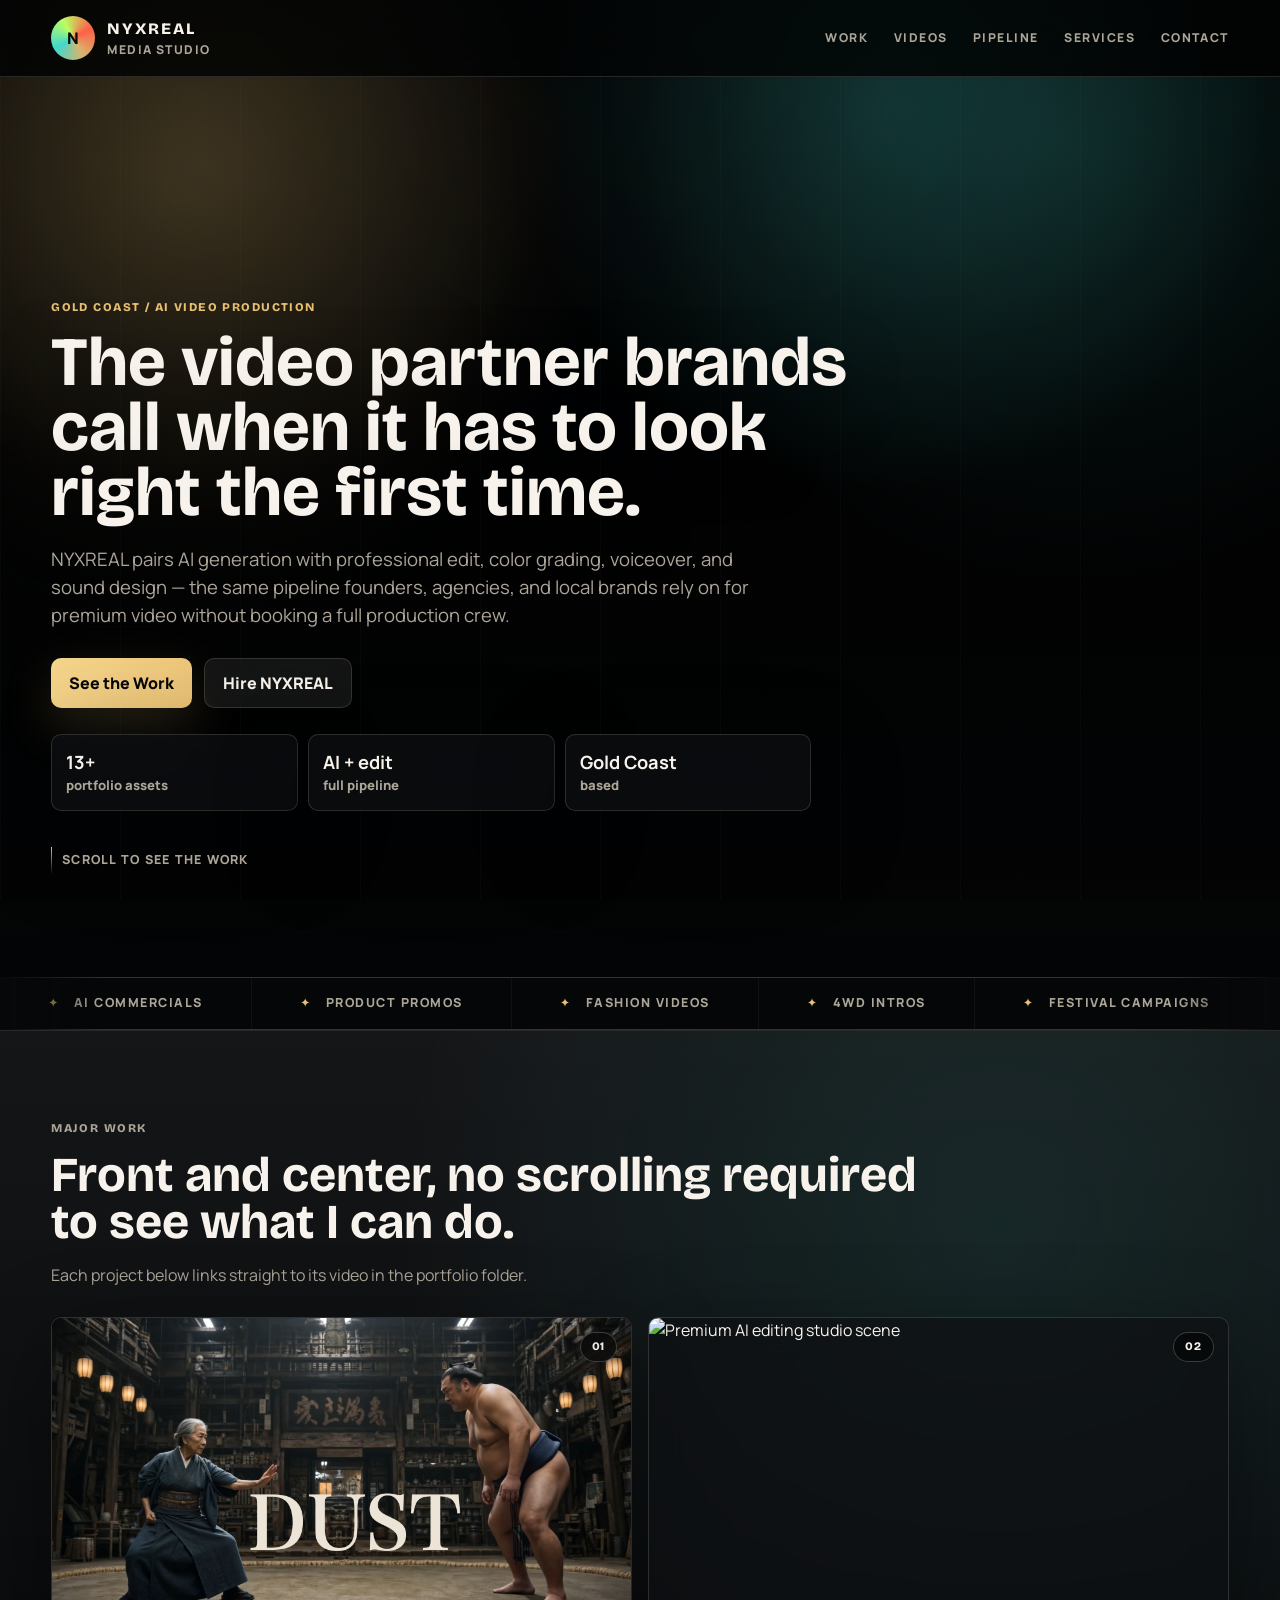
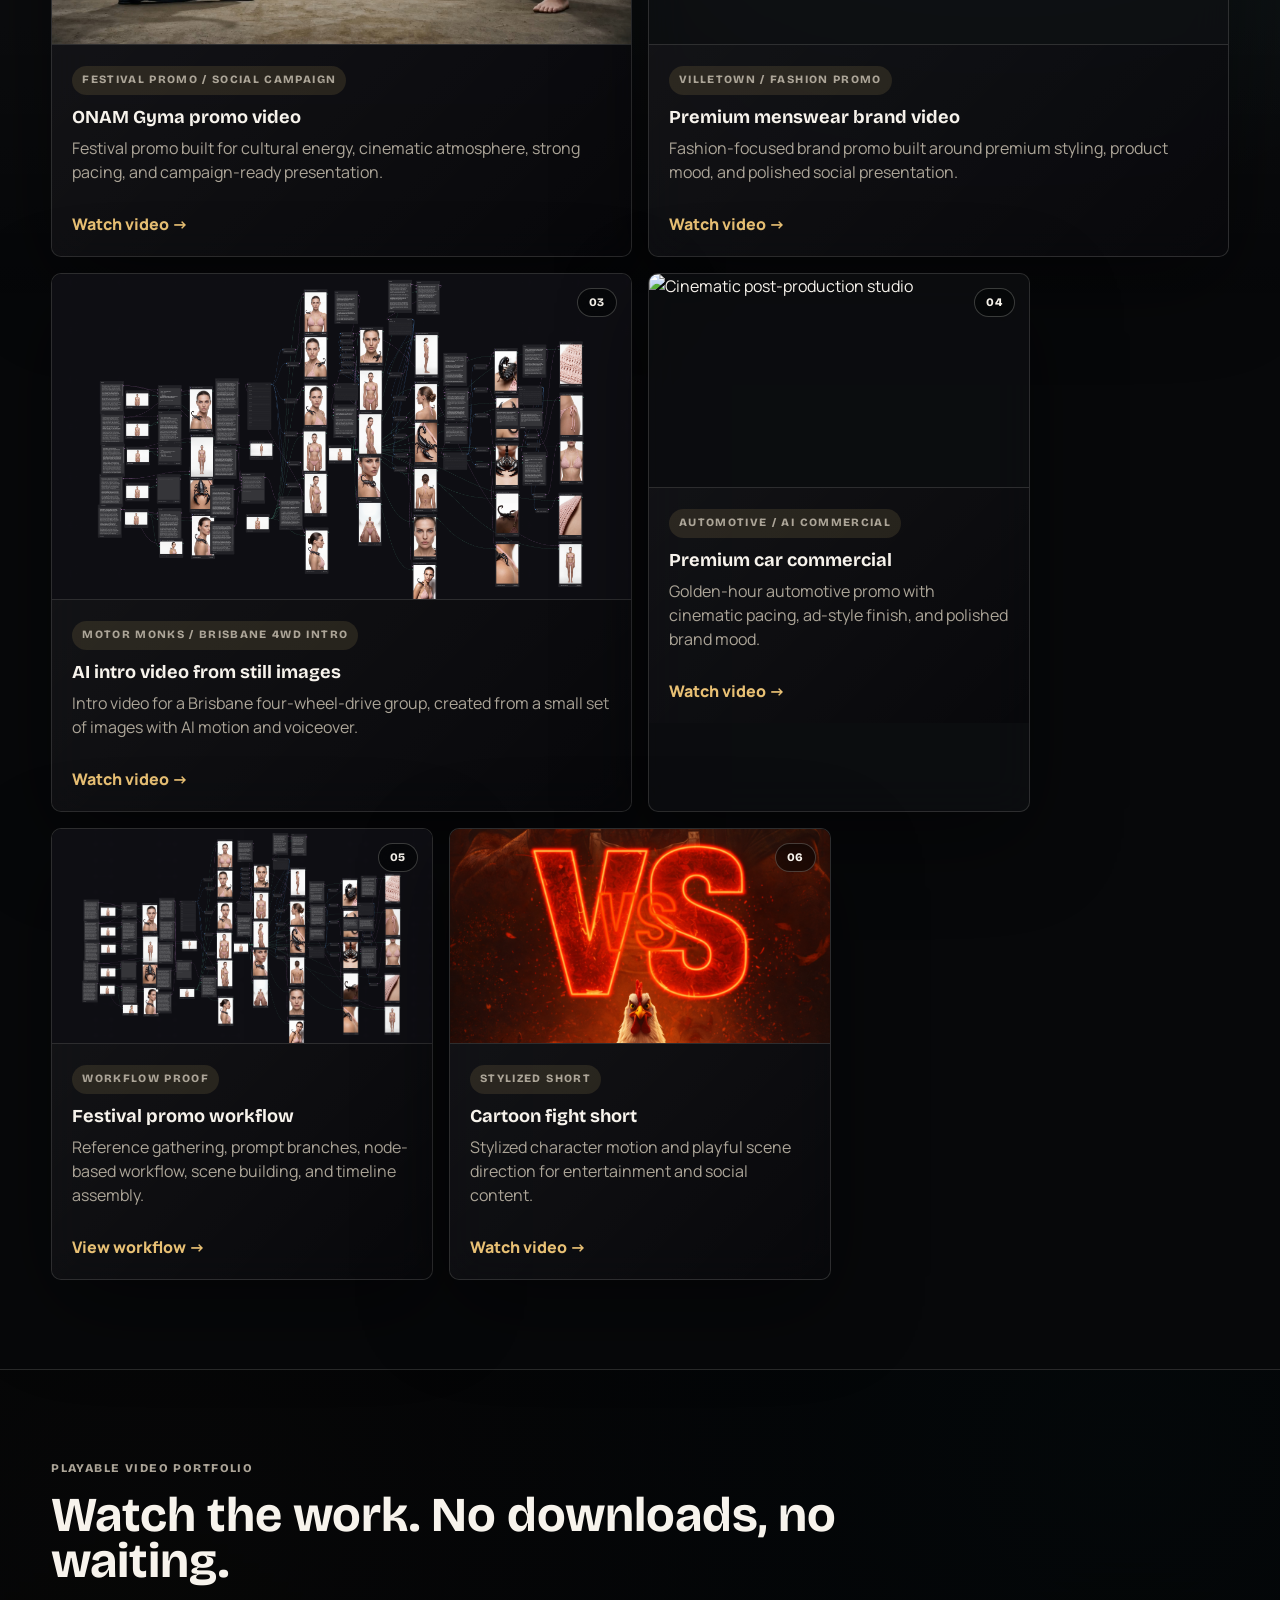
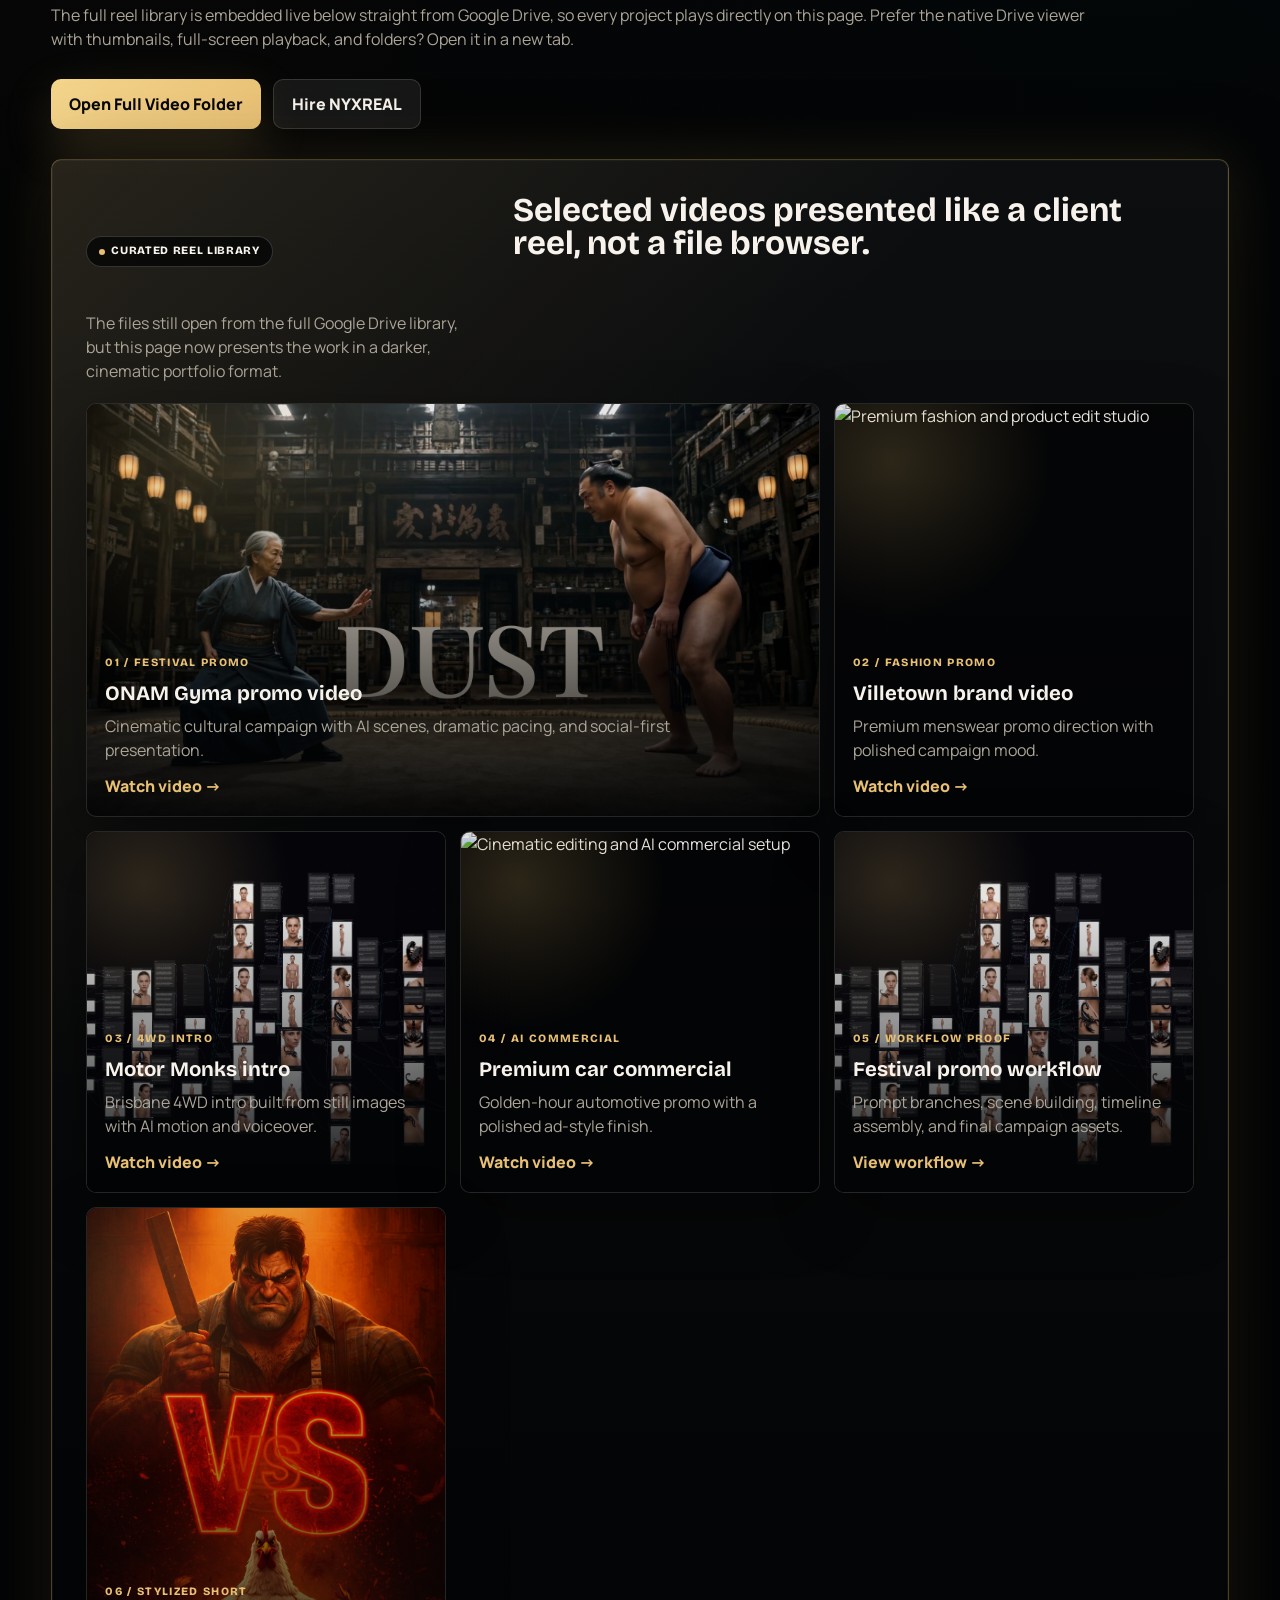
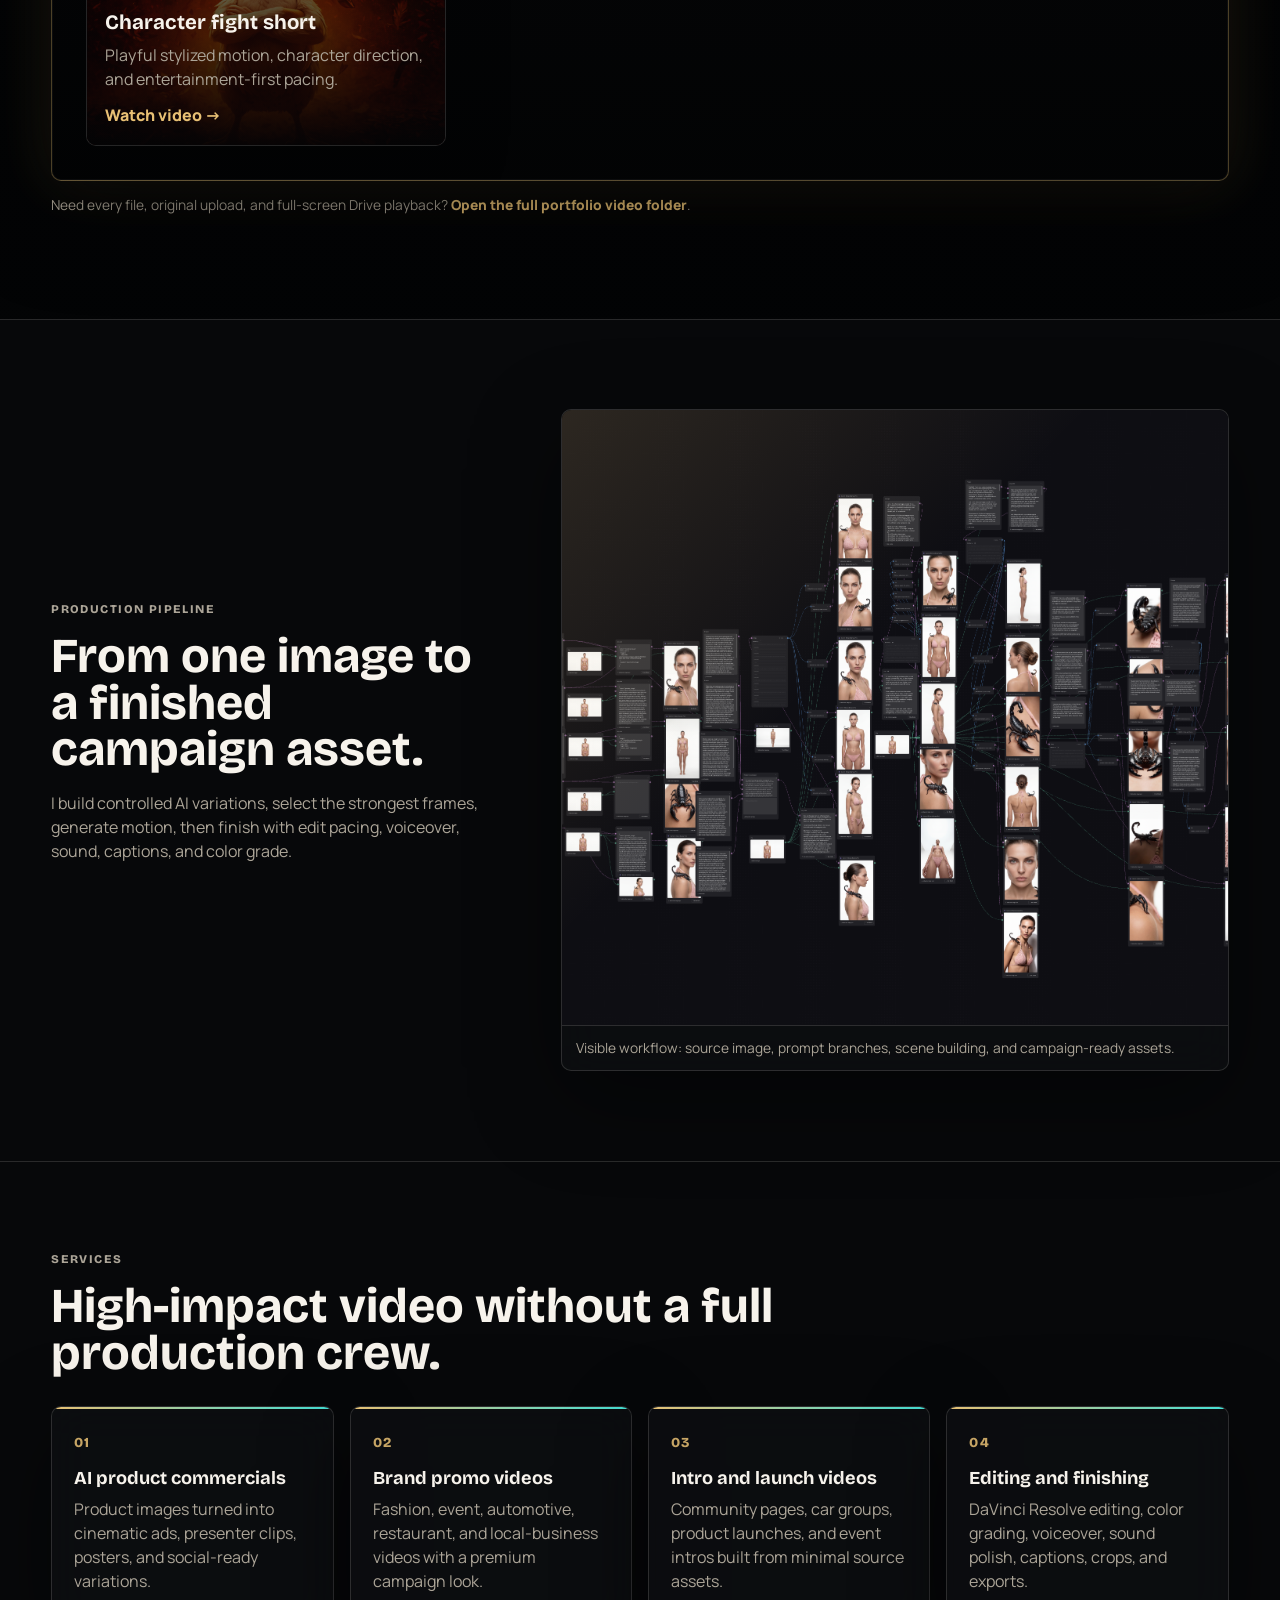
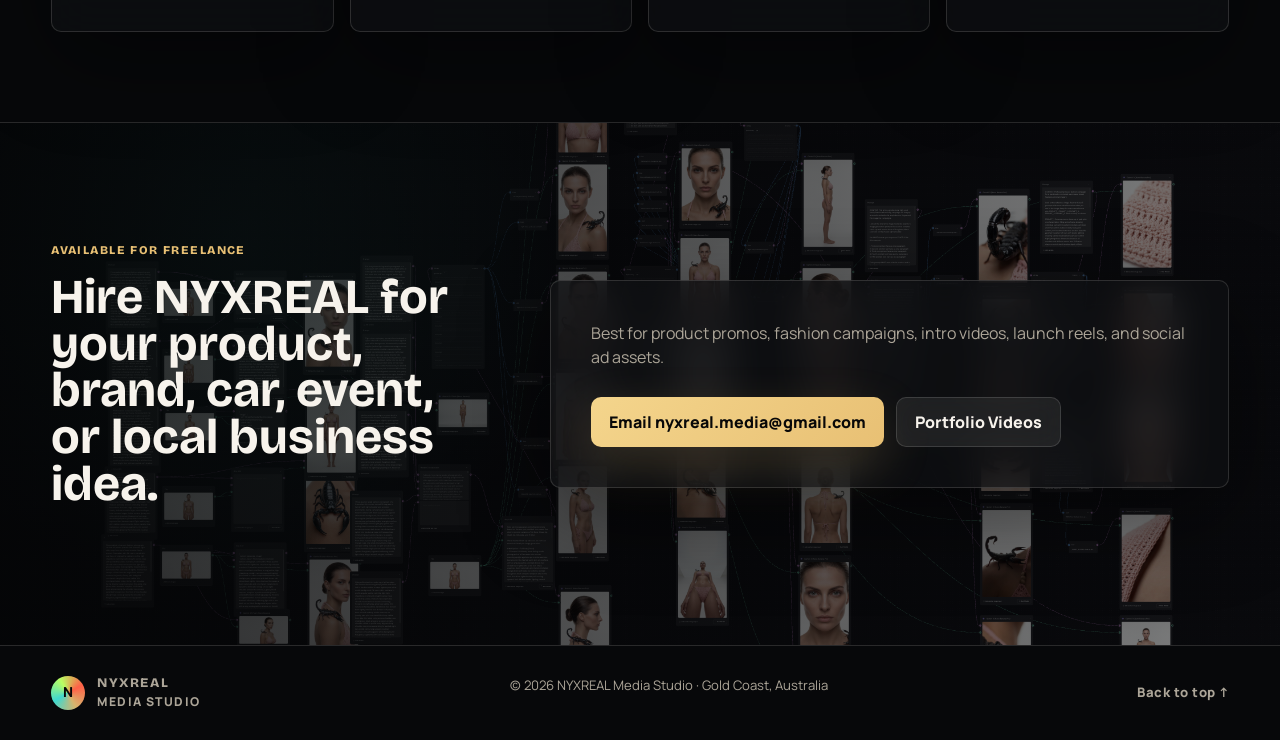
==== nyxreal-github-vercel-portfolio/index.html @ f7c5c1eb "Replace Drive embed with video showcase" ====
<!doctype html>
<html lang="en">
  <head>
    <meta charset="utf-8" />
    <meta name="viewport" content="width=device-width, initial-scale=1" />
    <title>NYXREAL Media Studio | AI Video Portfolio</title>
    <meta
      name="description"
      content="NYXREAL Media Studio creates cinematic AI videos, product promos, brand films, intro videos, DaVinci Resolve edits, color grades, voiceovers, and social campaigns."
    />
    <link rel="preconnect" href="https://fonts.googleapis.com" />
    <link rel="preconnect" href="https://fonts.gstatic.com" crossorigin />
    <link
      href="https://fonts.googleapis.com/css2?family=Bricolage+Grotesque:wght@500;700;800&family=Manrope:wght@400;500;600;700;800&display=swap"
      rel="stylesheet"
    />
    <link rel="stylesheet" href="styles.css" />
  </head>
  <body>
    <header class="site-header">
      <a class="brand" href="#home" aria-label="NYXREAL Media Studio">
        <span class="brand-mark">N</span>
        <span>
          <strong>NYXREAL</strong>
          <small>Media Studio</small>
        </span>
      </a>
      <nav class="nav" aria-label="Primary navigation">
        <a href="#work">Work</a>
        <a href="#videos">Videos</a>
        <a href="#pipeline">Pipeline</a>
        <a href="#services">Services</a>
        <a href="#contact">Contact</a>
      </nav>
    </header>

    <main id="home">
      <section class="hero hero-cinematic">
        <video class="hero-bg-video" autoplay muted loop playsinline poster="assets/nyxreal-higgsfield-hero.png">
          <source
            src="https://cdn.openart.ai/openart-ai/production/2026-06/create-video/T88USujcOOt7A8rdBloU/02178229128828800000000000000000000ffffc0a89a61dbfb2c_1782291569724_b29680eb.mp4"
            type="video/mp4"
          />
        </video>
        <div class="hero-scrim"></div>

        <div class="hero-copy">
          <p class="eyebrow">Gold Coast / AI Video Production</p>
          <h1>The video partner brands call when it has to look right the first time.</h1>
          <p class="lead">
            NYXREAL pairs AI generation with professional edit, color grading, voiceover, and sound
            design — the same pipeline founders, agencies, and local brands rely on for premium
            video without booking a full production crew.
          </p>
          <div class="hero-actions">
            <a class="button primary" href="#work">See the Work</a>
            <a class="button secondary" href="mailto:nyxreal.media@gmail.com">Hire NYXREAL</a>
          </div>
          <div class="proof-strip" aria-label="Portfolio proof points">
            <span><strong>13+</strong> portfolio assets</span>
            <span><strong>AI + edit</strong> full pipeline</span>
            <span><strong>Gold Coast</strong> based</span>
          </div>
        </div>

        <a class="scroll-cue" href="#work" aria-label="Scroll to portfolio">
          <span></span>
          Scroll to see the work
        </a>
      </section>

      <section class="ticker" aria-label="Capabilities">
        <div class="ticker-track">
          <span>AI commercials</span>
          <span>Product promos</span>
          <span>Fashion videos</span>
          <span>4WD intros</span>
          <span>Festival campaigns</span>
          <span>Voiceover</span>
          <span>DaVinci Resolve</span>
          <span>Color grading</span>
          <span aria-hidden="true">AI commercials</span>
          <span aria-hidden="true">Product promos</span>
          <span aria-hidden="true">Fashion videos</span>
          <span aria-hidden="true">4WD intros</span>
          <span aria-hidden="true">Festival campaigns</span>
          <span aria-hidden="true">Voiceover</span>
          <span aria-hidden="true">DaVinci Resolve</span>
          <span aria-hidden="true">Color grading</span>
        </div>
      </section>

      <section class="section work" id="work">
        <div class="section-heading">
          <p class="eyebrow">Major work</p>
          <h2>Front and center, no scrolling required to see what I can do.</h2>
          <p>Each project below links straight to its video in the portfolio folder.</p>
        </div>

        <div class="work-grid">
          <article class="project-card feature">
            <span class="card-index">01</span>
            <div class="card-media">
              <img src="assets/still-sumo.jpg" alt="Festival promo cinematic still" />
            </div>
            <div class="project-body">
              <p class="tag">Festival promo / social campaign</p>
              <h3>ONAM Gyma promo video</h3>
              <p>Festival promo built for cultural energy, cinematic atmosphere, strong pacing, and campaign-ready presentation.</p>
              <a href="https://drive.google.com/drive/folders/1z0q8BEkVdPZJqW-lro8Zuuxe_xa-SiEV" target="_blank" rel="noreferrer">Watch video →</a>
            </div>
          </article>

          <article class="project-card feature">
            <span class="card-index">02</span>
            <div class="card-media">
              <img src="assets/nyxreal-higgsfield-hero.png" alt="Premium AI editing studio scene" />
            </div>
            <div class="project-body">
              <p class="tag">Villetown / fashion promo</p>
              <h3>Premium menswear brand video</h3>
              <p>Fashion-focused brand promo built around premium styling, product mood, and polished social presentation.</p>
              <a href="https://drive.google.com/drive/folders/1z0q8BEkVdPZJqW-lro8Zuuxe_xa-SiEV" target="_blank" rel="noreferrer">Watch video →</a>
            </div>
          </article>

          <article class="project-card feature">
            <span class="card-index">03</span>
            <div class="card-media">
              <img src="assets/pipeline-figmaweavy.png" alt="AI production workflow board" />
            </div>
            <div class="project-body">
              <p class="tag">Motor Monks / Brisbane 4WD intro</p>
              <h3>AI intro video from still images</h3>
              <p>Intro video for a Brisbane four-wheel-drive group, created from a small set of images with AI motion and voiceover.</p>
              <a href="https://drive.google.com/drive/folders/1z0q8BEkVdPZJqW-lro8Zuuxe_xa-SiEV" target="_blank" rel="noreferrer">Watch video →</a>
            </div>
          </article>

          <article class="project-card">
            <span class="card-index">04</span>
            <div class="card-media">
              <img src="assets/nyxreal-higgsfield-hero.png" alt="Cinematic post-production studio" />
            </div>
            <div class="project-body">
              <p class="tag">Automotive / AI commercial</p>
              <h3>Premium car commercial</h3>
              <p>Golden-hour automotive promo with cinematic pacing, ad-style finish, and polished brand mood.</p>
              <a href="https://drive.google.com/drive/folders/1z0q8BEkVdPZJqW-lro8Zuuxe_xa-SiEV" target="_blank" rel="noreferrer">Watch video →</a>
            </div>
          </article>

          <article class="project-card">
            <span class="card-index">05</span>
            <div class="card-media">
              <img src="assets/pipeline-figmaweavy.png" alt="AI workflow board showing scene generation" />
            </div>
            <div class="project-body">
              <p class="tag">Workflow proof</p>
              <h3>Festival promo workflow</h3>
              <p>Reference gathering, prompt branches, node-based workflow, scene building, and timeline assembly.</p>
              <a href="https://drive.google.com/drive/folders/1z0q8BEkVdPZJqW-lro8Zuuxe_xa-SiEV" target="_blank" rel="noreferrer">View workflow →</a>
            </div>
          </article>

          <article class="project-card">
            <span class="card-index">06</span>
            <div class="card-media">
              <img src="assets/chicken-cover.png" alt="Stylized AI short cover" />
            </div>
            <div class="project-body">
              <p class="tag">Stylized short</p>
              <h3>Cartoon fight short</h3>
              <p>Stylized character motion and playful scene direction for entertainment and social content.</p>
              <a href="https://drive.google.com/drive/folders/1z0q8BEkVdPZJqW-lro8Zuuxe_xa-SiEV" target="_blank" rel="noreferrer">Watch video →</a>
            </div>
          </article>
        </div>
      </section>

      <section class="section video-portfolio" id="videos">
        <video class="section-bg-video" autoplay muted loop playsinline poster="assets/nyxreal-higgsfield-hero.png">
          <source
            src="https://cdn.openart.ai/openart-ai/production/2026-06/create-video/T88USujcOOt7A8rdBloU/02178229128828800000000000000000000ffffc0a89a61dbfb2c_1782291569724_b29680eb.mp4"
            type="video/mp4"
          />
        </video>
        <div class="section-bg-scrim"></div>

        <div class="section-heading">
          <p class="eyebrow">Playable video portfolio</p>
          <h2>Watch the work. No downloads, no waiting.</h2>
          <p>
            The full reel library is embedded live below straight from Google Drive, so every
            project plays directly on this page. Prefer the native Drive viewer with thumbnails,
            full-screen playback, and folders? Open it in a new tab.
          </p>
          <div class="hero-actions">
            <a
              class="button primary"
              href="https://drive.google.com/drive/folders/1z0q8BEkVdPZJqW-lro8Zuuxe_xa-SiEV"
              target="_blank"
              rel="noreferrer"
            >Open Full Video Folder</a>
            <a class="button secondary" href="mailto:nyxreal.media@gmail.com">Hire NYXREAL</a>
          </div>
        </div>

        <div class="video-showcase">
          <div class="showcase-intro">
            <span class="frame-label">Curated reel library</span>
            <h3>Selected videos presented like a client reel, not a file browser.</h3>
            <p>
              The files still open from the full Google Drive library, but this page now presents the
              work in a darker, cinematic portfolio format.
            </p>
          </div>

          <div class="video-showcase-grid">
            <article class="video-tile video-tile-large">
              <img src="assets/still-sumo.jpg" alt="ONAM Gyma festival promo still" />
              <div class="video-tile-copy">
                <span>01 / Festival Promo</span>
                <h3>ONAM Gyma promo video</h3>
                <p>Cinematic cultural campaign with AI scenes, dramatic pacing, and social-first presentation.</p>
                <a href="https://drive.google.com/drive/folders/1z0q8BEkVdPZJqW-lro8Zuuxe_xa-SiEV" target="_blank" rel="noreferrer">Watch video →</a>
              </div>
            </article>

            <article class="video-tile">
              <img src="assets/nyxreal-higgsfield-hero.png" alt="Premium fashion and product edit studio" />
              <div class="video-tile-copy">
                <span>02 / Fashion Promo</span>
                <h3>Villetown brand video</h3>
                <p>Premium menswear promo direction with polished campaign mood.</p>
                <a href="https://drive.google.com/drive/folders/1z0q8BEkVdPZJqW-lro8Zuuxe_xa-SiEV" target="_blank" rel="noreferrer">Watch video →</a>
              </div>
            </article>

            <article class="video-tile">
              <img src="assets/pipeline-figmaweavy.png" alt="AI workflow and production board" />
              <div class="video-tile-copy">
                <span>03 / 4WD Intro</span>
                <h3>Motor Monks intro</h3>
                <p>Brisbane 4WD intro built from still images with AI motion and voiceover.</p>
                <a href="https://drive.google.com/drive/folders/1z0q8BEkVdPZJqW-lro8Zuuxe_xa-SiEV" target="_blank" rel="noreferrer">Watch video →</a>
              </div>
            </article>

            <article class="video-tile">
              <img src="assets/nyxreal-higgsfield-hero.png" alt="Cinematic editing and AI commercial setup" />
              <div class="video-tile-copy">
                <span>04 / AI Commercial</span>
                <h3>Premium car commercial</h3>
                <p>Golden-hour automotive promo with a polished ad-style finish.</p>
                <a href="https://drive.google.com/drive/folders/1z0q8BEkVdPZJqW-lro8Zuuxe_xa-SiEV" target="_blank" rel="noreferrer">Watch video →</a>
              </div>
            </article>

            <article class="video-tile">
              <img src="assets/pipeline-figmaweavy.png" alt="Festival promo workflow board" />
              <div class="video-tile-copy">
                <span>05 / Workflow Proof</span>
                <h3>Festival promo workflow</h3>
                <p>Prompt branches, scene building, timeline assembly, and final campaign assets.</p>
                <a href="https://drive.google.com/drive/folders/1z0q8BEkVdPZJqW-lro8Zuuxe_xa-SiEV" target="_blank" rel="noreferrer">View workflow →</a>
              </div>
            </article>

            <article class="video-tile">
              <img src="assets/chicken-cover.png" alt="Stylized AI cartoon short cover" />
              <div class="video-tile-copy">
                <span>06 / Stylized Short</span>
                <h3>Character fight short</h3>
                <p>Playful stylized motion, character direction, and entertainment-first pacing.</p>
                <a href="https://drive.google.com/drive/folders/1z0q8BEkVdPZJqW-lro8Zuuxe_xa-SiEV" target="_blank" rel="noreferrer">Watch video →</a>
              </div>
            </article>
          </div>
        </div>
        <p class="embed-note">
          Need every file, original upload, and full-screen Drive playback?
          <a href="https://drive.google.com/drive/folders/1z0q8BEkVdPZJqW-lro8Zuuxe_xa-SiEV" target="_blank" rel="noreferrer">Open the full portfolio video folder</a>.
        </p>
      </section>

      <section class="section pipeline" id="pipeline">
        <div>
          <p class="eyebrow">Production pipeline</p>
          <h2>From one image to a finished campaign asset.</h2>
          <p>
            I build controlled AI variations, select the strongest frames, generate motion,
            then finish with edit pacing, voiceover, sound, captions, and color grade.
          </p>
        </div>
        <figure class="pipeline-board">
          <img src="assets/pipeline-figmaweavy.png" alt="NYXREAL AI production pipeline board" />
          <figcaption>Visible workflow: source image, prompt branches, scene building, and campaign-ready assets.</figcaption>
        </figure>
      </section>

      <section class="section services" id="services">
        <div class="section-heading">
          <p class="eyebrow">Services</p>
          <h2>High-impact video without a full production crew.</h2>
        </div>
        <div class="service-grid">
          <article>
            <span class="service-index">01</span>
            <h3>AI product commercials</h3>
            <p>Product images turned into cinematic ads, presenter clips, posters, and social-ready variations.</p>
          </article>
          <article>
            <span class="service-index">02</span>
            <h3>Brand promo videos</h3>
            <p>Fashion, event, automotive, restaurant, and local-business videos with a premium campaign look.</p>
          </article>
          <article>
            <span class="service-index">03</span>
            <h3>Intro and launch videos</h3>
            <p>Community pages, car groups, product launches, and event intros built from minimal source assets.</p>
          </article>
          <article>
            <span class="service-index">04</span>
            <h3>Editing and finishing</h3>
            <p>DaVinci Resolve editing, color grading, voiceover, sound polish, captions, crops, and exports.</p>
          </article>
        </div>
      </section>

      <section class="contact" id="contact">
        <div>
          <p class="eyebrow">Available for freelance</p>
          <h2>Hire NYXREAL for your product, brand, car, event, or local business idea.</h2>
        </div>
        <div class="contact-panel">
          <p>Best for product promos, fashion campaigns, intro videos, launch reels, and social ad assets.</p>
          <div class="hero-actions">
            <a class="button primary" href="mailto:nyxreal.media@gmail.com">Email nyxreal.media@gmail.com</a>
            <a class="button secondary" href="https://drive.google.com/drive/folders/1z0q8BEkVdPZJqW-lro8Zuuxe_xa-SiEV" target="_blank" rel="noreferrer">Portfolio Videos</a>
          </div>
        </div>
      </section>

      <footer class="site-footer">
        <a class="brand" href="#home" aria-label="NYXREAL Media Studio">
          <span class="brand-mark">N</span>
          <span>
            <strong>NYXREAL</strong>
            <small>Media Studio</small>
          </span>
        </a>
        <p>© 2026 NYXREAL Media Studio · Gold Coast, Australia</p>
        <a class="back-to-top" href="#home">Back to top ↑</a>
      </footer>
    </main>
  </body>
</html>
---- nyxreal-github-vercel-portfolio/styles.css ----
:root {
  color-scheme: dark;
  --bg: #07080a;
  --panel: rgba(14, 16, 18, 0.72);
  --ink: #f7f3ec;
  --muted: #aca598;
  --line: rgba(247, 243, 236, 0.14);
  --gold: #e8c074;
  --teal: #43e0d6;
  --radius: 10px;
  --font-display: "Bricolage Grotesque", "Inter", ui-sans-serif, system-ui, sans-serif;
  --font-body: "Manrope", "Inter", ui-sans-serif, system-ui, sans-serif;
}

* {
  box-sizing: border-box;
}

html {
  scroll-behavior: smooth;
}

body {
  position: relative;
  margin: 0;
  overflow-x: hidden;
  background: var(--bg);
  color: var(--ink);
  font-family: var(--font-body);
  line-height: 1.5;
}

h1,
h2,
h3,
.brand strong,
.eyebrow,
.tag {
  font-family: var(--font-display);
}

body::before,
body::after {
  position: fixed;
  inset: 0;
  z-index: -2;
  pointer-events: none;
  content: "";
}

body::before {
  background:
    linear-gradient(90deg, rgba(3, 4, 5, 0.86) 0%, rgba(3, 4, 5, 0.38) 52%, rgba(3, 4, 5, 0.92) 100%),
    linear-gradient(180deg, rgba(3, 4, 5, 0.16), #030405 86%),
    url("assets/nyxreal-higgsfield-hero.png") center top / cover no-repeat;
  filter: saturate(1.04) contrast(1.08);
}

body::after {
  z-index: -1;
  background:
    radial-gradient(circle at 16% 18%, rgba(228, 189, 109, 0.18), transparent 27%),
    radial-gradient(circle at 70% 12%, rgba(69, 222, 213, 0.19), transparent 32%),
    repeating-linear-gradient(90deg, rgba(255, 255, 255, 0.02) 0 1px, transparent 1px 120px);
  mix-blend-mode: screen;
  opacity: 0.9;
}

a {
  color: inherit;
  text-decoration: none;
}

img {
  display: block;
  width: 100%;
}

.site-header {
  position: sticky;
  top: 0;
  z-index: 20;
  display: flex;
  align-items: center;
  justify-content: space-between;
  gap: 24px;
  border-bottom: 1px solid var(--line);
  padding: 16px clamp(18px, 4vw, 56px);
  background: rgba(3, 4, 5, 0.76);
  backdrop-filter: blur(22px) saturate(1.25);
}

.brand {
  display: inline-flex;
  align-items: center;
  gap: 12px;
}

.brand-mark {
  display: grid;
  width: 44px;
  height: 44px;
  place-items: center;
  border-radius: 50%;
  background: conic-gradient(from 150deg, #d8b56d, #40d8ce, #b8ff63, #ff6047, #d8b56d);
  color: #080808;
  font-weight: 950;
}

.brand strong,
.brand small {
  display: block;
}

.brand strong,
.brand small,
.nav,
.eyebrow,
.tag,
.ticker {
  font-weight: 900;
  letter-spacing: 0.12em;
  text-transform: uppercase;
}

.brand small,
.nav {
  color: var(--muted);
  font-size: 0.76rem;
}

.nav {
  display: flex;
  gap: clamp(12px, 2vw, 28px);
}

.nav a:hover {
  color: var(--gold);
}

.hero-cinematic {
  position: relative;
  display: flex;
  flex-direction: column;
  justify-content: flex-end;
  min-height: 100vh;
  overflow: hidden;
  padding: clamp(48px, 6vw, 92px) clamp(18px, 4vw, 56px) clamp(64px, 8vw, 120px);
}

.hero-bg-video {
  position: absolute;
  inset: 0;
  z-index: -2;
  width: 100%;
  height: 100%;
  object-fit: cover;
  filter: saturate(1.1) contrast(1.05);
}

.hero-scrim {
  position: absolute;
  inset: 0;
  z-index: -1;
  background:
    linear-gradient(180deg, rgba(3, 4, 5, 0.2) 0%, rgba(3, 4, 5, 0.55) 58%, rgba(3, 4, 5, 0.92) 100%),
    radial-gradient(circle at 14% 12%, rgba(232, 192, 116, 0.16), transparent 32%),
    radial-gradient(circle at 84% 8%, rgba(67, 224, 214, 0.16), transparent 32%);
}

.hero-copy {
  position: relative;
  z-index: 1;
  max-width: 880px;
}

.scroll-cue {
  position: relative;
  z-index: 1;
  display: inline-flex;
  align-items: center;
  gap: 10px;
  margin-top: 36px;
  color: var(--muted);
  font-size: 0.78rem;
  font-weight: 800;
  letter-spacing: 0.1em;
  text-transform: uppercase;
}

.scroll-cue span {
  display: block;
  width: 1px;
  height: 28px;
  background: linear-gradient(180deg, var(--gold), transparent);
  animation: scroll-cue-pulse 1.8s ease-in-out infinite;
}

@keyframes scroll-cue-pulse {
  0%,
  100% {
    opacity: 0.3;
    transform: scaleY(0.7);
  }
  50% {
    opacity: 1;
    transform: scaleY(1);
  }
}

.eyebrow {
  margin: 0 0 14px;
  color: var(--gold);
  font-size: 0.74rem;
}

h1,
h2,
h3,
p {
  margin-top: 0;
}

h1 {
  max-width: 820px;
  margin-bottom: 20px;
  font-size: clamp(3.1rem, 5.4vw, 6.7rem);
  line-height: 0.94;
  text-wrap: balance;
  text-shadow: 0 16px 52px rgba(0, 0, 0, 0.5);
}

h2 {
  max-width: 920px;
  margin-bottom: 18px;
  font-size: clamp(2rem, 3.8vw, 4.6rem);
  line-height: 0.96;
}

h3 {
  margin-bottom: 8px;
  font-size: 1.14rem;
  line-height: 1.15;
}

.lead,
.hero-panel p,
.section-heading p,
.project-body p,
.pipeline p,
.service-grid p,
.contact-panel p,
.pipeline-board figcaption {
  color: var(--muted);
}

.lead {
  max-width: 720px;
  font-size: clamp(1.02rem, 1.45vw, 1.28rem);
}

.hero-actions {
  display: flex;
  flex-wrap: wrap;
  gap: 12px;
  margin-top: 28px;
}

.button {
  display: inline-flex;
  min-height: 48px;
  align-items: center;
  justify-content: center;
  border-radius: var(--radius);
  padding: 12px 18px;
  font-weight: 950;
}

.button.primary {
  background: linear-gradient(135deg, #f4d58c, var(--gold));
  color: #080808;
  box-shadow: 0 18px 50px rgba(228, 189, 109, 0.18);
}

.button.secondary {
  border: 1px solid var(--line);
  background: rgba(255, 255, 255, 0.075);
  backdrop-filter: blur(14px);
}

.proof-strip {
  display: grid;
  grid-template-columns: repeat(3, minmax(0, 1fr));
  gap: 10px;
  margin-top: 26px;
  max-width: 760px;
}

.proof-strip span,
.hero-panel,
.project-card,
.service-grid article,
.pipeline-board,
.contact-panel {
  border: 1px solid var(--line);
  border-radius: var(--radius);
  background: var(--panel);
  backdrop-filter: blur(20px) saturate(1.1);
  box-shadow: 0 28px 90px rgba(0, 0, 0, 0.44);
}

.proof-strip span {
  padding: 14px;
  color: var(--muted);
  font-size: 0.82rem;
  font-weight: 800;
}

.proof-strip strong {
  display: block;
  color: var(--ink);
  font-size: 1.14rem;
}

.hero-panel {
  overflow: hidden;
}

.hero-panel img {
  aspect-ratio: 16 / 9;
  object-fit: cover;
}

.hero-panel div {
  padding: 20px;
  background:
    linear-gradient(135deg, rgba(228, 189, 109, 0.16), rgba(69, 222, 213, 0.07)),
    rgba(5, 6, 7, 0.78);
}

.tag {
  display: inline-flex;
  margin-bottom: 12px;
  border-radius: 999px;
  padding: 6px 10px;
  background: rgba(216, 181, 109, 0.13);
  color: var(--gold);
  font-size: 0.7rem;
}

.ticker {
  position: relative;
  display: flex;
  overflow: hidden;
  border-top: 1px solid var(--line);
  border-bottom: 1px solid var(--line);
  background: rgba(255, 255, 255, 0.04);
  color: var(--muted);
  font-size: 0.78rem;
  mask-image: linear-gradient(90deg, transparent, #000 8%, #000 92%, transparent);
  -webkit-mask-image: linear-gradient(90deg, transparent, #000 8%, #000 92%, transparent);
}

.ticker-track {
  display: flex;
  flex-shrink: 0;
  gap: 1px;
  animation: ticker-scroll 28s linear infinite;
}

.ticker span {
  min-width: max-content;
  padding: 16px clamp(18px, 4vw, 48px);
  background: rgba(3, 4, 5, 0.82);
}

.ticker span::before {
  margin-right: 14px;
  color: var(--gold);
  content: "✦";
}

@keyframes ticker-scroll {
  0% {
    transform: translateX(0);
  }
  100% {
    transform: translateX(-50%);
  }
}

@media (prefers-reduced-motion: reduce) {
  .ticker-track {
    animation: none;
  }
}

.section {
  width: min(100%, 1680px);
  margin: 0 auto;
  padding: clamp(58px, 7vw, 104px) clamp(18px, 4vw, 56px);
}

.section-heading {
  max-width: 1060px;
  margin-bottom: 30px;
}

/* Playable Video Portfolio */
.video-portfolio {
  position: relative;
  overflow: hidden;
  border-top: 1px solid var(--line);
  border-bottom: 1px solid var(--line);
}

.section-bg-video {
  position: absolute;
  inset: 0;
  z-index: -2;
  width: 100%;
  height: 100%;
  object-fit: cover;
  filter: saturate(1.05) contrast(1.05) brightness(0.85);
}

.section-bg-scrim {
  position: absolute;
  inset: 0;
  z-index: -1;
  background:
    linear-gradient(180deg, rgba(3, 4, 5, 0.88) 0%, rgba(3, 4, 5, 0.92) 38%, rgba(3, 4, 5, 0.97) 100%),
    radial-gradient(circle at 12% 8%, rgba(228, 189, 109, 0.16), transparent 30%),
    radial-gradient(circle at 88% 4%, rgba(69, 222, 213, 0.16), transparent 30%);
}

.video-showcase {
  position: relative;
  width: 100%;
  overflow: hidden;
  border: 1px solid rgba(228, 189, 109, 0.32);
  border-radius: var(--radius);
  padding: clamp(18px, 3vw, 34px);
  background:
    linear-gradient(135deg, rgba(228, 189, 109, 0.12), transparent 34%),
    linear-gradient(180deg, rgba(14, 16, 18, 0.86), rgba(3, 4, 5, 0.82));
  backdrop-filter: blur(20px) saturate(1.1);
  box-shadow:
    0 28px 90px rgba(0, 0, 0, 0.55),
    0 0 0 1px rgba(255, 255, 255, 0.04) inset,
    0 0 60px rgba(228, 189, 109, 0.14);
}

.showcase-intro {
  display: grid;
  grid-template-columns: minmax(0, 0.72fr) minmax(0, 1.28fr);
  gap: clamp(18px, 4vw, 44px);
  align-items: end;
  margin-bottom: 20px;
}

.showcase-intro .frame-label {
  position: static;
  width: max-content;
}

.showcase-intro h3 {
  max-width: 680px;
  margin-bottom: 8px;
  font-size: clamp(1.6rem, 2.6vw, 3rem);
  line-height: 0.98;
}

.showcase-intro p {
  max-width: 760px;
  margin-bottom: 0;
  color: var(--muted);
}

.video-showcase-grid {
  display: grid;
  grid-template-columns: repeat(12, minmax(0, 1fr));
  gap: 14px;
}

.video-tile {
  position: relative;
  grid-column: span 4;
  min-height: 360px;
  overflow: hidden;
  border: 1px solid var(--line);
  border-radius: var(--radius);
  background: rgba(3, 4, 5, 0.72);
  box-shadow: 0 22px 62px rgba(0, 0, 0, 0.32);
  transition: transform 220ms ease, border-color 220ms ease, box-shadow 220ms ease;
}

.video-tile-large {
  grid-column: span 8;
}

.video-tile::after {
  position: absolute;
  inset: 0;
  background:
    linear-gradient(180deg, transparent 18%, rgba(3, 4, 5, 0.3) 48%, rgba(3, 4, 5, 0.94) 100%),
    radial-gradient(circle at 16% 14%, rgba(228, 189, 109, 0.18), transparent 34%);
  content: "";
  pointer-events: none;
}

.video-tile img {
  width: 100%;
  height: 100%;
  min-height: 360px;
  object-fit: cover;
  opacity: 0.9;
  filter: saturate(1.08) contrast(1.08);
  transition: transform 700ms ease, opacity 220ms ease;
}

.video-tile:hover {
  border-color: rgba(228, 189, 109, 0.52);
  box-shadow: 0 34px 100px rgba(0, 0, 0, 0.56);
  transform: translateY(-5px);
}

.video-tile:hover img {
  opacity: 1;
  transform: scale(1.055);
}

.video-tile-copy {
  position: absolute;
  right: 18px;
  bottom: 18px;
  left: 18px;
  z-index: 1;
}

.video-tile-copy span {
  display: inline-flex;
  margin-bottom: 10px;
  color: var(--gold);
  font-family: var(--font-display);
  font-size: 0.7rem;
  font-weight: 900;
  letter-spacing: 0.12em;
  text-transform: uppercase;
}

.video-tile-copy h3 {
  max-width: 540px;
  margin-bottom: 8px;
  font-size: clamp(1.22rem, 1.6vw, 1.9rem);
}

.video-tile-copy p {
  max-width: 620px;
  margin-bottom: 12px;
  color: var(--muted);
}

.video-tile-copy a {
  display: inline-flex;
  color: var(--gold);
  font-weight: 950;
}

.frame-label {
  position: relative;
  z-index: 3;
  display: inline-flex;
  align-items: center;
  gap: 6px;
  border: 1px solid rgba(247, 243, 236, 0.18);
  border-radius: 999px;
  background: rgba(3, 4, 5, 0.78);
  backdrop-filter: blur(10px);
  padding: 6px 12px;
  color: var(--ink);
  font-family: var(--font-display);
  font-size: 0.7rem;
  font-weight: 800;
  letter-spacing: 0.06em;
  text-transform: uppercase;
}

.frame-label::before {
  display: inline-block;
  width: 6px;
  height: 6px;
  border-radius: 50%;
  background: var(--gold);
  content: "";
}

.embed-note {
  margin-top: 14px;
  color: var(--muted);
  font-size: 0.86rem;
}

.embed-note a {
  color: var(--gold);
  font-weight: 800;
}


.work {
  border-top: 1px solid var(--line);
  background:
    radial-gradient(circle at 78% 10%, rgba(69, 222, 213, 0.1), transparent 30%),
    linear-gradient(180deg, rgba(255, 255, 255, 0.06), transparent 46%);
}

.work-grid,
.service-grid {
  display: grid;
  gap: 16px;
}

.work-grid {
  grid-template-columns: repeat(12, minmax(0, 1fr));
}

.project-card {
  position: relative;
  grid-column: span 4;
  overflow: hidden;
  transition: transform 220ms ease, border-color 220ms ease, box-shadow 220ms ease;
}

.project-card.feature {
  grid-column: span 6;
}

.project-card:hover {
  border-color: rgba(228, 189, 109, 0.45);
  box-shadow: 0 34px 100px rgba(0, 0, 0, 0.55);
  transform: translateY(-6px);
}

.card-index {
  position: absolute;
  top: 14px;
  right: 14px;
  z-index: 2;
  border: 1px solid rgba(247, 243, 236, 0.22);
  border-radius: 999px;
  background: rgba(3, 4, 5, 0.55);
  backdrop-filter: blur(10px);
  padding: 5px 11px;
  color: var(--ink);
  font-family: var(--font-display);
  font-size: 0.72rem;
  font-weight: 800;
  letter-spacing: 0.06em;
}

.card-media {
  overflow: hidden;
  border-bottom: 1px solid var(--line);
}

.project-card img {
  aspect-ratio: 16 / 9;
  object-fit: cover;
  transition: transform 600ms ease;
}

.project-card:hover img {
  transform: scale(1.06);
}

.project-body {
  padding: 20px;
  background:
    linear-gradient(135deg, rgba(255, 255, 255, 0.045), transparent),
    rgba(3, 4, 5, 0.42);
}

.project-body a {
  display: inline-flex;
  margin-top: 12px;
  color: var(--gold);
  font-weight: 950;
}

.pipeline {
  display: grid;
  grid-template-columns: minmax(0, 0.8fr) minmax(0, 1.2fr);
  gap: clamp(24px, 5vw, 72px);
  align-items: center;
}

.pipeline-board {
  position: relative;
  overflow: hidden;
  margin: 0;
}

.pipeline-board::before {
  position: absolute;
  inset: 0;
  z-index: 1;
  background: linear-gradient(135deg, rgba(232, 192, 116, 0.14), transparent 40%);
  content: "";
  pointer-events: none;
}

.pipeline-board img {
  height: min(48vw, 620px);
  object-fit: cover;
}

.pipeline-board figcaption {
  position: relative;
  z-index: 2;
  border-top: 1px solid var(--line);
  padding: 12px 14px;
  font-size: 0.86rem;
}

.services {
  position: relative;
  border-top: 1px solid var(--line);
  border-bottom: 1px solid var(--line);
}

.service-grid {
  grid-template-columns: repeat(4, minmax(0, 1fr));
}

.service-grid article {
  position: relative;
  overflow: hidden;
  padding: 26px 22px 22px;
  transition: transform 220ms ease, border-color 220ms ease;
}

.service-grid article::before {
  position: absolute;
  top: 0;
  left: 0;
  width: 100%;
  height: 2px;
  background: linear-gradient(90deg, var(--gold), var(--teal));
  content: "";
}

.service-grid article:hover {
  border-color: rgba(228, 189, 109, 0.4);
  transform: translateY(-4px);
}

.service-index {
  display: block;
  margin-bottom: 14px;
  color: var(--gold);
  font-family: var(--font-display);
  font-size: 0.86rem;
  font-weight: 800;
  letter-spacing: 0.08em;
  opacity: 0.85;
}

.contact {
  display: grid;
  grid-template-columns: minmax(0, 0.78fr) minmax(0, 1.22fr);
  gap: clamp(24px, 5vw, 72px);
  align-items: center;
  width: 100%;
  min-height: 58vh;
  padding: clamp(58px, 7vw, 104px) clamp(18px, 4vw, 56px);
  background:
    linear-gradient(90deg, rgba(3, 4, 5, 0.86), rgba(3, 4, 5, 0.5)),
    radial-gradient(circle at 18% 22%, rgba(69, 222, 213, 0.16), transparent 32%),
    url("assets/pipeline-figmaweavy.png") center / cover no-repeat;
}

.contact-panel {
  padding: clamp(22px, 4vw, 40px);
}

.button.primary {
  transition: transform 180ms ease, box-shadow 180ms ease;
}

.button.primary:hover {
  box-shadow: 0 22px 60px rgba(228, 189, 109, 0.32);
  transform: translateY(-2px);
}

.button.secondary {
  transition: transform 180ms ease, border-color 180ms ease;
}

.button.secondary:hover {
  border-color: rgba(228, 189, 109, 0.5);
  transform: translateY(-2px);
}

.site-footer {
  display: flex;
  flex-wrap: wrap;
  align-items: center;
  justify-content: space-between;
  gap: 16px;
  border-top: 1px solid var(--line);
  padding: 28px clamp(18px, 4vw, 56px);
  color: var(--muted);
  font-size: 0.82rem;
}

.site-footer .brand-mark {
  width: 34px;
  height: 34px;
  font-size: 0.86rem;
}

.back-to-top {
  font-weight: 800;
  letter-spacing: 0.04em;
  transition: color 180ms ease;
}

.back-to-top:hover {
  color: var(--gold);
}

@media (max-width: 1120px) {
  .pipeline,
  .contact {
    grid-template-columns: 1fr;
  }

  .proof-strip,
  .service-grid {
    grid-template-columns: repeat(2, minmax(0, 1fr));
  }

  .project-card,
  .project-card.feature {
    grid-column: span 6;
  }

  .showcase-intro {
    grid-template-columns: 1fr;
  }

  .video-tile,
  .video-tile-large {
    grid-column: span 6;
  }
}

@media (max-width: 720px) {
  .site-header {
    align-items: flex-start;
    flex-direction: column;
  }

  .nav {
    width: 100%;
    overflow-x: auto;
  }

  h1 {
    font-size: 3.2rem;
  }

  h2 {
    font-size: 2.4rem;
  }

  .proof-strip,
  .service-grid {
    grid-template-columns: 1fr;
  }

  .project-card,
  .project-card.feature {
    grid-column: span 12;
  }

  .video-tile,
  .video-tile-large {
    grid-column: span 12;
    min-height: 330px;
  }

  .video-tile img {
    min-height: 330px;
  }

  .site-footer {
    flex-direction: column;
    align-items: flex-start;
    text-align: left;
  }
}
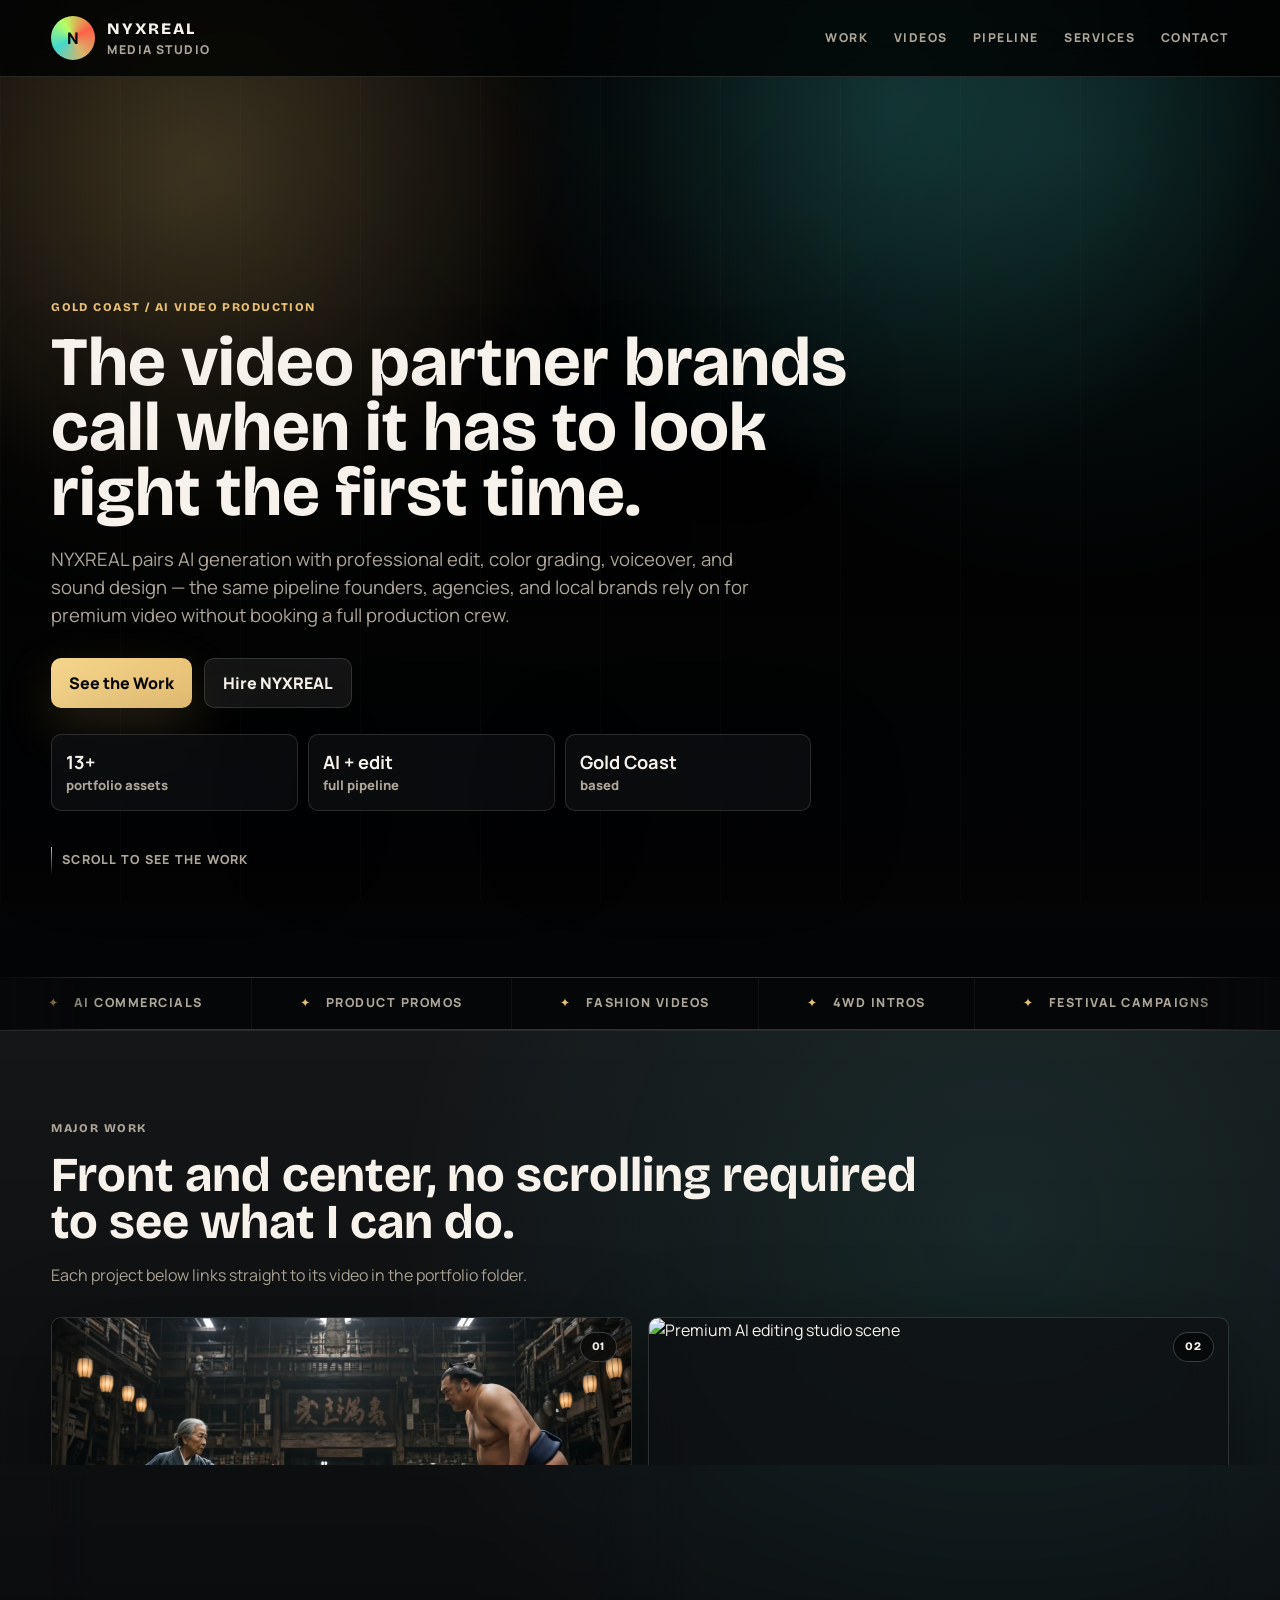
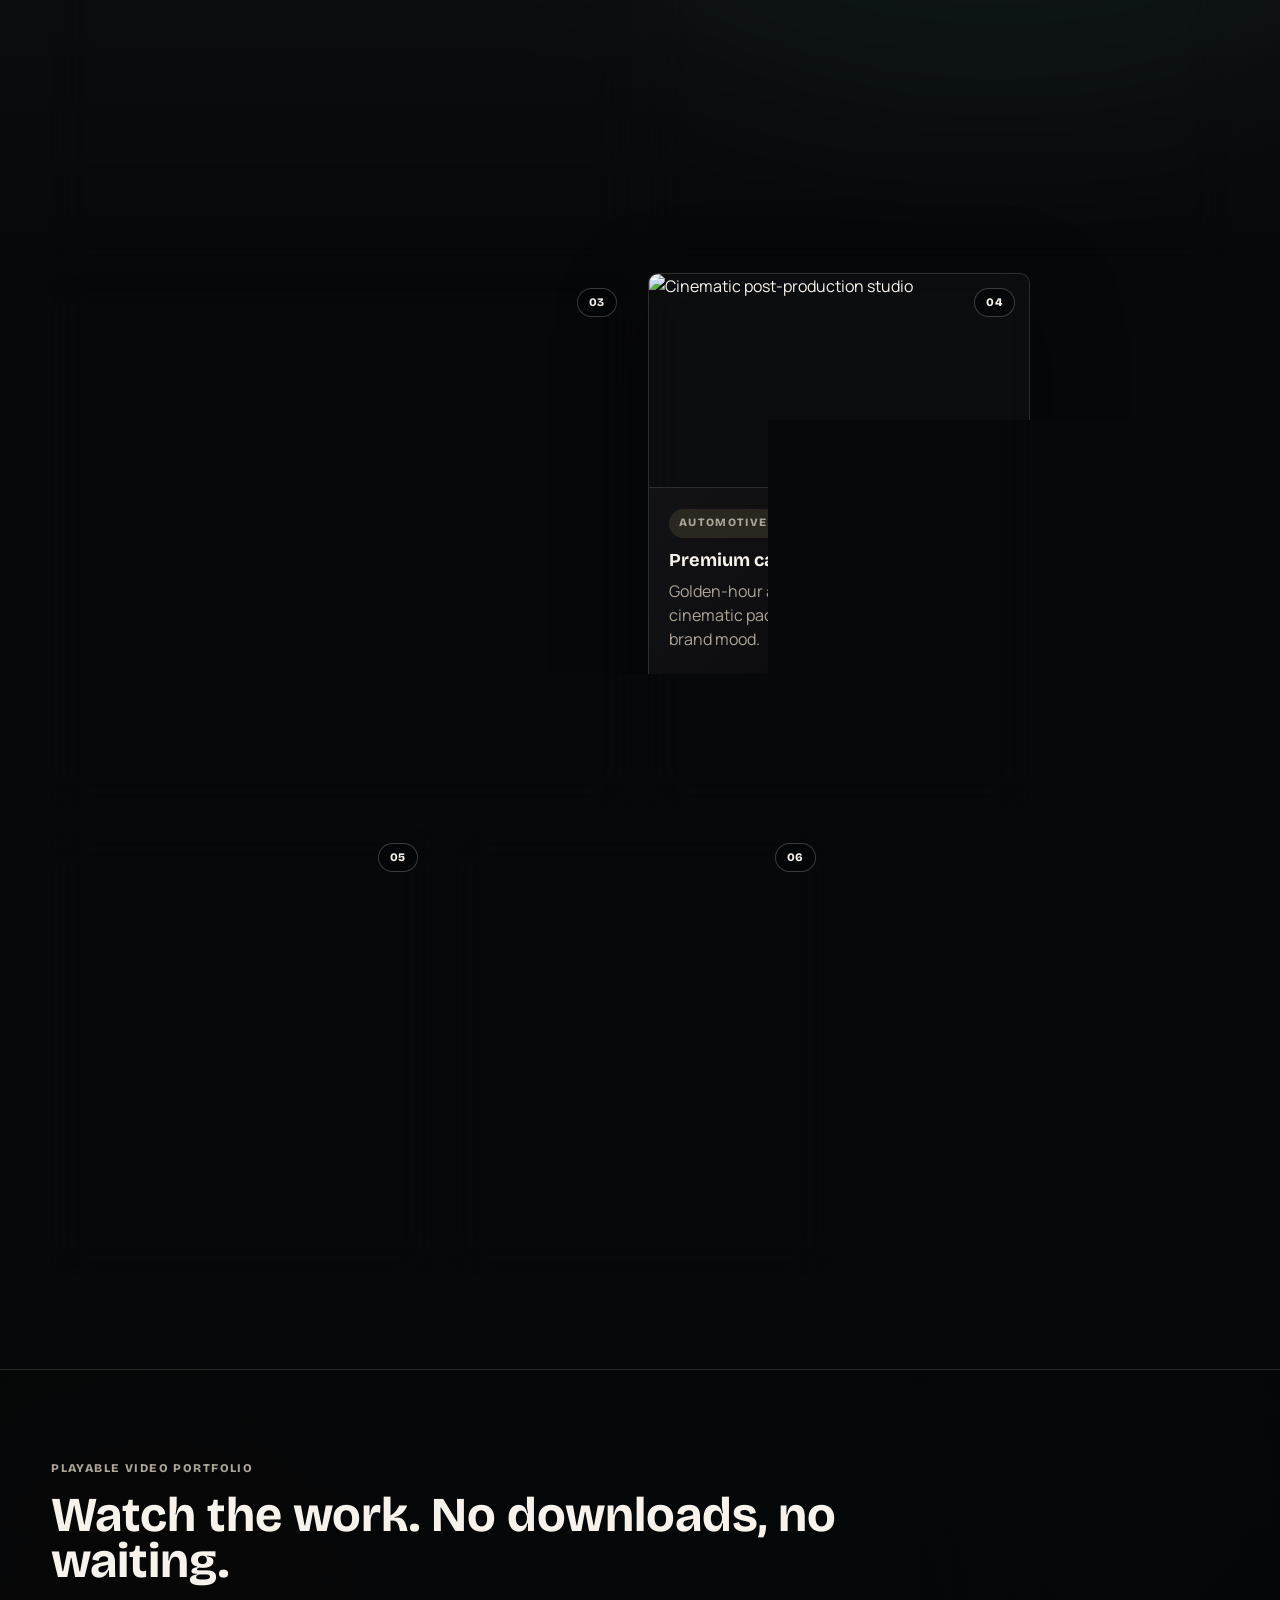
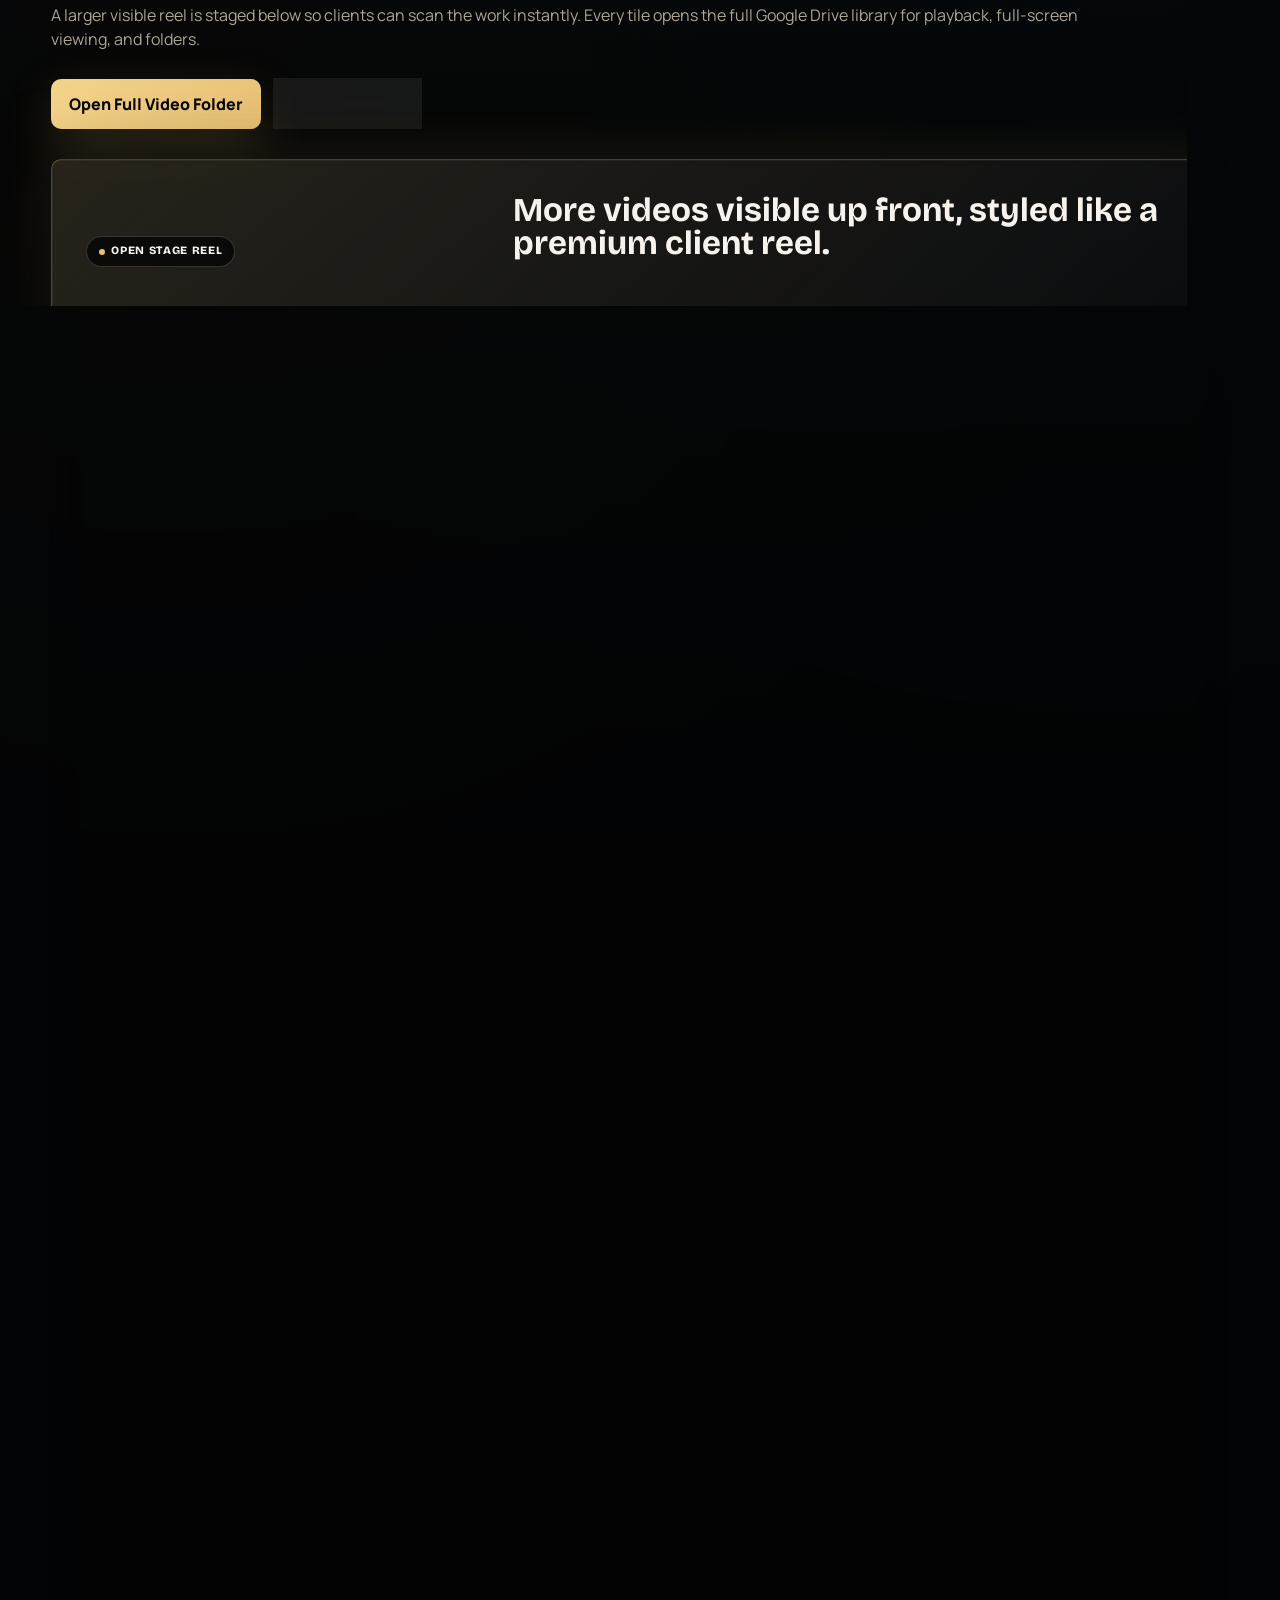
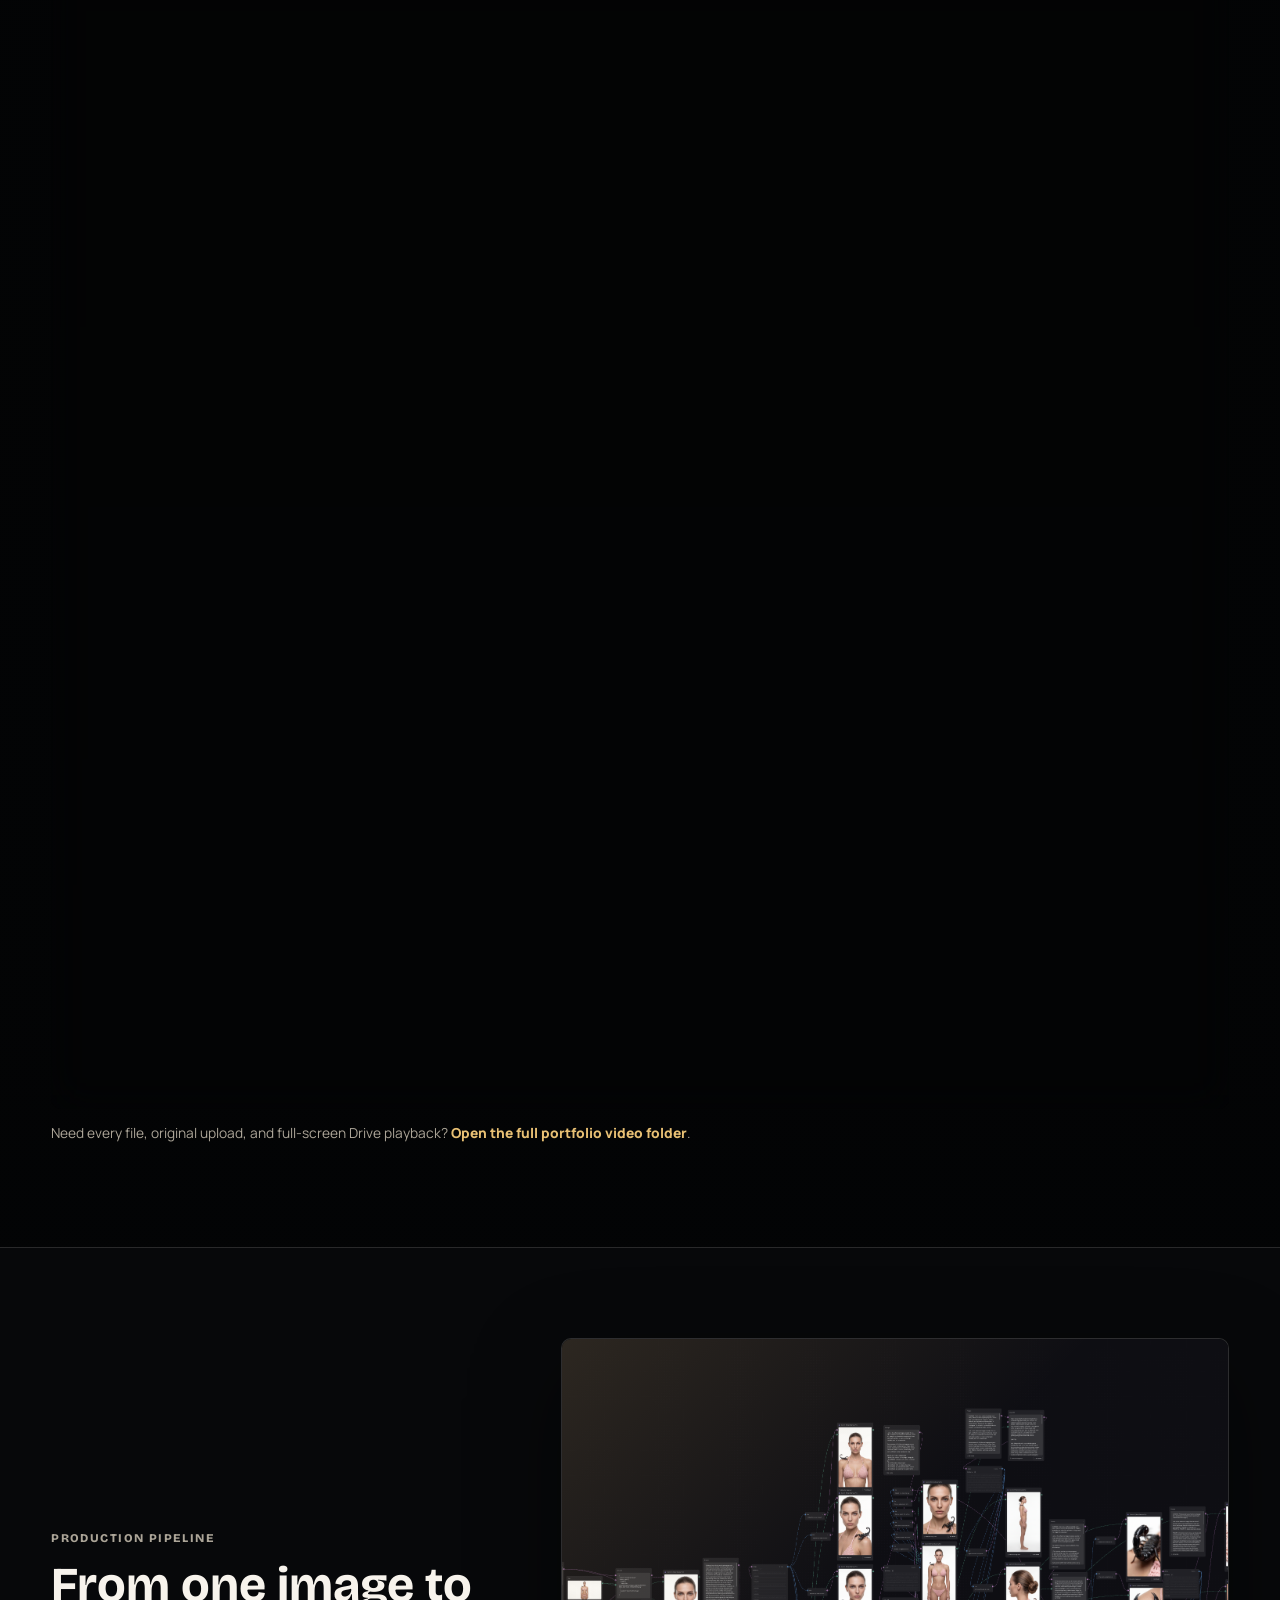
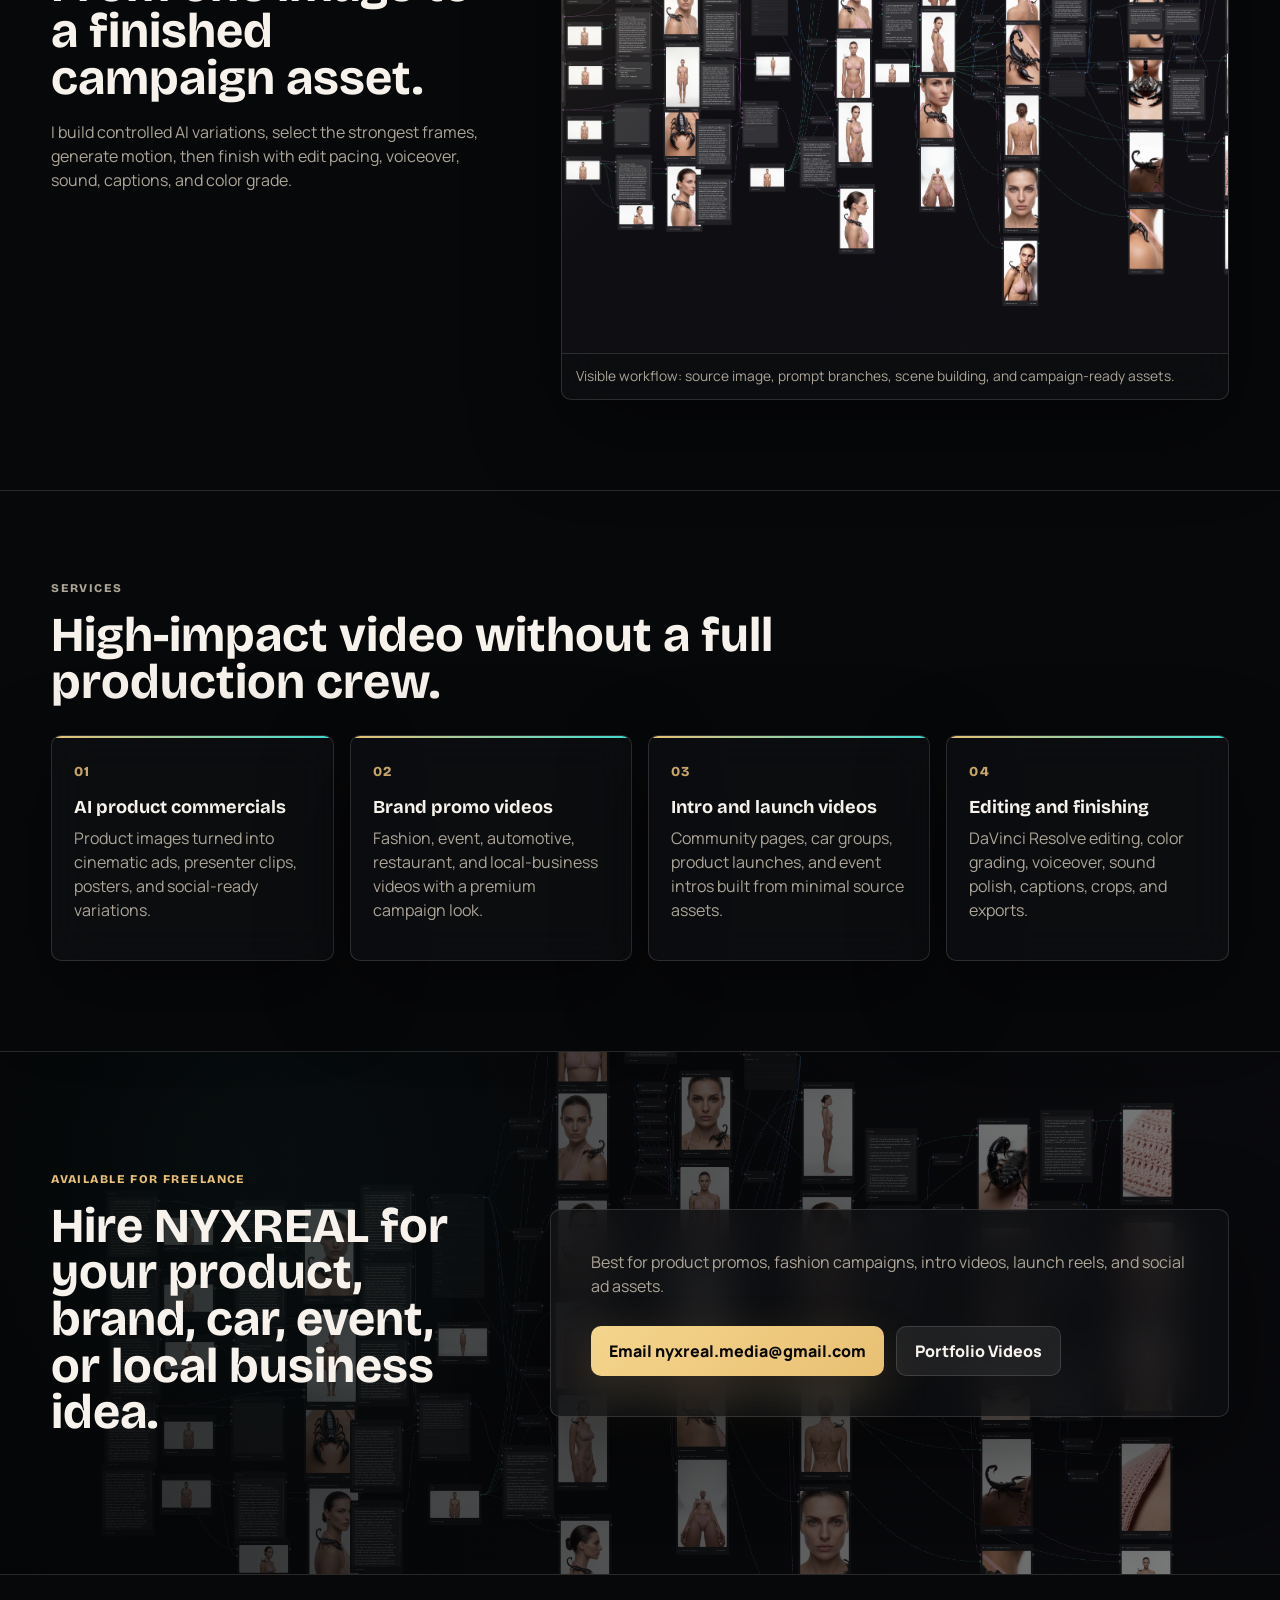
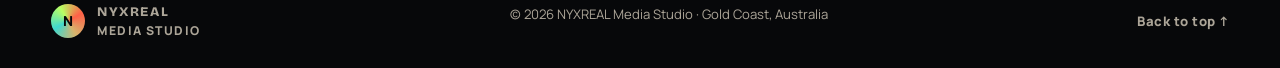
==== commit 891eff03: "Show more visible portfolio videos" ====
--- a/nyxreal-github-vercel-portfolio/index.html
+++ b/nyxreal-github-vercel-portfolio/index.html
@@ -191,9 +191,8 @@
           <p class="eyebrow">Playable video portfolio</p>
           <h2>Watch the work. No downloads, no waiting.</h2>
           <p>
-            The full reel library is embedded live below straight from Google Drive, so every
-            project plays directly on this page. Prefer the native Drive viewer with thumbnails,
-            full-screen playback, and folders? Open it in a new tab.
+            A larger visible reel is staged below so clients can scan the work instantly. Every
+            tile opens the full Google Drive library for playback, full-screen viewing, and folders.
           </p>
           <div class="hero-actions">
             <a
@@ -208,11 +207,11 @@
 
         <div class="video-showcase">
           <div class="showcase-intro">
-            <span class="frame-label">Curated reel library</span>
-            <h3>Selected videos presented like a client reel, not a file browser.</h3>
+            <span class="frame-label">Open stage reel</span>
+            <h3>More videos visible up front, styled like a premium client reel.</h3>
             <p>
-              The files still open from the full Google Drive library, but this page now presents the
-              work in a darker, cinematic portfolio format.
+              This keeps the page dark and cinematic while still sending viewers to the full Drive
+              library when they want to play the original files.
             </p>
           </div>
 
@@ -273,6 +272,66 @@
                 <span>06 / Stylized Short</span>
                 <h3>Character fight short</h3>
                 <p>Playful stylized motion, character direction, and entertainment-first pacing.</p>
+                <a href="https://drive.google.com/drive/folders/1z0q8BEkVdPZJqW-lro8Zuuxe_xa-SiEV" target="_blank" rel="noreferrer">Watch video →</a>
+              </div>
+            </article>
+
+            <article class="video-tile video-tile-compact">
+              <img src="assets/nyxreal-higgsfield-hero.png" alt="Beauty product campaign edit" />
+              <div class="video-tile-copy">
+                <span>07 / Product Ad</span>
+                <h3>Beadamour product ad</h3>
+                <p>Product-focused AI commercial styling for a beauty and fashion campaign.</p>
+                <a href="https://drive.google.com/drive/folders/1z0q8BEkVdPZJqW-lro8Zuuxe_xa-SiEV" target="_blank" rel="noreferrer">Watch video →</a>
+              </div>
+            </article>
+
+            <article class="video-tile video-tile-compact">
+              <img src="assets/pipeline-figmaweavy.png" alt="AI avatar production workflow board" />
+              <div class="video-tile-copy">
+                <span>08 / AI Avatar</span>
+                <h3>Beadamour avatar 01</h3>
+                <p>Avatar-led visual direction with AI scene planning and social pacing.</p>
+                <a href="https://drive.google.com/drive/folders/1z0q8BEkVdPZJqW-lro8Zuuxe_xa-SiEV" target="_blank" rel="noreferrer">Watch video →</a>
+              </div>
+            </article>
+
+            <article class="video-tile video-tile-compact">
+              <img src="assets/nyxreal-higgsfield-hero.png" alt="AI avatar fashion campaign frame" />
+              <div class="video-tile-copy">
+                <span>09 / Fashion Avatar</span>
+                <h3>Beadamour avatar 02</h3>
+                <p>Fashion avatar content with campaign mood, beauty framing, and polished delivery.</p>
+                <a href="https://drive.google.com/drive/folders/1z0q8BEkVdPZJqW-lro8Zuuxe_xa-SiEV" target="_blank" rel="noreferrer">Watch video →</a>
+              </div>
+            </article>
+
+            <article class="video-tile video-tile-compact">
+              <img src="assets/still-sumo.jpg" alt="Cinematic sumo short still" />
+              <div class="video-tile-copy">
+                <span>10 / Cinematic Short</span>
+                <h3>Cinematic sumo reel</h3>
+                <p>Dramatic scene composition, title treatment, and cinematic short-form pacing.</p>
+                <a href="https://drive.google.com/drive/folders/1z0q8BEkVdPZJqW-lro8Zuuxe_xa-SiEV" target="_blank" rel="noreferrer">Watch video →</a>
+              </div>
+            </article>
+
+            <article class="video-tile video-tile-compact">
+              <img src="assets/nyxreal-higgsfield-hero.png" alt="Automotive AI commercial edit suite" />
+              <div class="video-tile-copy">
+                <span>11 / Auto Reel</span>
+                <h3>AI car video</h3>
+                <p>Automotive concept reel with product-style atmosphere and premium edit rhythm.</p>
+                <a href="https://drive.google.com/drive/folders/1z0q8BEkVdPZJqW-lro8Zuuxe_xa-SiEV" target="_blank" rel="noreferrer">Watch video →</a>
+              </div>
+            </article>
+
+            <article class="video-tile video-tile-compact">
+              <img src="assets/chicken-cover.png" alt="Stylized action video cover" />
+              <div class="video-tile-copy">
+                <span>12 / Action Clip</span>
+                <h3>Chicken fight clip</h3>
+                <p>High-energy stylized scene built for attention, contrast, and fast social viewing.</p>
                 <a href="https://drive.google.com/drive/folders/1z0q8BEkVdPZJqW-lro8Zuuxe_xa-SiEV" target="_blank" rel="noreferrer">Watch video →</a>
               </div>
             </article>
--- a/nyxreal-github-vercel-portfolio/styles.css
+++ b/nyxreal-github-vercel-portfolio/styles.css
@@ -497,6 +497,14 @@
 
 .video-tile-large {
   grid-column: span 8;
+}
+
+.video-tile-compact {
+  min-height: 310px;
+}
+
+.video-tile-compact img {
+  min-height: 310px;
 }
 
 .video-tile::after {
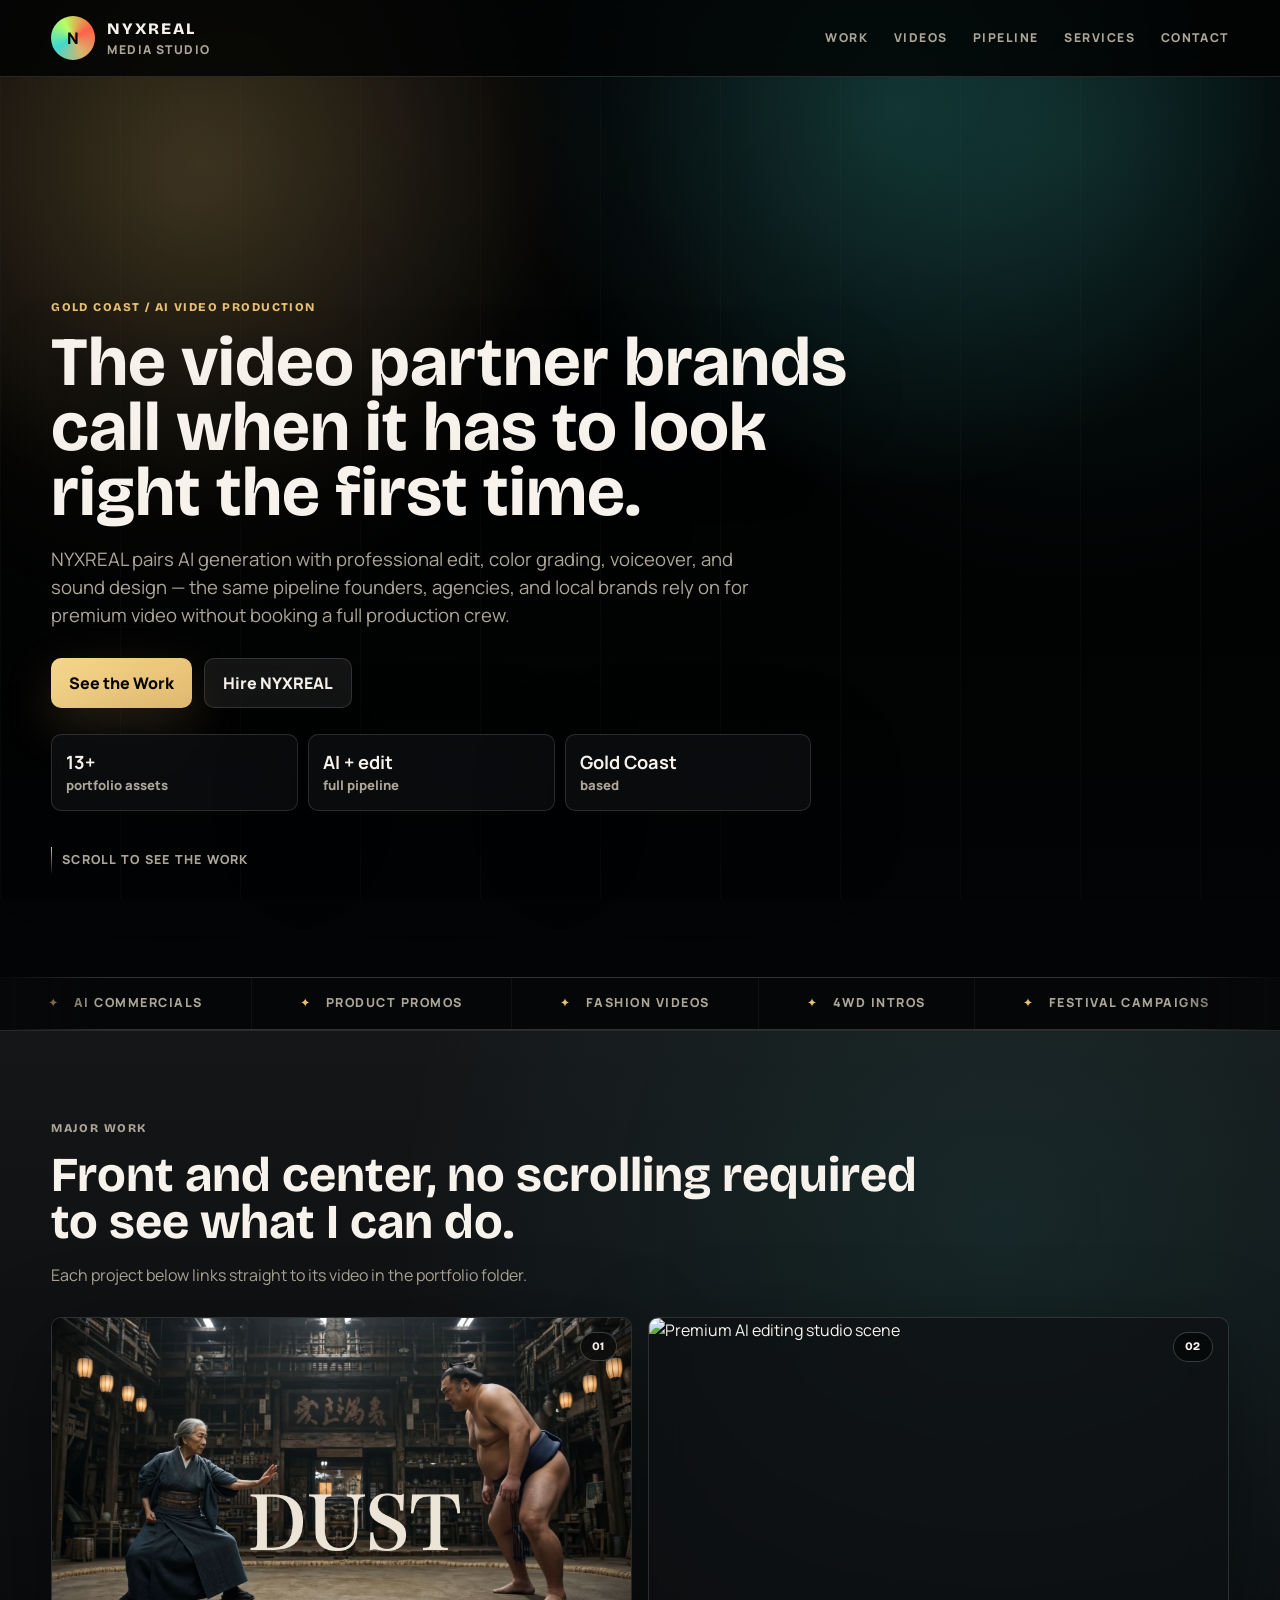
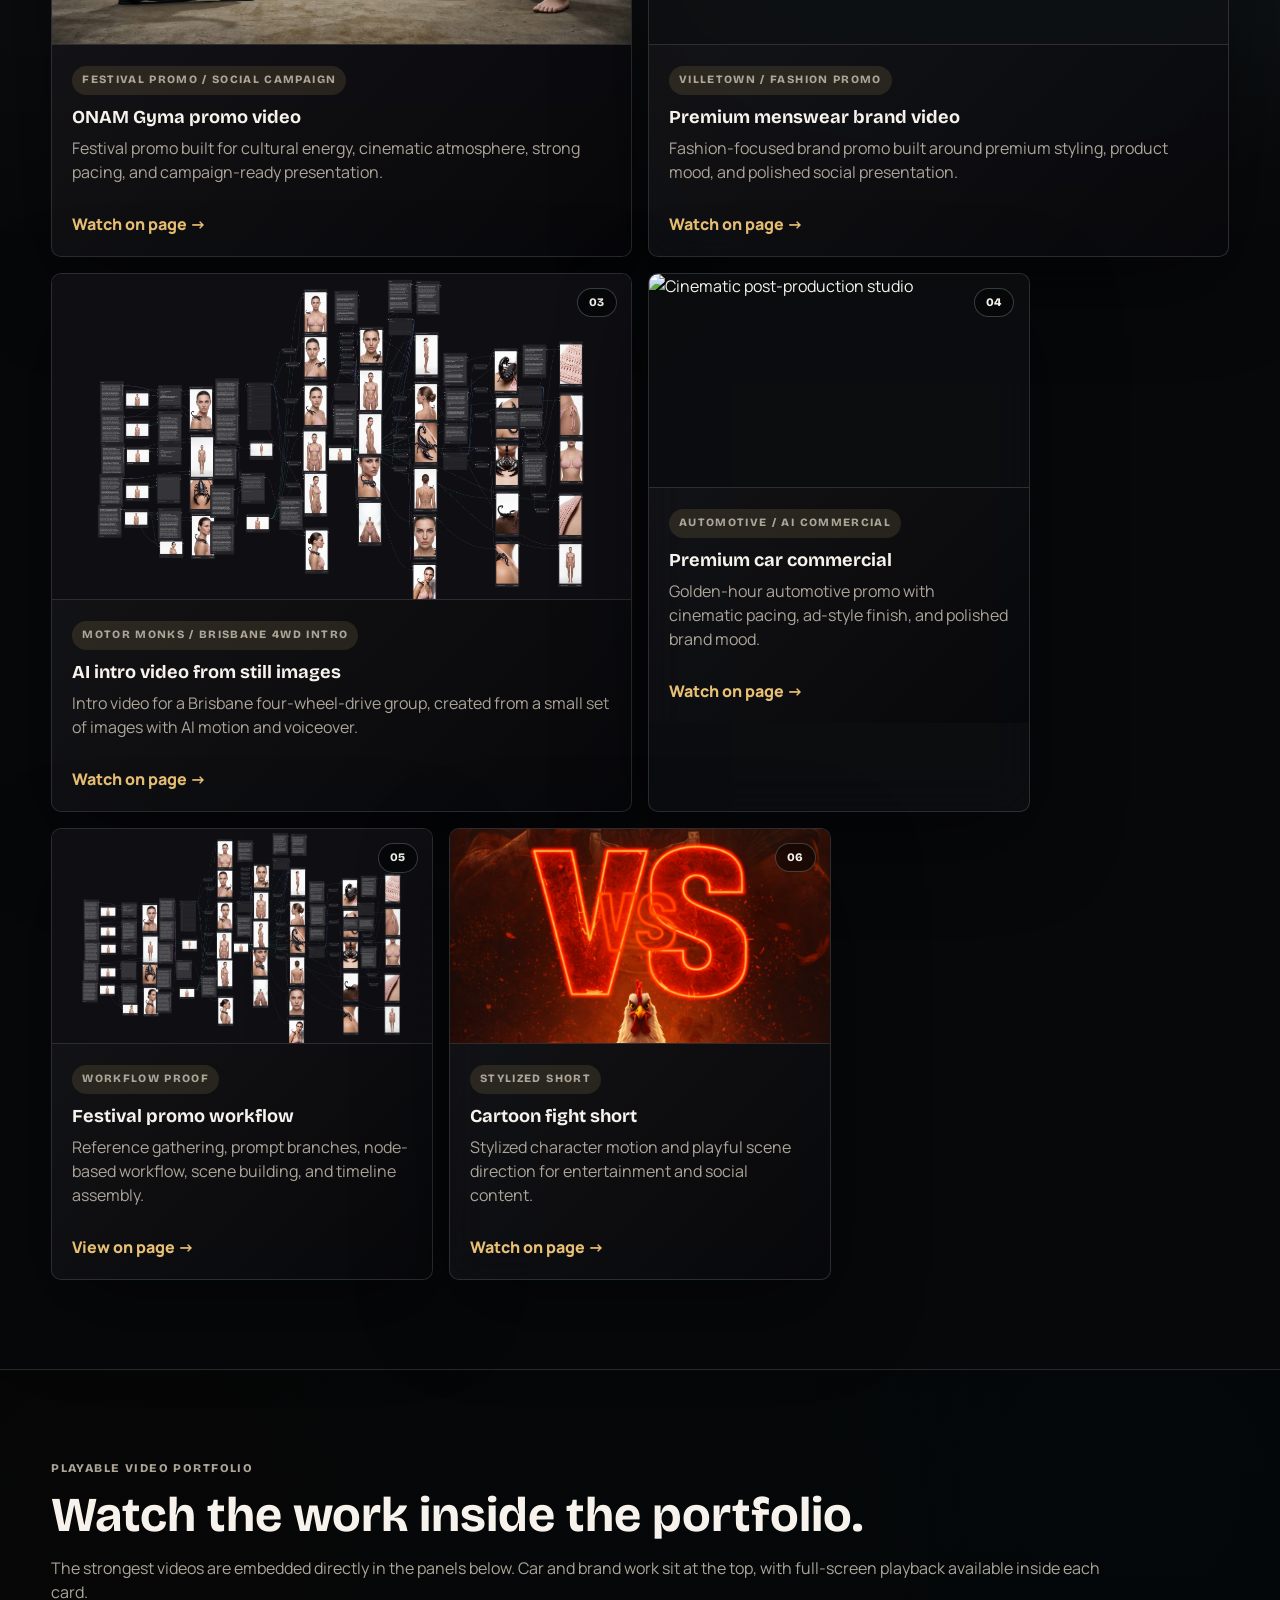
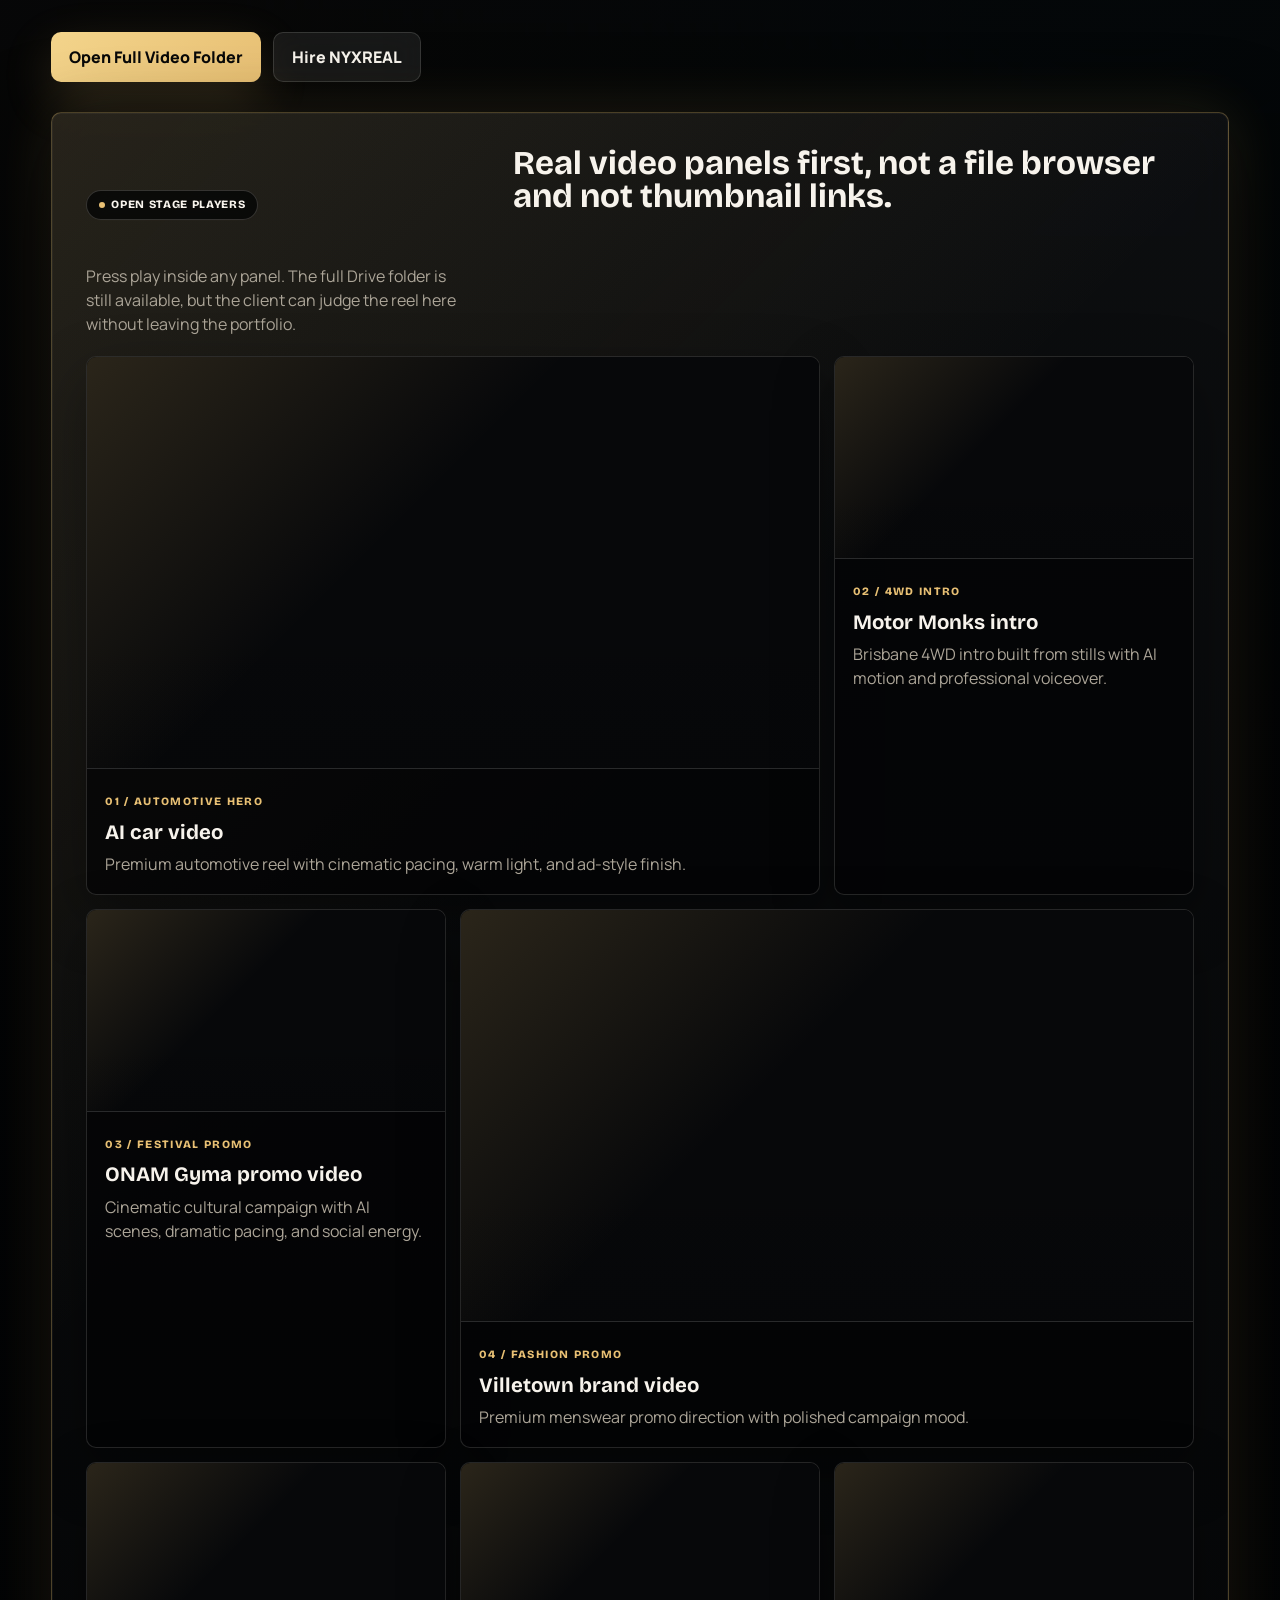
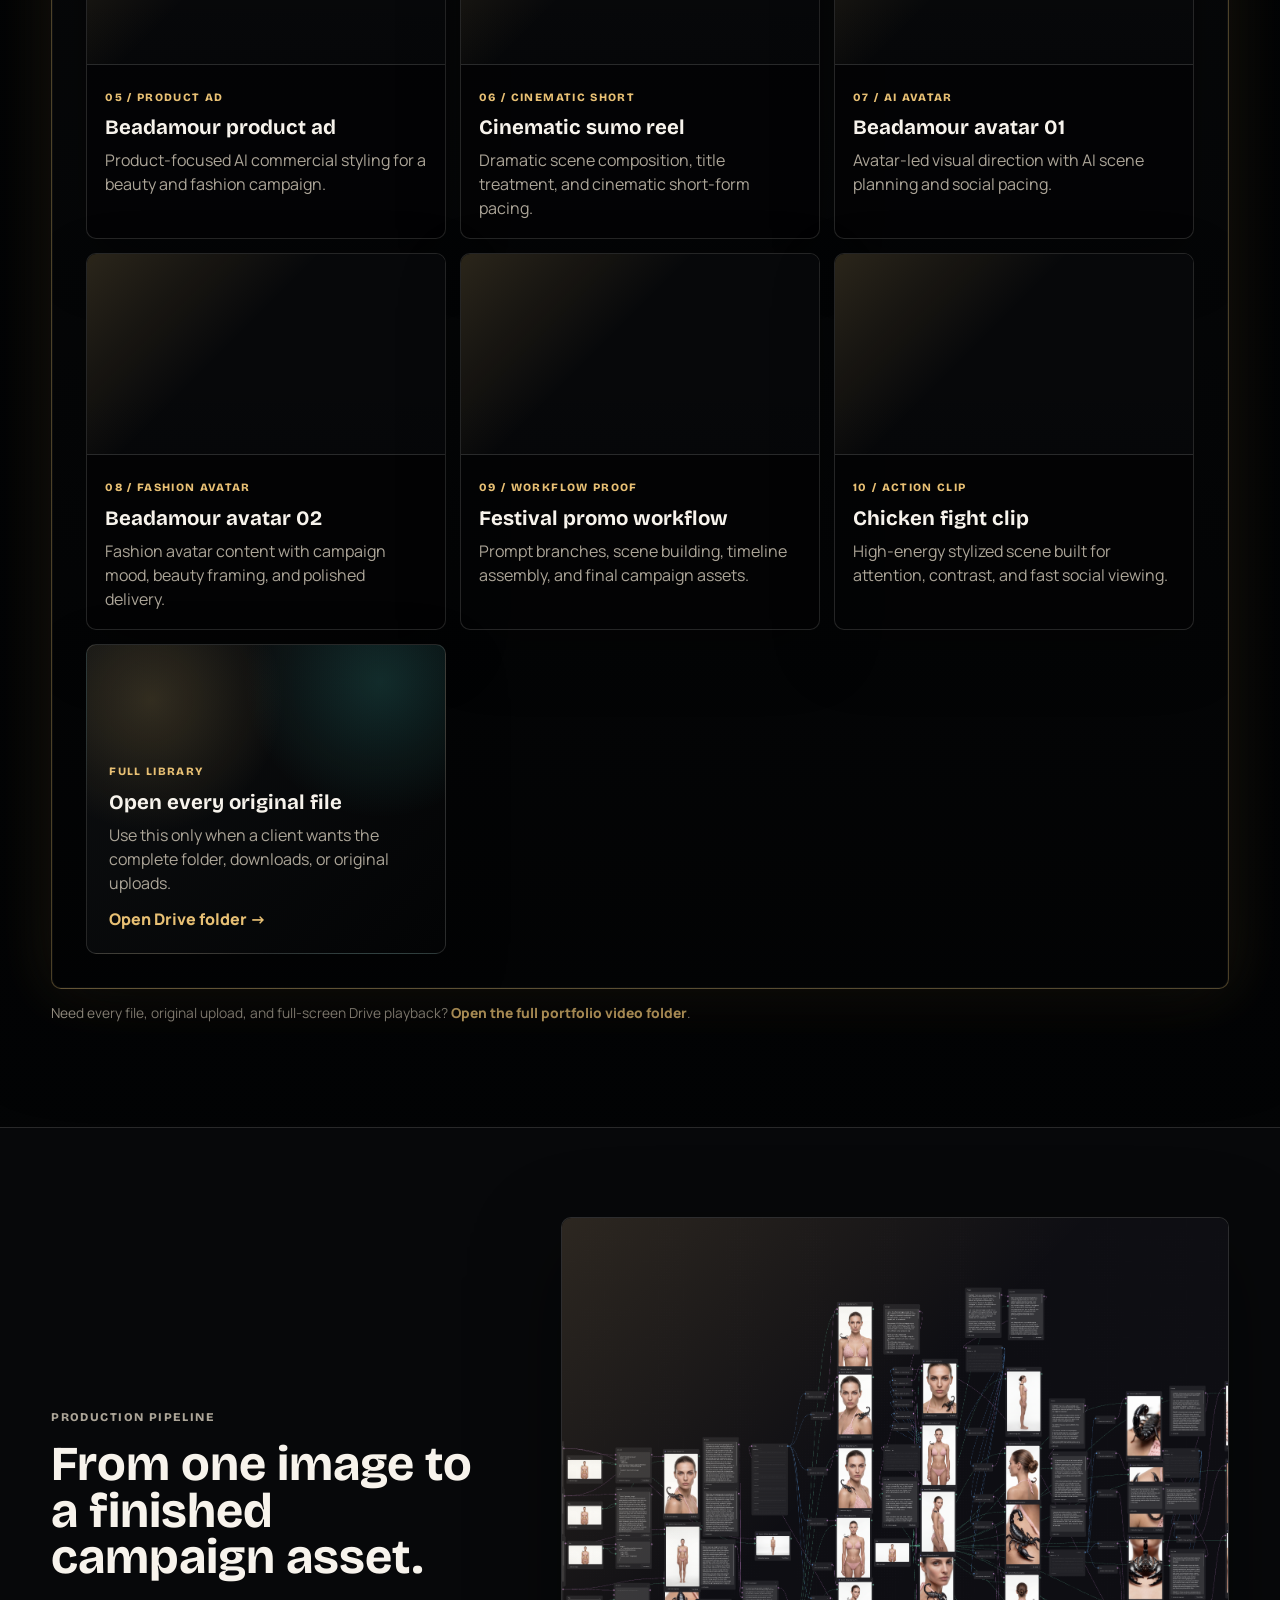
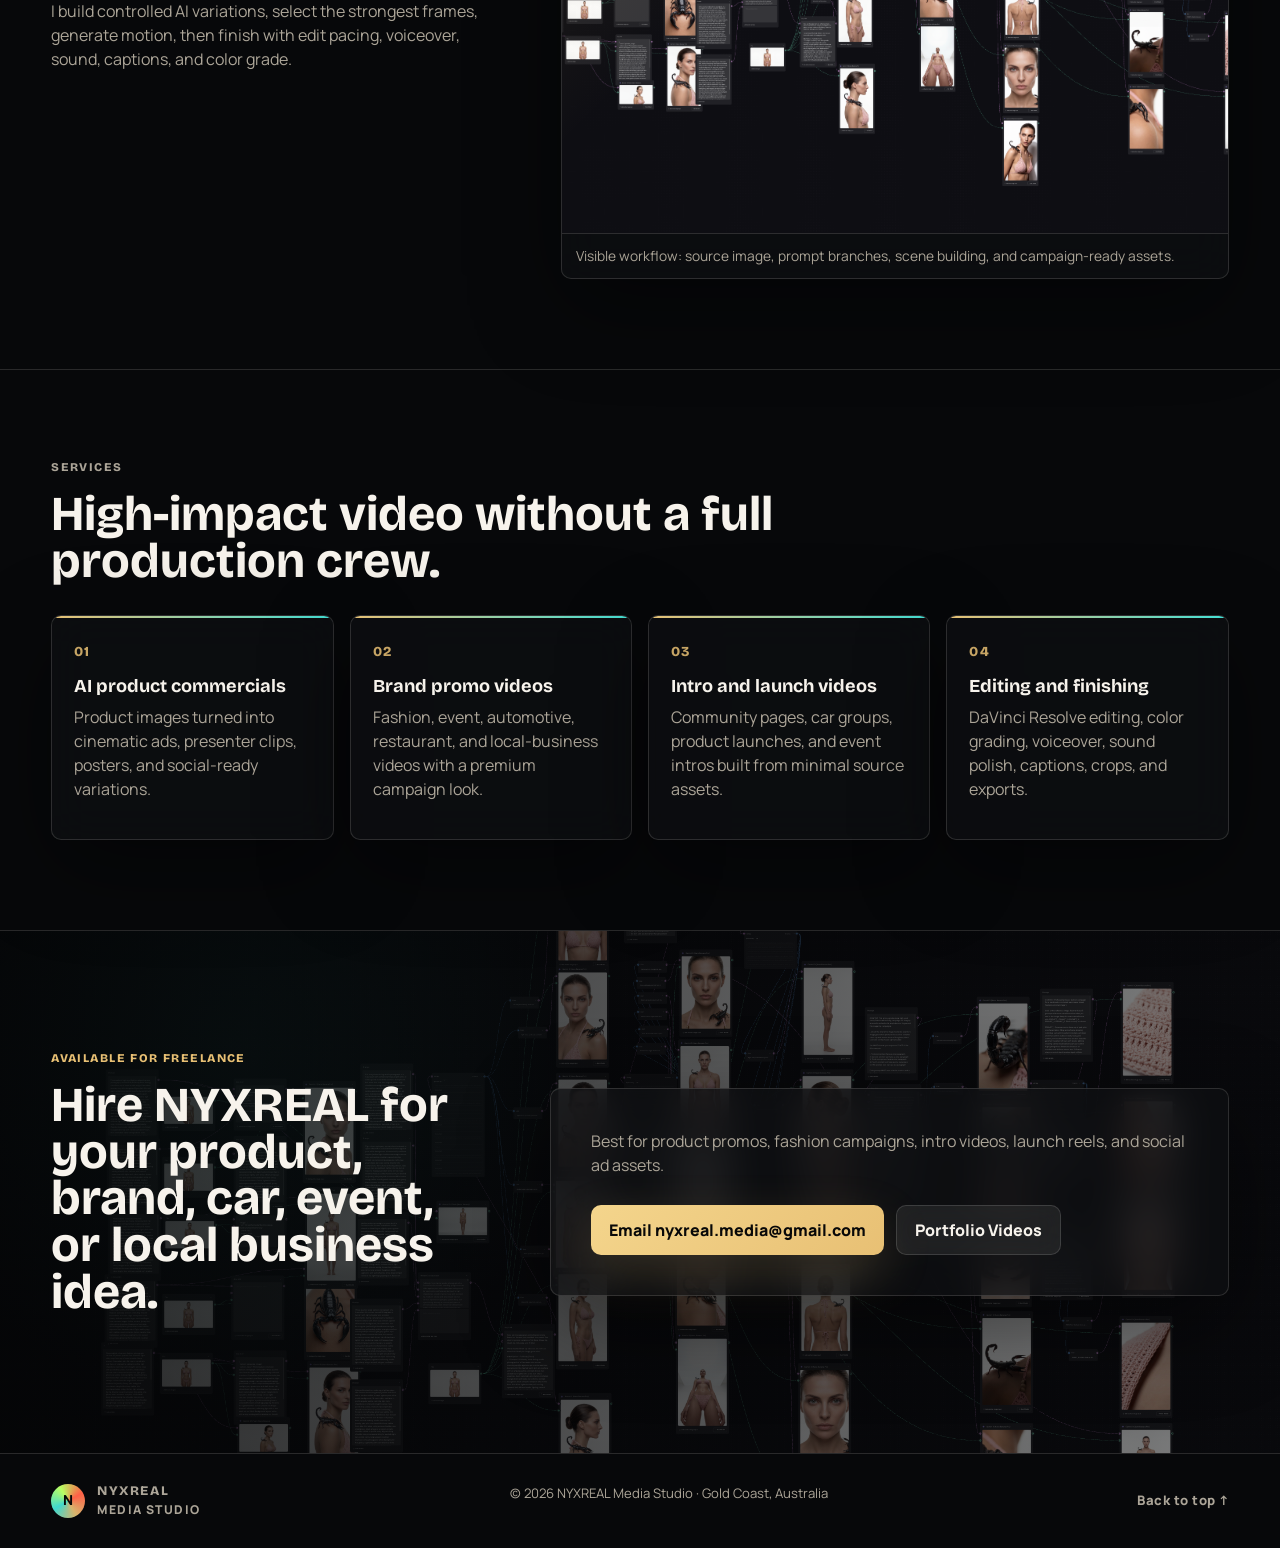
==== commit 6396a42c: "Embed portfolio videos on page" ====
--- a/nyxreal-github-vercel-portfolio/index.html
+++ b/nyxreal-github-vercel-portfolio/index.html
@@ -107,7 +107,7 @@
               <p class="tag">Festival promo / social campaign</p>
               <h3>ONAM Gyma promo video</h3>
               <p>Festival promo built for cultural energy, cinematic atmosphere, strong pacing, and campaign-ready presentation.</p>
-              <a href="https://drive.google.com/drive/folders/1z0q8BEkVdPZJqW-lro8Zuuxe_xa-SiEV" target="_blank" rel="noreferrer">Watch video →</a>
+              <a href="#videos">Watch on page →</a>
             </div>
           </article>
 
@@ -120,7 +120,7 @@
               <p class="tag">Villetown / fashion promo</p>
               <h3>Premium menswear brand video</h3>
               <p>Fashion-focused brand promo built around premium styling, product mood, and polished social presentation.</p>
-              <a href="https://drive.google.com/drive/folders/1z0q8BEkVdPZJqW-lro8Zuuxe_xa-SiEV" target="_blank" rel="noreferrer">Watch video →</a>
+              <a href="#videos">Watch on page →</a>
             </div>
           </article>
 
@@ -133,7 +133,7 @@
               <p class="tag">Motor Monks / Brisbane 4WD intro</p>
               <h3>AI intro video from still images</h3>
               <p>Intro video for a Brisbane four-wheel-drive group, created from a small set of images with AI motion and voiceover.</p>
-              <a href="https://drive.google.com/drive/folders/1z0q8BEkVdPZJqW-lro8Zuuxe_xa-SiEV" target="_blank" rel="noreferrer">Watch video →</a>
+              <a href="#videos">Watch on page →</a>
             </div>
           </article>
 
@@ -146,7 +146,7 @@
               <p class="tag">Automotive / AI commercial</p>
               <h3>Premium car commercial</h3>
               <p>Golden-hour automotive promo with cinematic pacing, ad-style finish, and polished brand mood.</p>
-              <a href="https://drive.google.com/drive/folders/1z0q8BEkVdPZJqW-lro8Zuuxe_xa-SiEV" target="_blank" rel="noreferrer">Watch video →</a>
+              <a href="#videos">Watch on page →</a>
             </div>
           </article>
 
@@ -159,7 +159,7 @@
               <p class="tag">Workflow proof</p>
               <h3>Festival promo workflow</h3>
               <p>Reference gathering, prompt branches, node-based workflow, scene building, and timeline assembly.</p>
-              <a href="https://drive.google.com/drive/folders/1z0q8BEkVdPZJqW-lro8Zuuxe_xa-SiEV" target="_blank" rel="noreferrer">View workflow →</a>
+              <a href="#videos">View on page →</a>
             </div>
           </article>
 
@@ -172,7 +172,7 @@
               <p class="tag">Stylized short</p>
               <h3>Cartoon fight short</h3>
               <p>Stylized character motion and playful scene direction for entertainment and social content.</p>
-              <a href="https://drive.google.com/drive/folders/1z0q8BEkVdPZJqW-lro8Zuuxe_xa-SiEV" target="_blank" rel="noreferrer">Watch video →</a>
+              <a href="#videos">Watch on page →</a>
             </div>
           </article>
         </div>
@@ -189,10 +189,10 @@
 
         <div class="section-heading">
           <p class="eyebrow">Playable video portfolio</p>
-          <h2>Watch the work. No downloads, no waiting.</h2>
+          <h2>Watch the work inside the portfolio.</h2>
           <p>
-            A larger visible reel is staged below so clients can scan the work instantly. Every
-            tile opens the full Google Drive library for playback, full-screen viewing, and folders.
+            The strongest videos are embedded directly in the panels below. Car and brand work sit
+            at the top, with full-screen playback available inside each card.
           </p>
           <div class="hero-actions">
             <a
@@ -207,132 +207,131 @@
 
         <div class="video-showcase">
           <div class="showcase-intro">
-            <span class="frame-label">Open stage reel</span>
-            <h3>More videos visible up front, styled like a premium client reel.</h3>
+            <span class="frame-label">Open stage players</span>
+            <h3>Real video panels first, not a file browser and not thumbnail links.</h3>
             <p>
-              This keeps the page dark and cinematic while still sending viewers to the full Drive
-              library when they want to play the original files.
+              Press play inside any panel. The full Drive folder is still available, but the client
+              can judge the reel here without leaving the portfolio.
             </p>
           </div>
 
           <div class="video-showcase-grid">
-            <article class="video-tile video-tile-large">
-              <img src="assets/still-sumo.jpg" alt="ONAM Gyma festival promo still" />
-              <div class="video-tile-copy">
-                <span>01 / Festival Promo</span>
+            <article class="video-tile video-player-tile video-tile-large">
+              <div class="video-frame">
+                <iframe src="https://drive.google.com/file/d/1sJ1bKme2TxR39V3Y7qucraU0JMmk2rg6/preview" title="AI car video" allow="autoplay; fullscreen" allowfullscreen loading="lazy"></iframe>
+              </div>
+              <div class="video-tile-copy">
+                <span>01 / Automotive Hero</span>
+                <h3>AI car video</h3>
+                <p>Premium automotive reel with cinematic pacing, warm light, and ad-style finish.</p>
+              </div>
+            </article>
+
+            <article class="video-tile video-player-tile">
+              <div class="video-frame">
+                <iframe src="https://drive.google.com/file/d/17ZudBjRrMmQSAugVKb00de-SfJ-prIdp/preview" title="Motor Monks intro" allow="autoplay; fullscreen" allowfullscreen loading="lazy"></iframe>
+              </div>
+              <div class="video-tile-copy">
+                <span>02 / 4WD Intro</span>
+                <h3>Motor Monks intro</h3>
+                <p>Brisbane 4WD intro built from stills with AI motion and professional voiceover.</p>
+              </div>
+            </article>
+
+            <article class="video-tile video-player-tile">
+              <div class="video-frame">
+                <iframe src="https://drive.google.com/file/d/16QTobD_cT1fNqeA3X7X1pSF8464mgDGk/preview" title="ONAM Gyma promo video" allow="autoplay; fullscreen" allowfullscreen loading="lazy"></iframe>
+              </div>
+              <div class="video-tile-copy">
+                <span>03 / Festival Promo</span>
                 <h3>ONAM Gyma promo video</h3>
-                <p>Cinematic cultural campaign with AI scenes, dramatic pacing, and social-first presentation.</p>
-                <a href="https://drive.google.com/drive/folders/1z0q8BEkVdPZJqW-lro8Zuuxe_xa-SiEV" target="_blank" rel="noreferrer">Watch video →</a>
-              </div>
-            </article>
-
-            <article class="video-tile">
-              <img src="assets/nyxreal-higgsfield-hero.png" alt="Premium fashion and product edit studio" />
-              <div class="video-tile-copy">
-                <span>02 / Fashion Promo</span>
+                <p>Cinematic cultural campaign with AI scenes, dramatic pacing, and social energy.</p>
+              </div>
+            </article>
+
+            <article class="video-tile video-player-tile video-tile-large">
+              <div class="video-frame">
+                <iframe src="https://drive.google.com/file/d/1OJUF7BR7fnv9WnHaU5pJ7X6SYczCpMES/preview" title="Villetown brand video" allow="autoplay; fullscreen" allowfullscreen loading="lazy"></iframe>
+              </div>
+              <div class="video-tile-copy">
+                <span>04 / Fashion Promo</span>
                 <h3>Villetown brand video</h3>
                 <p>Premium menswear promo direction with polished campaign mood.</p>
-                <a href="https://drive.google.com/drive/folders/1z0q8BEkVdPZJqW-lro8Zuuxe_xa-SiEV" target="_blank" rel="noreferrer">Watch video →</a>
-              </div>
-            </article>
-
-            <article class="video-tile">
-              <img src="assets/pipeline-figmaweavy.png" alt="AI workflow and production board" />
-              <div class="video-tile-copy">
-                <span>03 / 4WD Intro</span>
-                <h3>Motor Monks intro</h3>
-                <p>Brisbane 4WD intro built from still images with AI motion and voiceover.</p>
-                <a href="https://drive.google.com/drive/folders/1z0q8BEkVdPZJqW-lro8Zuuxe_xa-SiEV" target="_blank" rel="noreferrer">Watch video →</a>
-              </div>
-            </article>
-
-            <article class="video-tile">
-              <img src="assets/nyxreal-higgsfield-hero.png" alt="Cinematic editing and AI commercial setup" />
-              <div class="video-tile-copy">
-                <span>04 / AI Commercial</span>
-                <h3>Premium car commercial</h3>
-                <p>Golden-hour automotive promo with a polished ad-style finish.</p>
-                <a href="https://drive.google.com/drive/folders/1z0q8BEkVdPZJqW-lro8Zuuxe_xa-SiEV" target="_blank" rel="noreferrer">Watch video →</a>
-              </div>
-            </article>
-
-            <article class="video-tile">
-              <img src="assets/pipeline-figmaweavy.png" alt="Festival promo workflow board" />
-              <div class="video-tile-copy">
-                <span>05 / Workflow Proof</span>
+              </div>
+            </article>
+
+            <article class="video-tile video-player-tile">
+              <div class="video-frame">
+                <iframe src="https://drive.google.com/file/d/1ZTo_PbvkWmccDhddeLx8Krg1_8JQtUWK/preview" title="Beadamour product ad" allow="autoplay; fullscreen" allowfullscreen loading="lazy"></iframe>
+              </div>
+              <div class="video-tile-copy">
+                <span>05 / Product Ad</span>
+                <h3>Beadamour product ad</h3>
+                <p>Product-focused AI commercial styling for a beauty and fashion campaign.</p>
+              </div>
+            </article>
+
+            <article class="video-tile video-player-tile">
+              <div class="video-frame">
+                <iframe src="https://drive.google.com/file/d/1HVHFVWjmn-nBC-aMMxRlkCWLe4XCqedy/preview" title="Cinematic sumo reel" allow="autoplay; fullscreen" allowfullscreen loading="lazy"></iframe>
+              </div>
+              <div class="video-tile-copy">
+                <span>06 / Cinematic Short</span>
+                <h3>Cinematic sumo reel</h3>
+                <p>Dramatic scene composition, title treatment, and cinematic short-form pacing.</p>
+              </div>
+            </article>
+
+            <article class="video-tile video-player-tile video-tile-compact">
+              <div class="video-frame">
+                <iframe src="https://drive.google.com/file/d/16n0SFgLE36jkIPf-yee-eGsXxD2Y1qhx/preview" title="Beadamour avatar 01" allow="autoplay; fullscreen" allowfullscreen loading="lazy"></iframe>
+              </div>
+              <div class="video-tile-copy">
+                <span>07 / AI Avatar</span>
+                <h3>Beadamour avatar 01</h3>
+                <p>Avatar-led visual direction with AI scene planning and social pacing.</p>
+              </div>
+            </article>
+
+            <article class="video-tile video-player-tile video-tile-compact">
+              <div class="video-frame">
+                <iframe src="https://drive.google.com/file/d/1gMI6unmNVkxCyXgtq37MDBs-kJAHkFEl/preview" title="Beadamour avatar 02" allow="autoplay; fullscreen" allowfullscreen loading="lazy"></iframe>
+              </div>
+              <div class="video-tile-copy">
+                <span>08 / Fashion Avatar</span>
+                <h3>Beadamour avatar 02</h3>
+                <p>Fashion avatar content with campaign mood, beauty framing, and polished delivery.</p>
+              </div>
+            </article>
+
+            <article class="video-tile video-player-tile video-tile-compact">
+              <div class="video-frame">
+                <iframe src="https://drive.google.com/file/d/1iOAjUSjFzbPcPxfJ90KbNE5jYIk7cr_d/preview" title="Festival promo workflow" allow="autoplay; fullscreen" allowfullscreen loading="lazy"></iframe>
+              </div>
+              <div class="video-tile-copy">
+                <span>09 / Workflow Proof</span>
                 <h3>Festival promo workflow</h3>
                 <p>Prompt branches, scene building, timeline assembly, and final campaign assets.</p>
-                <a href="https://drive.google.com/drive/folders/1z0q8BEkVdPZJqW-lro8Zuuxe_xa-SiEV" target="_blank" rel="noreferrer">View workflow →</a>
-              </div>
-            </article>
-
-            <article class="video-tile">
-              <img src="assets/chicken-cover.png" alt="Stylized AI cartoon short cover" />
-              <div class="video-tile-copy">
-                <span>06 / Stylized Short</span>
-                <h3>Character fight short</h3>
-                <p>Playful stylized motion, character direction, and entertainment-first pacing.</p>
-                <a href="https://drive.google.com/drive/folders/1z0q8BEkVdPZJqW-lro8Zuuxe_xa-SiEV" target="_blank" rel="noreferrer">Watch video →</a>
-              </div>
-            </article>
-
-            <article class="video-tile video-tile-compact">
-              <img src="assets/nyxreal-higgsfield-hero.png" alt="Beauty product campaign edit" />
-              <div class="video-tile-copy">
-                <span>07 / Product Ad</span>
-                <h3>Beadamour product ad</h3>
-                <p>Product-focused AI commercial styling for a beauty and fashion campaign.</p>
-                <a href="https://drive.google.com/drive/folders/1z0q8BEkVdPZJqW-lro8Zuuxe_xa-SiEV" target="_blank" rel="noreferrer">Watch video →</a>
-              </div>
-            </article>
-
-            <article class="video-tile video-tile-compact">
-              <img src="assets/pipeline-figmaweavy.png" alt="AI avatar production workflow board" />
-              <div class="video-tile-copy">
-                <span>08 / AI Avatar</span>
-                <h3>Beadamour avatar 01</h3>
-                <p>Avatar-led visual direction with AI scene planning and social pacing.</p>
-                <a href="https://drive.google.com/drive/folders/1z0q8BEkVdPZJqW-lro8Zuuxe_xa-SiEV" target="_blank" rel="noreferrer">Watch video →</a>
-              </div>
-            </article>
-
-            <article class="video-tile video-tile-compact">
-              <img src="assets/nyxreal-higgsfield-hero.png" alt="AI avatar fashion campaign frame" />
-              <div class="video-tile-copy">
-                <span>09 / Fashion Avatar</span>
-                <h3>Beadamour avatar 02</h3>
-                <p>Fashion avatar content with campaign mood, beauty framing, and polished delivery.</p>
-                <a href="https://drive.google.com/drive/folders/1z0q8BEkVdPZJqW-lro8Zuuxe_xa-SiEV" target="_blank" rel="noreferrer">Watch video →</a>
-              </div>
-            </article>
-
-            <article class="video-tile video-tile-compact">
-              <img src="assets/still-sumo.jpg" alt="Cinematic sumo short still" />
-              <div class="video-tile-copy">
-                <span>10 / Cinematic Short</span>
-                <h3>Cinematic sumo reel</h3>
-                <p>Dramatic scene composition, title treatment, and cinematic short-form pacing.</p>
-                <a href="https://drive.google.com/drive/folders/1z0q8BEkVdPZJqW-lro8Zuuxe_xa-SiEV" target="_blank" rel="noreferrer">Watch video →</a>
-              </div>
-            </article>
-
-            <article class="video-tile video-tile-compact">
-              <img src="assets/nyxreal-higgsfield-hero.png" alt="Automotive AI commercial edit suite" />
-              <div class="video-tile-copy">
-                <span>11 / Auto Reel</span>
-                <h3>AI car video</h3>
-                <p>Automotive concept reel with product-style atmosphere and premium edit rhythm.</p>
-                <a href="https://drive.google.com/drive/folders/1z0q8BEkVdPZJqW-lro8Zuuxe_xa-SiEV" target="_blank" rel="noreferrer">Watch video →</a>
-              </div>
-            </article>
-
-            <article class="video-tile video-tile-compact">
-              <img src="assets/chicken-cover.png" alt="Stylized action video cover" />
-              <div class="video-tile-copy">
-                <span>12 / Action Clip</span>
+              </div>
+            </article>
+
+            <article class="video-tile video-player-tile video-tile-compact">
+              <div class="video-frame">
+                <iframe src="https://drive.google.com/file/d/1Dm7P1t0b8vJpDXgSy0PLyOSDRUqR5V_T/preview" title="Chicken fight clip" allow="autoplay; fullscreen" allowfullscreen loading="lazy"></iframe>
+              </div>
+              <div class="video-tile-copy">
+                <span>10 / Action Clip</span>
                 <h3>Chicken fight clip</h3>
                 <p>High-energy stylized scene built for attention, contrast, and fast social viewing.</p>
-                <a href="https://drive.google.com/drive/folders/1z0q8BEkVdPZJqW-lro8Zuuxe_xa-SiEV" target="_blank" rel="noreferrer">Watch video →</a>
+              </div>
+            </article>
+
+            <article class="video-tile video-library-card">
+              <div class="video-tile-copy">
+                <span>Full library</span>
+                <h3>Open every original file</h3>
+                <p>Use this only when a client wants the complete folder, downloads, or original uploads.</p>
+                <a href="https://drive.google.com/drive/folders/1z0q8BEkVdPZJqW-lro8Zuuxe_xa-SiEV" target="_blank" rel="noreferrer">Open Drive folder →</a>
               </div>
             </article>
           </div>
--- a/nyxreal-github-vercel-portfolio/styles.css
+++ b/nyxreal-github-vercel-portfolio/styles.css
@@ -505,6 +505,75 @@
 
 .video-tile-compact img {
   min-height: 310px;
+}
+
+.video-player-tile {
+  display: flex;
+  flex-direction: column;
+  min-height: auto;
+}
+
+.video-player-tile::after {
+  display: none;
+}
+
+.video-frame {
+  position: relative;
+  overflow: hidden;
+  border-bottom: 1px solid var(--line);
+  background: var(--bg);
+  aspect-ratio: 16 / 9;
+}
+
+.video-frame::before {
+  position: absolute;
+  inset: 0;
+  z-index: 1;
+  background:
+    linear-gradient(135deg, rgba(228, 189, 109, 0.16), transparent 42%),
+    linear-gradient(180deg, transparent 62%, rgba(3, 4, 5, 0.22));
+  content: "";
+  pointer-events: none;
+}
+
+.video-frame iframe {
+  position: absolute;
+  inset: 0;
+  width: 100%;
+  height: 100%;
+  border: 0;
+}
+
+.video-player-tile .video-tile-copy {
+  position: static;
+  padding: 18px;
+}
+
+.video-player-tile .video-tile-copy p {
+  margin-bottom: 0;
+}
+
+.video-player-tile:hover .video-frame iframe {
+  filter: brightness(1.05) saturate(1.06);
+}
+
+.video-library-card {
+  display: flex;
+  align-items: flex-end;
+  min-height: 310px;
+  background:
+    radial-gradient(circle at 18% 18%, rgba(228, 189, 109, 0.18), transparent 34%),
+    radial-gradient(circle at 82% 12%, rgba(69, 222, 213, 0.16), transparent 34%),
+    linear-gradient(135deg, rgba(14, 16, 18, 0.92), rgba(3, 4, 5, 0.94));
+}
+
+.video-library-card::after {
+  display: none;
+}
+
+.video-library-card .video-tile-copy {
+  position: static;
+  padding: 22px;
 }
 
 .video-tile::after {
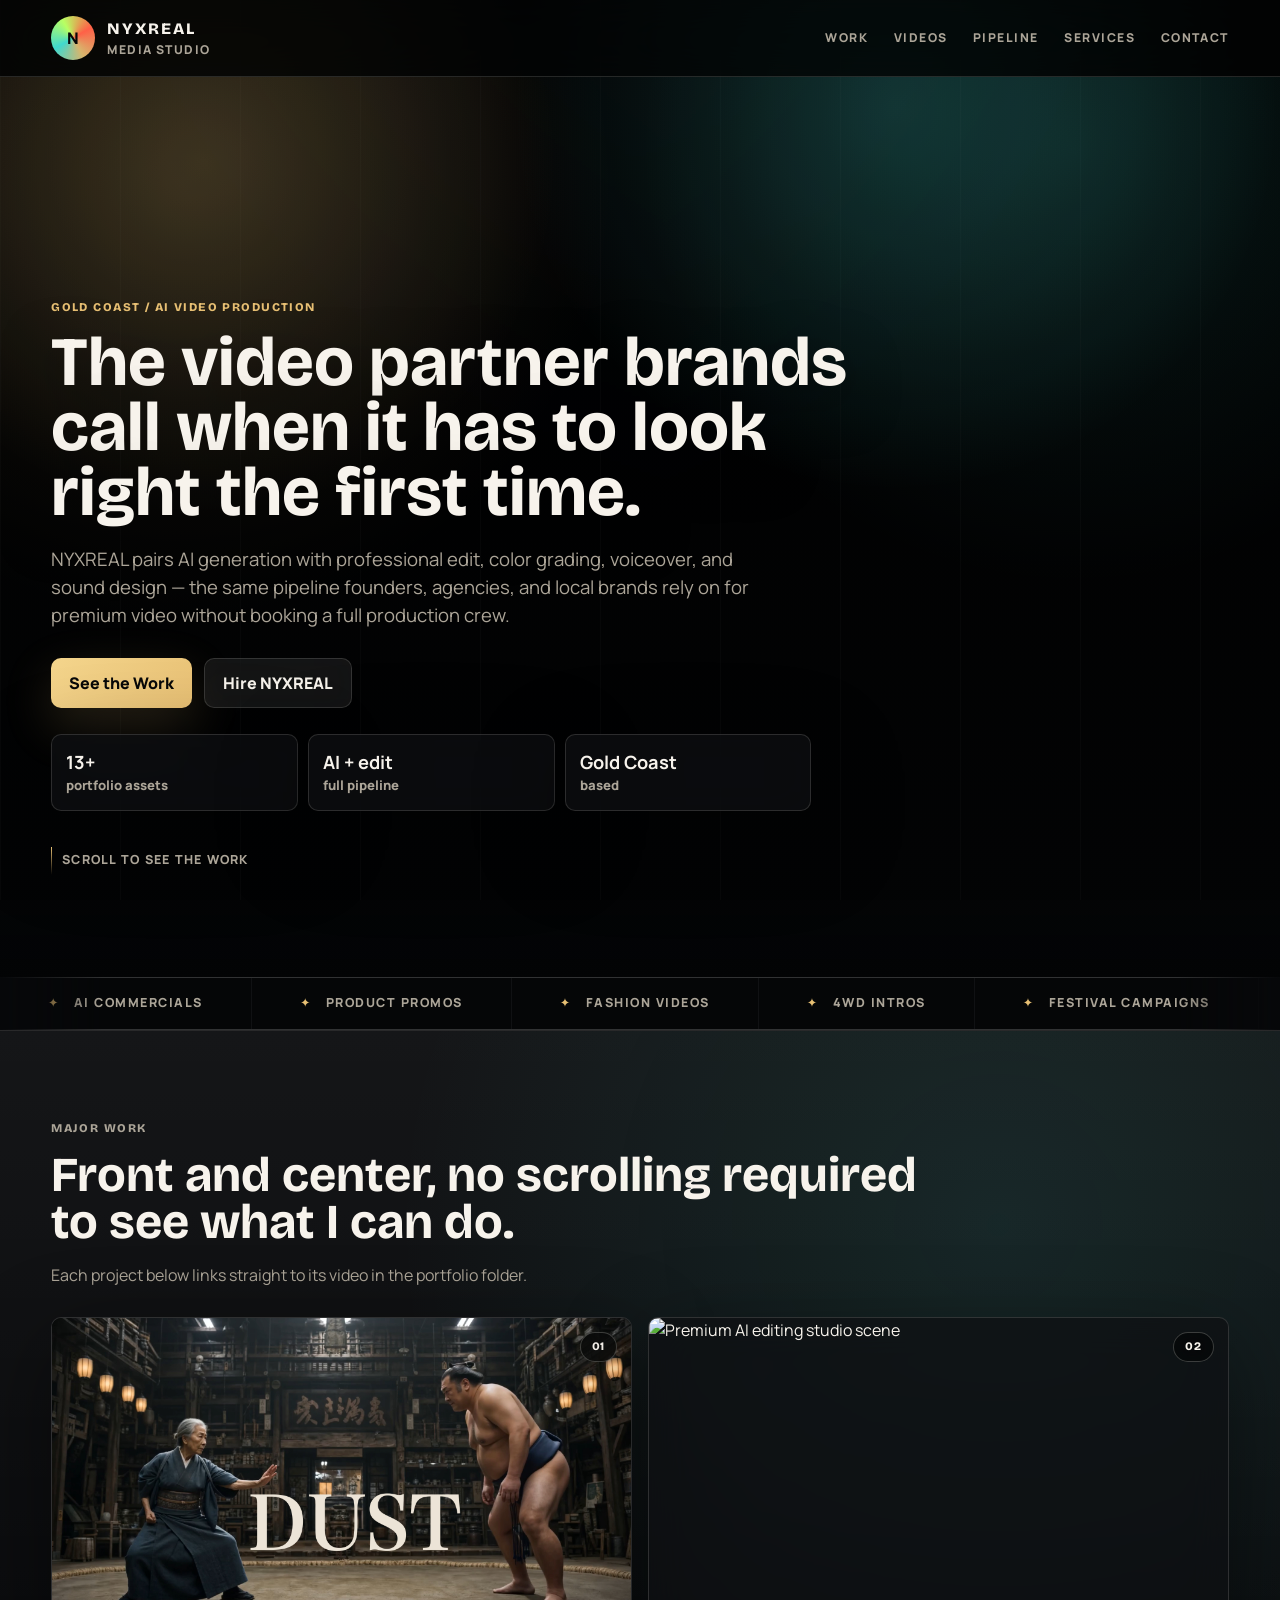
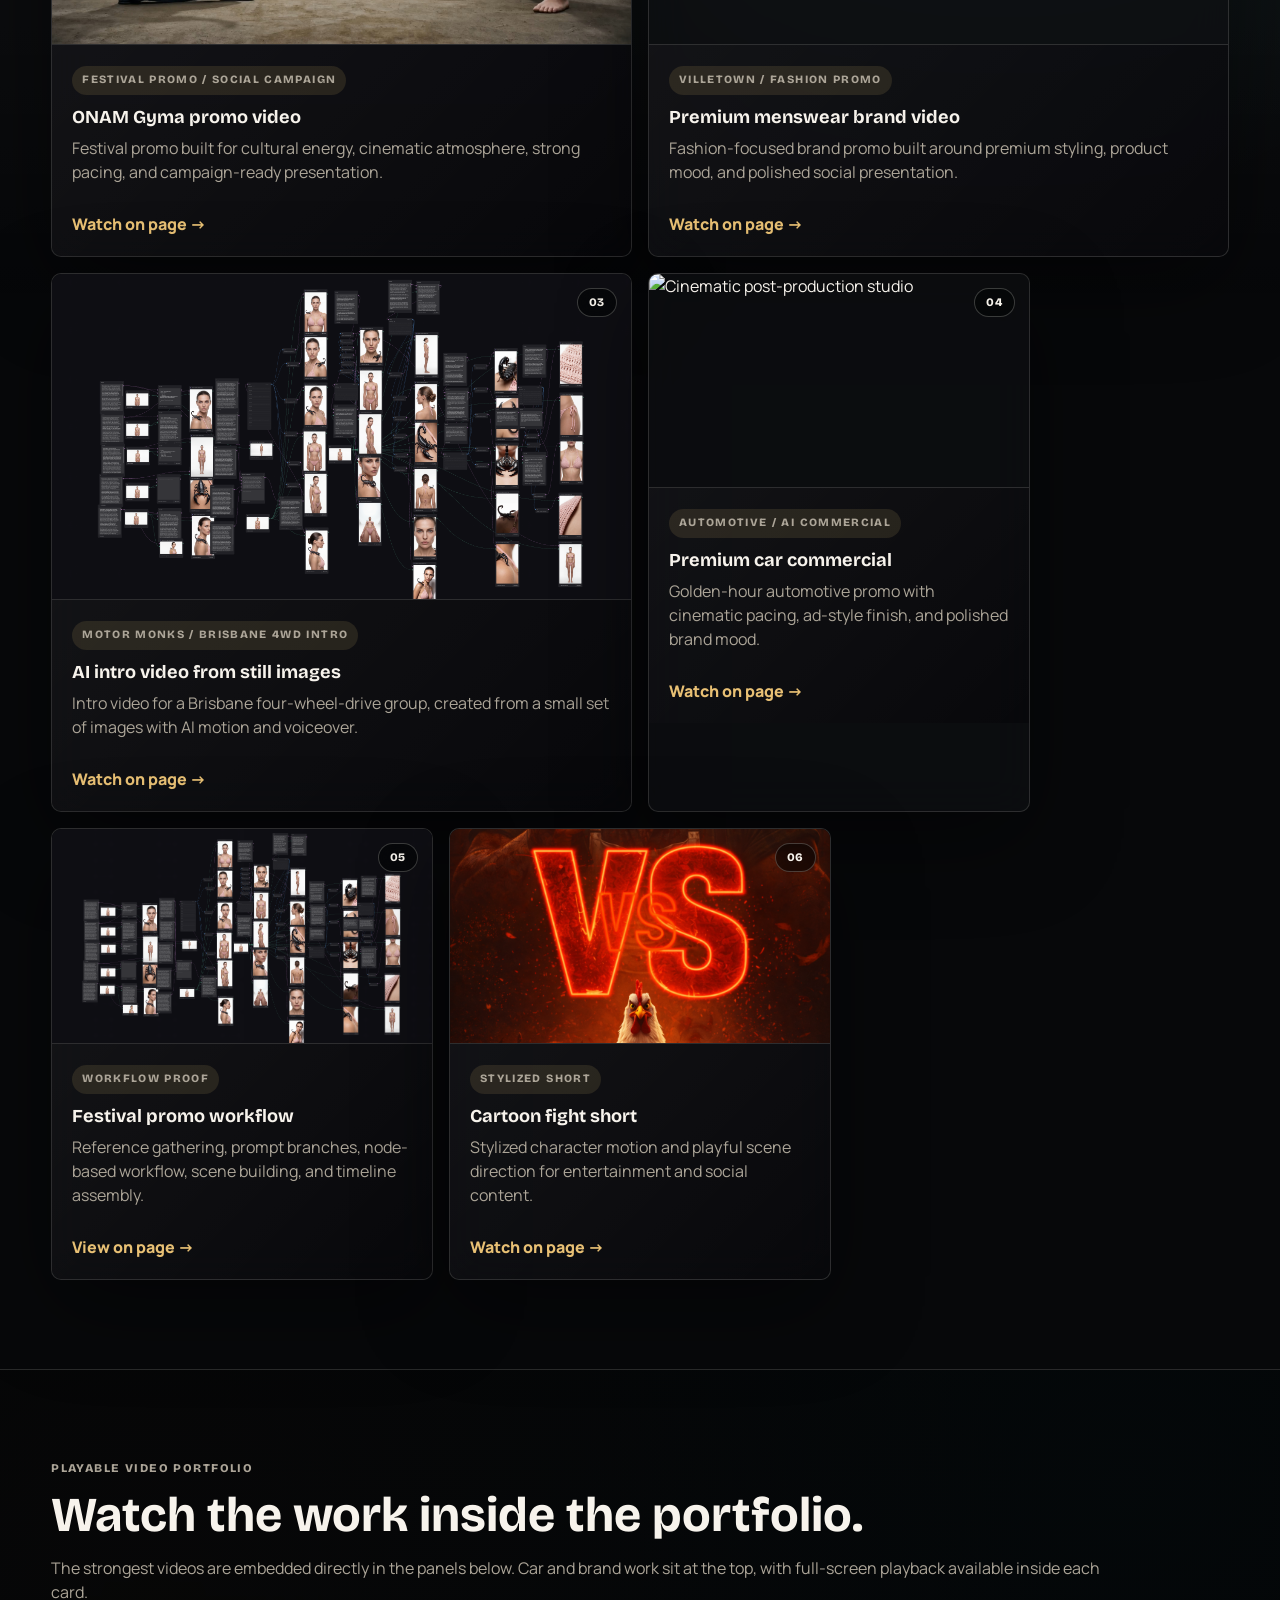
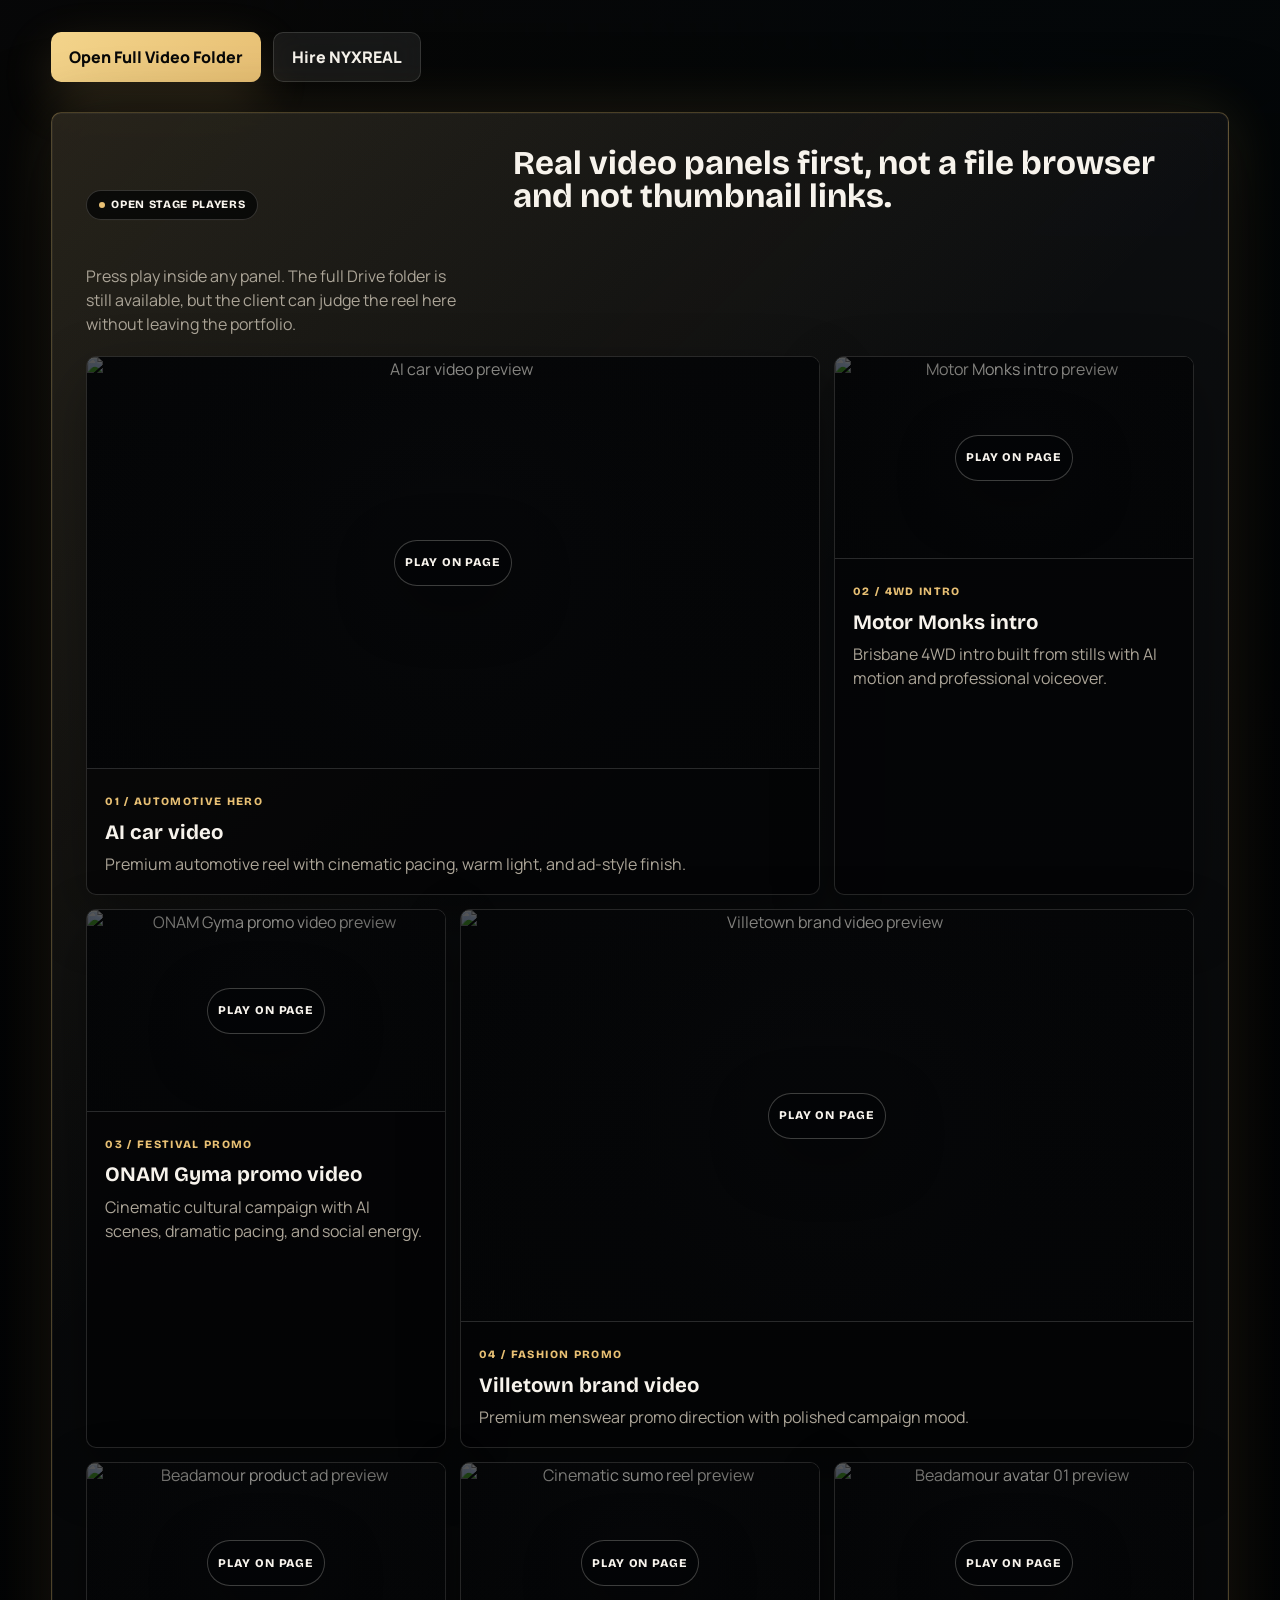
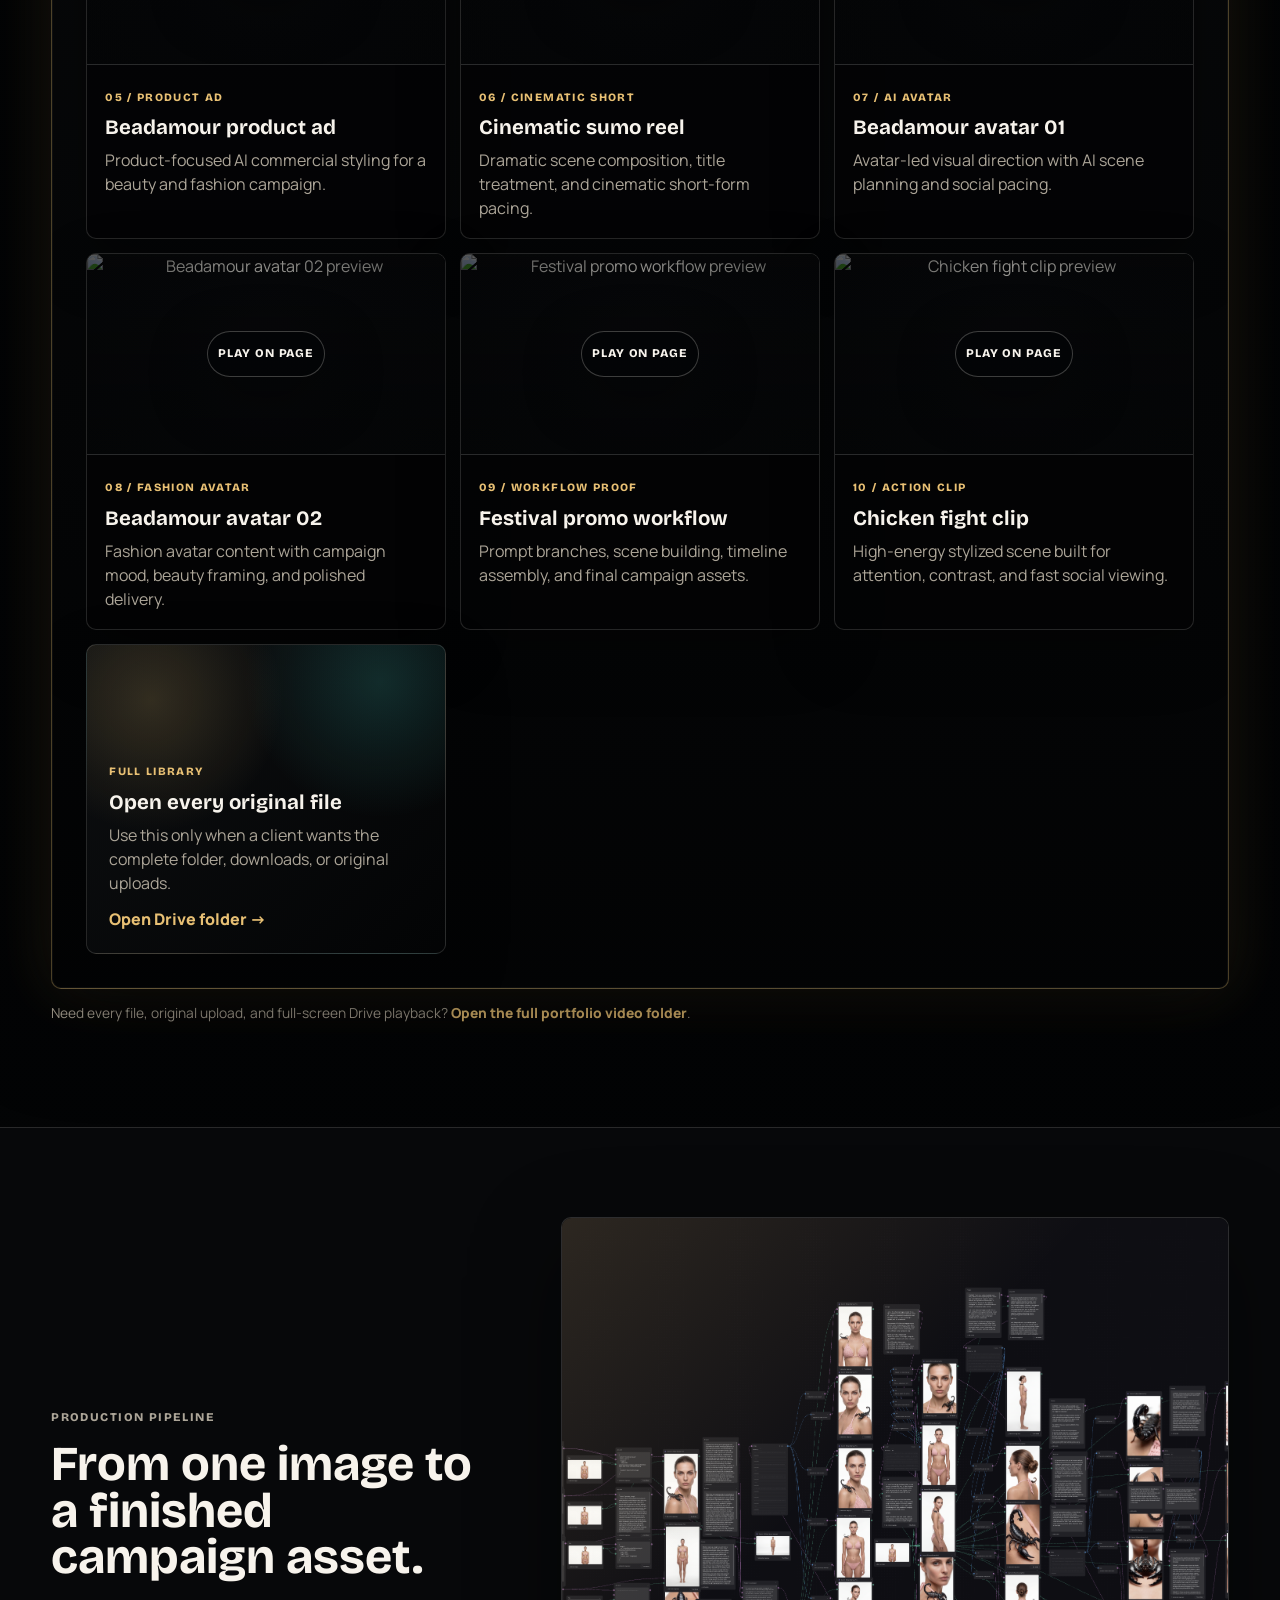
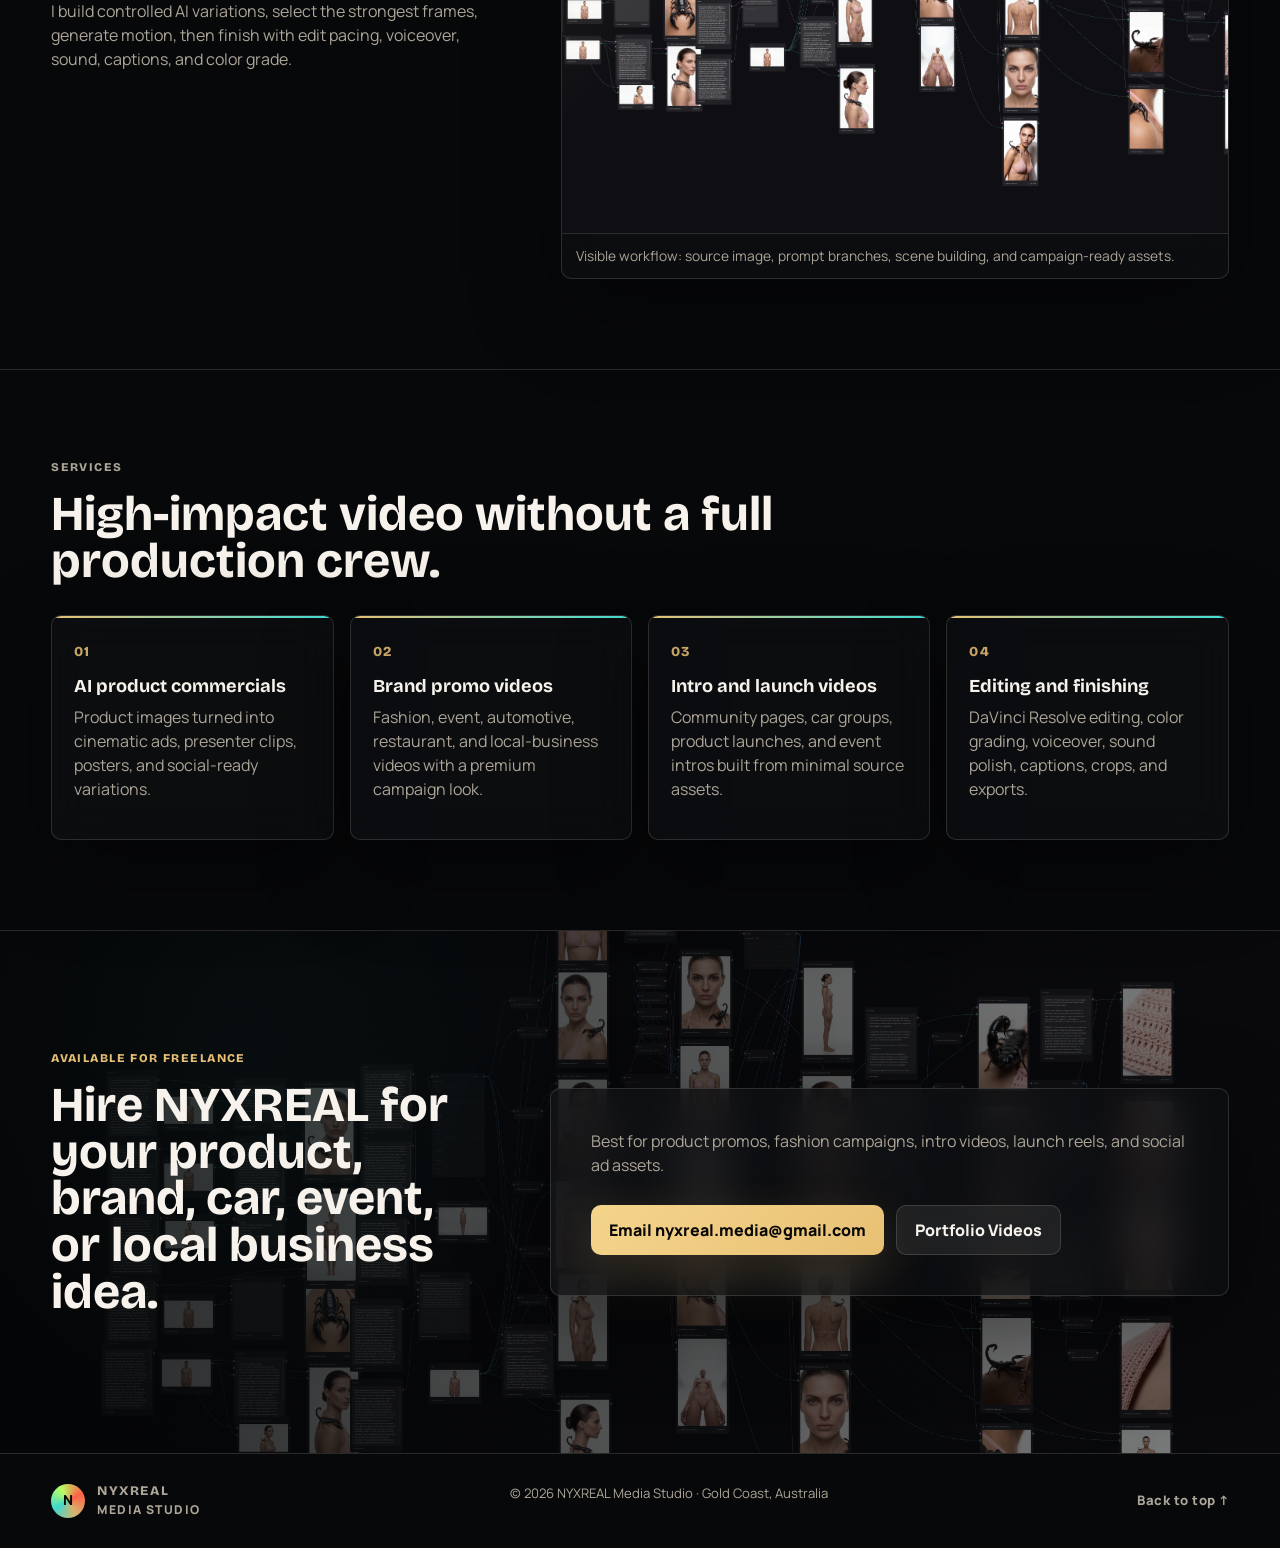
==== commit 34a9e9a8: "Add playable video poster panels" ====
--- a/nyxreal-github-vercel-portfolio/index.html
+++ b/nyxreal-github-vercel-portfolio/index.html
@@ -218,6 +218,10 @@
           <div class="video-showcase-grid">
             <article class="video-tile video-player-tile video-tile-large">
               <div class="video-frame">
+                <button class="video-poster-button" type="button" aria-label="Play AI car video">
+                  <img src="https://drive.google.com/thumbnail?id=1sJ1bKme2TxR39V3Y7qucraU0JMmk2rg6&sz=w1200" alt="AI car video preview" />
+                  <span>Play on page</span>
+                </button>
                 <iframe src="https://drive.google.com/file/d/1sJ1bKme2TxR39V3Y7qucraU0JMmk2rg6/preview" title="AI car video" allow="autoplay; fullscreen" allowfullscreen loading="lazy"></iframe>
               </div>
               <div class="video-tile-copy">
@@ -229,6 +233,10 @@
 
             <article class="video-tile video-player-tile">
               <div class="video-frame">
+                <button class="video-poster-button" type="button" aria-label="Play Motor Monks intro">
+                  <img src="https://drive.google.com/thumbnail?id=17ZudBjRrMmQSAugVKb00de-SfJ-prIdp&sz=w900" alt="Motor Monks intro preview" />
+                  <span>Play on page</span>
+                </button>
                 <iframe src="https://drive.google.com/file/d/17ZudBjRrMmQSAugVKb00de-SfJ-prIdp/preview" title="Motor Monks intro" allow="autoplay; fullscreen" allowfullscreen loading="lazy"></iframe>
               </div>
               <div class="video-tile-copy">
@@ -240,6 +248,10 @@
 
             <article class="video-tile video-player-tile">
               <div class="video-frame">
+                <button class="video-poster-button" type="button" aria-label="Play ONAM Gyma promo video">
+                  <img src="https://drive.google.com/thumbnail?id=16QTobD_cT1fNqeA3X7X1pSF8464mgDGk&sz=w900" alt="ONAM Gyma promo video preview" />
+                  <span>Play on page</span>
+                </button>
                 <iframe src="https://drive.google.com/file/d/16QTobD_cT1fNqeA3X7X1pSF8464mgDGk/preview" title="ONAM Gyma promo video" allow="autoplay; fullscreen" allowfullscreen loading="lazy"></iframe>
               </div>
               <div class="video-tile-copy">
@@ -251,6 +263,10 @@
 
             <article class="video-tile video-player-tile video-tile-large">
               <div class="video-frame">
+                <button class="video-poster-button" type="button" aria-label="Play Villetown brand video">
+                  <img src="https://drive.google.com/thumbnail?id=1OJUF7BR7fnv9WnHaU5pJ7X6SYczCpMES&sz=w1200" alt="Villetown brand video preview" />
+                  <span>Play on page</span>
+                </button>
                 <iframe src="https://drive.google.com/file/d/1OJUF7BR7fnv9WnHaU5pJ7X6SYczCpMES/preview" title="Villetown brand video" allow="autoplay; fullscreen" allowfullscreen loading="lazy"></iframe>
               </div>
               <div class="video-tile-copy">
@@ -262,6 +278,10 @@
 
             <article class="video-tile video-player-tile">
               <div class="video-frame">
+                <button class="video-poster-button" type="button" aria-label="Play Beadamour product ad">
+                  <img src="https://drive.google.com/thumbnail?id=1ZTo_PbvkWmccDhddeLx8Krg1_8JQtUWK&sz=w900" alt="Beadamour product ad preview" />
+                  <span>Play on page</span>
+                </button>
                 <iframe src="https://drive.google.com/file/d/1ZTo_PbvkWmccDhddeLx8Krg1_8JQtUWK/preview" title="Beadamour product ad" allow="autoplay; fullscreen" allowfullscreen loading="lazy"></iframe>
               </div>
               <div class="video-tile-copy">
@@ -273,6 +293,10 @@
 
             <article class="video-tile video-player-tile">
               <div class="video-frame">
+                <button class="video-poster-button" type="button" aria-label="Play Cinematic sumo reel">
+                  <img src="https://drive.google.com/thumbnail?id=1HVHFVWjmn-nBC-aMMxRlkCWLe4XCqedy&sz=w900" alt="Cinematic sumo reel preview" />
+                  <span>Play on page</span>
+                </button>
                 <iframe src="https://drive.google.com/file/d/1HVHFVWjmn-nBC-aMMxRlkCWLe4XCqedy/preview" title="Cinematic sumo reel" allow="autoplay; fullscreen" allowfullscreen loading="lazy"></iframe>
               </div>
               <div class="video-tile-copy">
@@ -284,6 +308,10 @@
 
             <article class="video-tile video-player-tile video-tile-compact">
               <div class="video-frame">
+                <button class="video-poster-button" type="button" aria-label="Play Beadamour avatar 01">
+                  <img src="https://drive.google.com/thumbnail?id=16n0SFgLE36jkIPf-yee-eGsXxD2Y1qhx&sz=w900" alt="Beadamour avatar 01 preview" />
+                  <span>Play on page</span>
+                </button>
                 <iframe src="https://drive.google.com/file/d/16n0SFgLE36jkIPf-yee-eGsXxD2Y1qhx/preview" title="Beadamour avatar 01" allow="autoplay; fullscreen" allowfullscreen loading="lazy"></iframe>
               </div>
               <div class="video-tile-copy">
@@ -295,6 +323,10 @@
 
             <article class="video-tile video-player-tile video-tile-compact">
               <div class="video-frame">
+                <button class="video-poster-button" type="button" aria-label="Play Beadamour avatar 02">
+                  <img src="https://drive.google.com/thumbnail?id=1gMI6unmNVkxCyXgtq37MDBs-kJAHkFEl&sz=w900" alt="Beadamour avatar 02 preview" />
+                  <span>Play on page</span>
+                </button>
                 <iframe src="https://drive.google.com/file/d/1gMI6unmNVkxCyXgtq37MDBs-kJAHkFEl/preview" title="Beadamour avatar 02" allow="autoplay; fullscreen" allowfullscreen loading="lazy"></iframe>
               </div>
               <div class="video-tile-copy">
@@ -306,6 +338,10 @@
 
             <article class="video-tile video-player-tile video-tile-compact">
               <div class="video-frame">
+                <button class="video-poster-button" type="button" aria-label="Play Festival promo workflow">
+                  <img src="https://drive.google.com/thumbnail?id=1iOAjUSjFzbPcPxfJ90KbNE5jYIk7cr_d&sz=w900" alt="Festival promo workflow preview" />
+                  <span>Play on page</span>
+                </button>
                 <iframe src="https://drive.google.com/file/d/1iOAjUSjFzbPcPxfJ90KbNE5jYIk7cr_d/preview" title="Festival promo workflow" allow="autoplay; fullscreen" allowfullscreen loading="lazy"></iframe>
               </div>
               <div class="video-tile-copy">
@@ -317,6 +353,10 @@
 
             <article class="video-tile video-player-tile video-tile-compact">
               <div class="video-frame">
+                <button class="video-poster-button" type="button" aria-label="Play Chicken fight clip">
+                  <img src="https://drive.google.com/thumbnail?id=1Dm7P1t0b8vJpDXgSy0PLyOSDRUqR5V_T&sz=w900" alt="Chicken fight clip preview" />
+                  <span>Play on page</span>
+                </button>
                 <iframe src="https://drive.google.com/file/d/1Dm7P1t0b8vJpDXgSy0PLyOSDRUqR5V_T/preview" title="Chicken fight clip" allow="autoplay; fullscreen" allowfullscreen loading="lazy"></iframe>
               </div>
               <div class="video-tile-copy">
@@ -412,5 +452,14 @@
         <a class="back-to-top" href="#home">Back to top ↑</a>
       </footer>
     </main>
+    <script>
+      document.querySelectorAll(".video-poster-button").forEach((button) => {
+        button.addEventListener("click", () => {
+          button.hidden = true;
+          const frame = button.closest(".video-frame")?.querySelector("iframe");
+          frame?.focus();
+        });
+      });
+    </script>
   </body>
 </html>
--- a/nyxreal-github-vercel-portfolio/styles.css
+++ b/nyxreal-github-vercel-portfolio/styles.css
@@ -542,6 +542,77 @@
   width: 100%;
   height: 100%;
   border: 0;
+}
+
+.video-poster-button {
+  position: absolute;
+  inset: 0;
+  z-index: 2;
+  display: grid;
+  width: 100%;
+  height: 100%;
+  place-items: center;
+  border: 0;
+  background: var(--bg);
+  color: var(--ink);
+  cursor: pointer;
+  font: inherit;
+  overflow: hidden;
+}
+
+.video-poster-button[hidden] {
+  display: none;
+}
+
+.video-poster-button img {
+  position: absolute;
+  inset: 0;
+  width: 100%;
+  height: 100%;
+  min-height: 0;
+  object-fit: cover;
+  opacity: 0.9;
+  filter: saturate(1.08) contrast(1.08);
+  transition: transform 650ms ease, opacity 220ms ease;
+}
+
+.video-poster-button::after {
+  position: absolute;
+  inset: 0;
+  background:
+    linear-gradient(180deg, rgba(3, 4, 5, 0.08), rgba(3, 4, 5, 0.42)),
+    radial-gradient(circle at 50% 50%, transparent 0 15%, rgba(3, 4, 5, 0.38) 48%, rgba(3, 4, 5, 0.62) 100%);
+  content: "";
+}
+
+.video-poster-button span {
+  position: relative;
+  z-index: 1;
+  display: inline-grid;
+  min-width: 118px;
+  height: 46px;
+  place-items: center;
+  border: 1px solid rgba(247, 243, 236, 0.24);
+  border-radius: 999px;
+  background: rgba(3, 4, 5, 0.62);
+  box-shadow: 0 18px 60px rgba(0, 0, 0, 0.42);
+  color: var(--ink);
+  font-family: var(--font-display);
+  font-size: 0.74rem;
+  font-weight: 900;
+  letter-spacing: 0.08em;
+  text-transform: uppercase;
+}
+
+.video-poster-button:hover img,
+.video-poster-button:focus-visible img {
+  opacity: 1;
+  transform: scale(1.045);
+}
+
+.video-poster-button:focus-visible {
+  outline: 2px solid var(--gold);
+  outline-offset: -2px;
 }
 
 .video-player-tile .video-tile-copy {
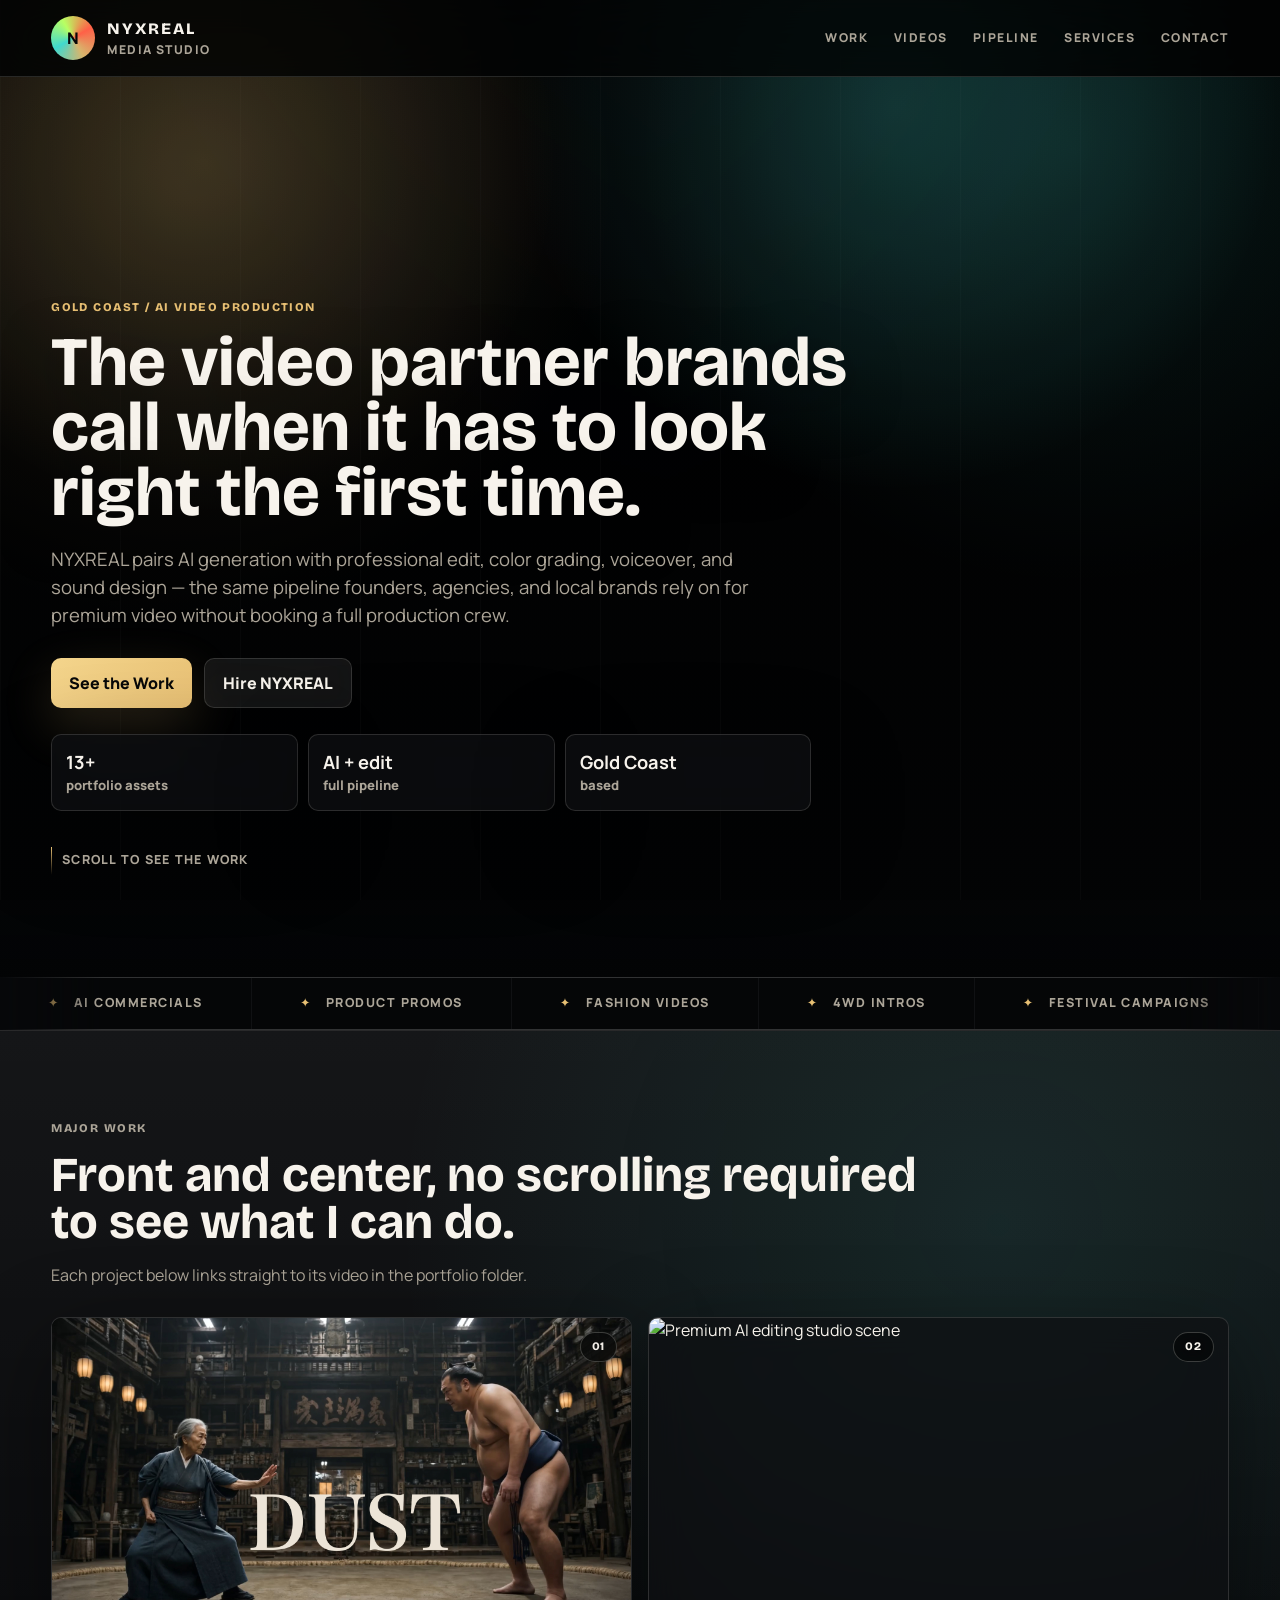
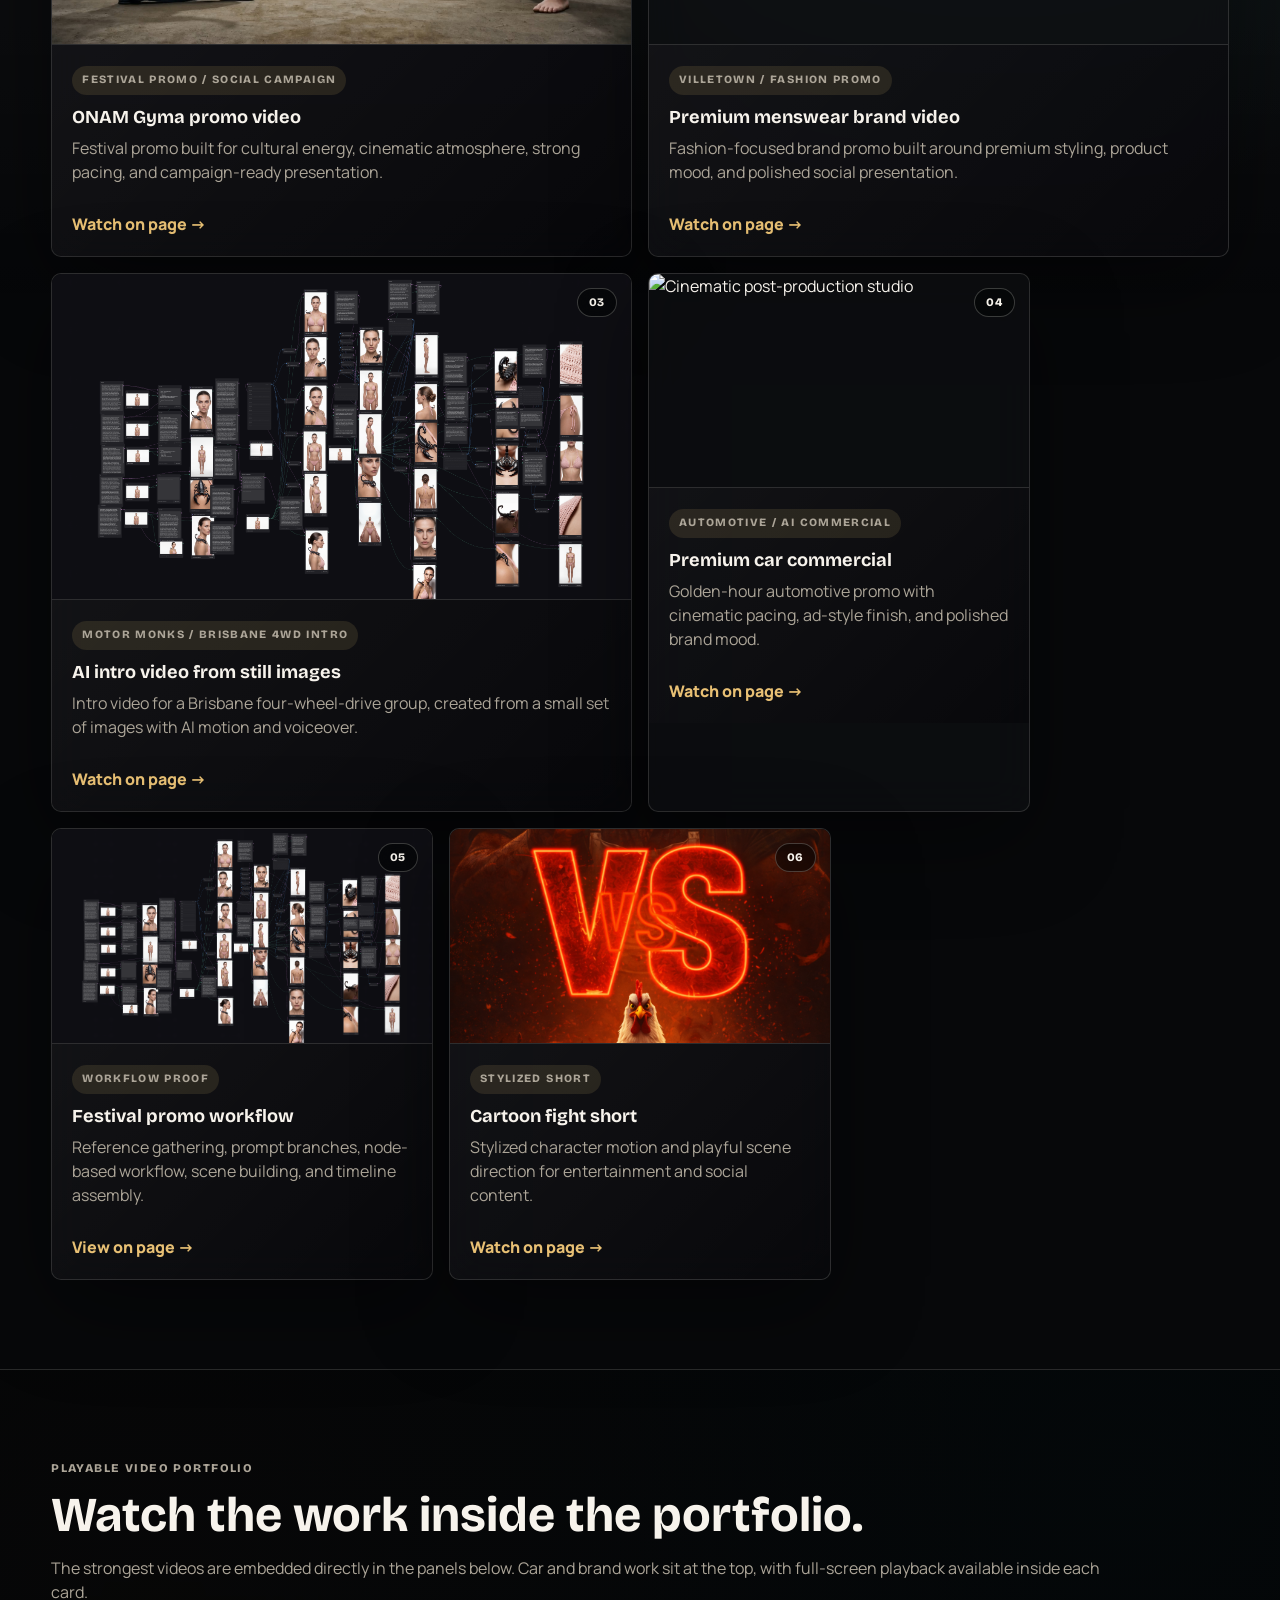
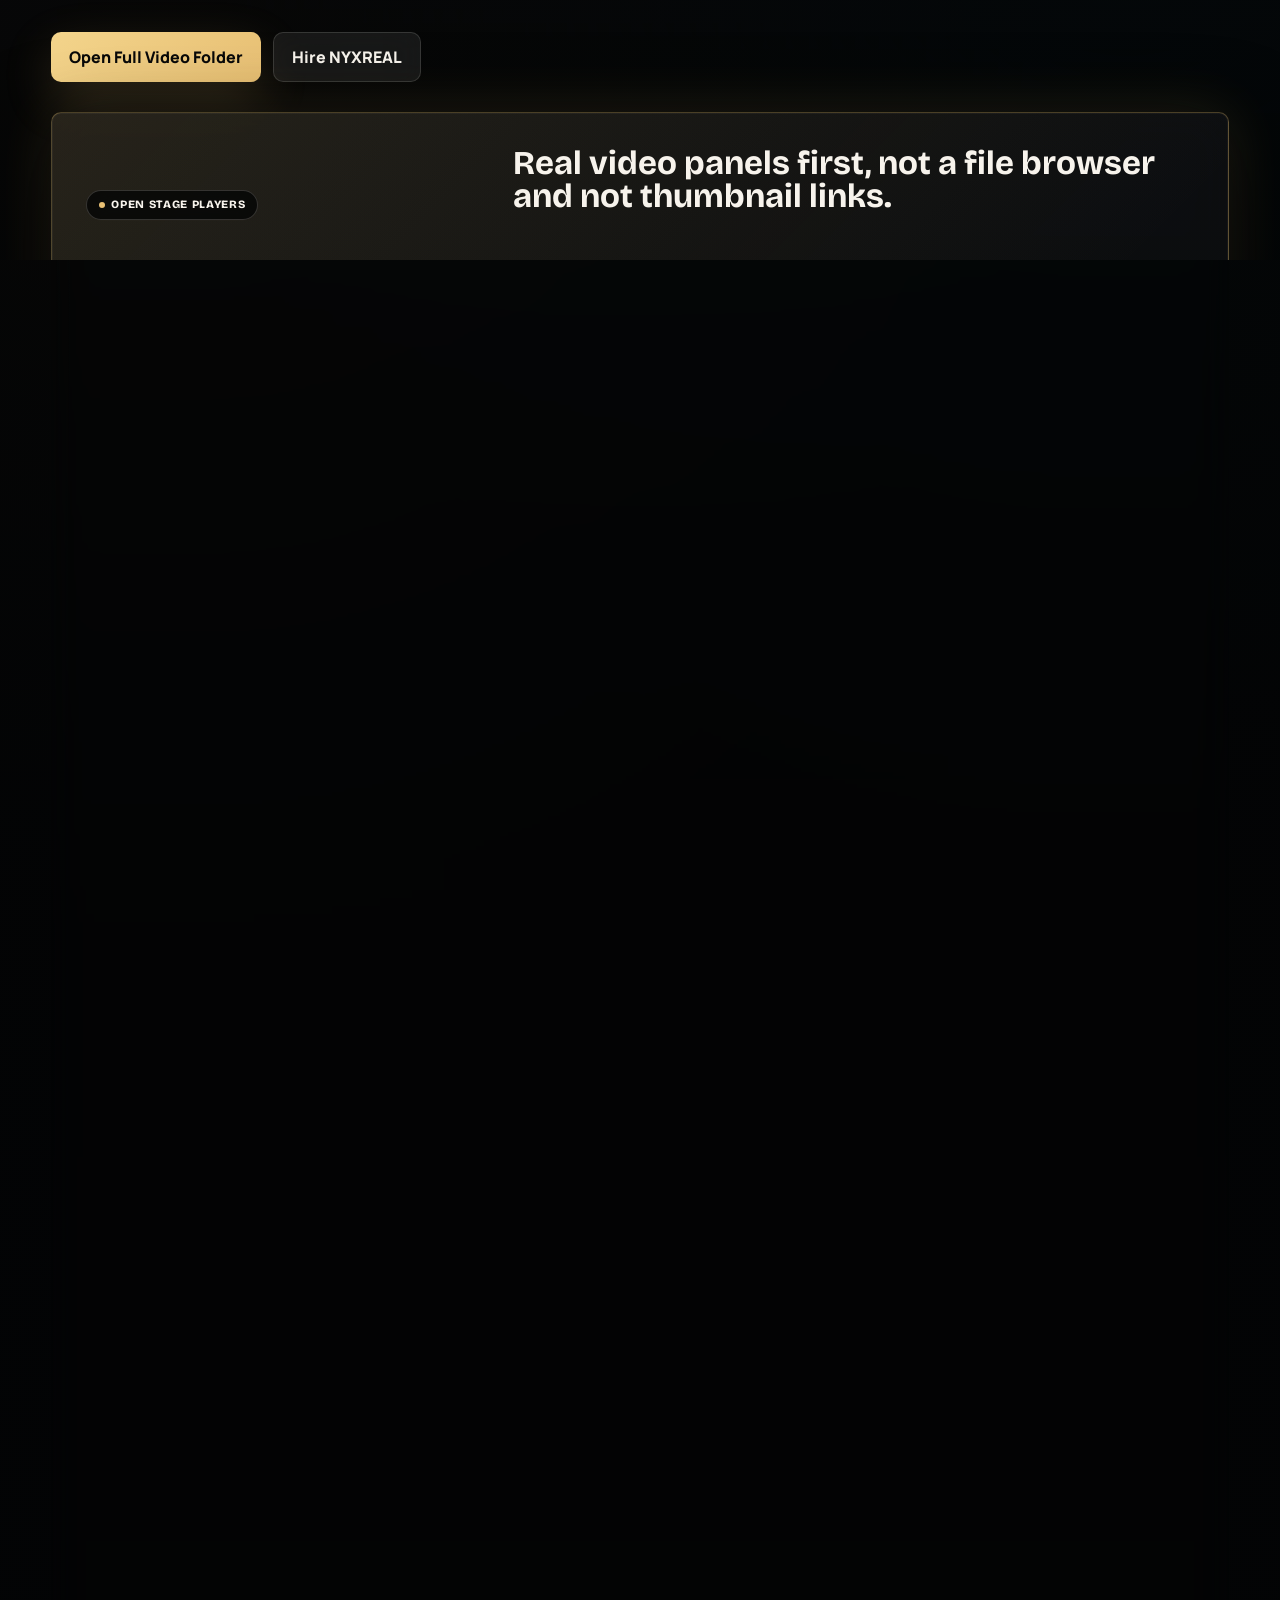
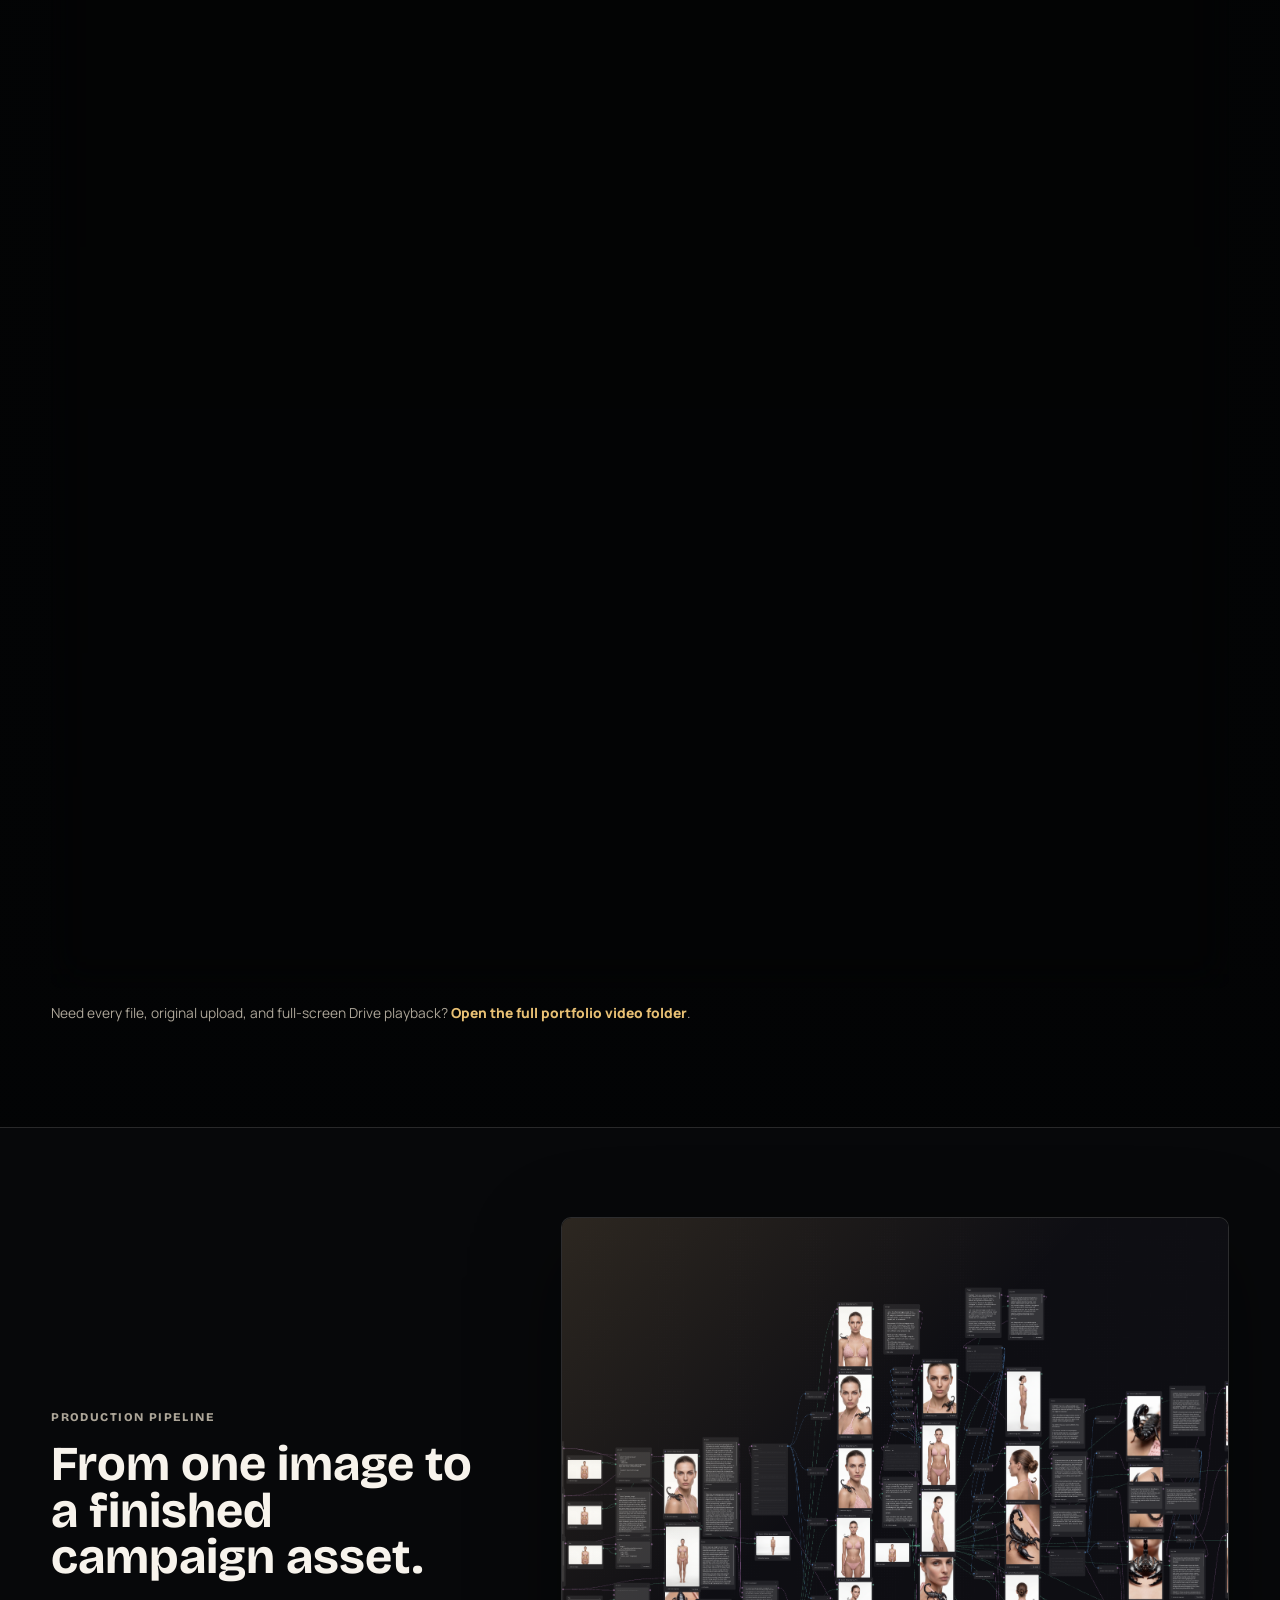
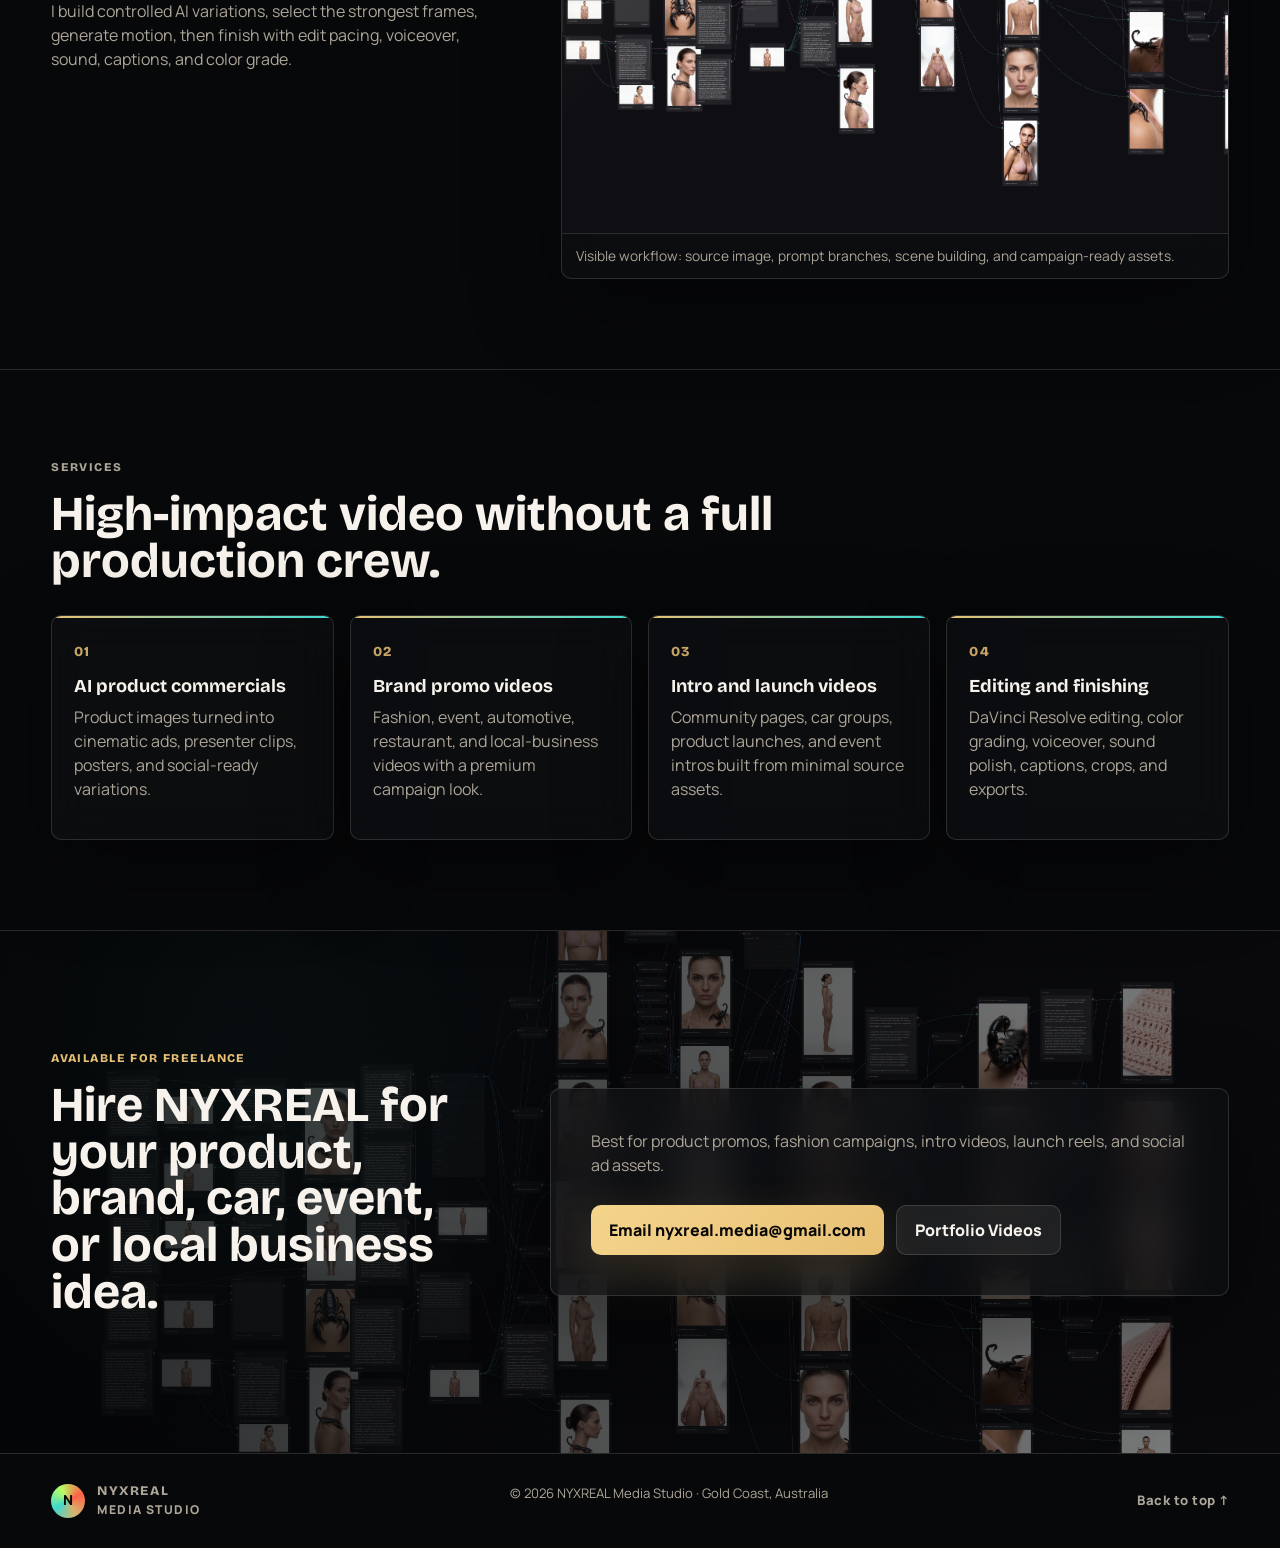
==== commit e705771b: "Put playable car reel first" ====
--- a/nyxreal-github-vercel-portfolio/index.html
+++ b/nyxreal-github-vercel-portfolio/index.html
@@ -218,31 +218,31 @@
           <div class="video-showcase-grid">
             <article class="video-tile video-player-tile video-tile-large">
               <div class="video-frame">
-                <button class="video-poster-button" type="button" aria-label="Play AI car video">
-                  <img src="https://drive.google.com/thumbnail?id=1sJ1bKme2TxR39V3Y7qucraU0JMmk2rg6&sz=w1200" alt="AI car video preview" />
-                  <span>Play on page</span>
-                </button>
-                <iframe src="https://drive.google.com/file/d/1sJ1bKme2TxR39V3Y7qucraU0JMmk2rg6/preview" title="AI car video" allow="autoplay; fullscreen" allowfullscreen loading="lazy"></iframe>
-              </div>
-              <div class="video-tile-copy">
-                <span>01 / Automotive Hero</span>
-                <h3>AI car video</h3>
-                <p>Premium automotive reel with cinematic pacing, warm light, and ad-style finish.</p>
-              </div>
-            </article>
-
-            <article class="video-tile video-player-tile">
-              <div class="video-frame">
                 <button class="video-poster-button" type="button" aria-label="Play Motor Monks intro">
-                  <img src="https://drive.google.com/thumbnail?id=17ZudBjRrMmQSAugVKb00de-SfJ-prIdp&sz=w900" alt="Motor Monks intro preview" />
+                  <img src="https://drive.google.com/thumbnail?id=17ZudBjRrMmQSAugVKb00de-SfJ-prIdp&sz=w1200" alt="Motor Monks intro preview" />
                   <span>Play on page</span>
                 </button>
                 <iframe src="https://drive.google.com/file/d/17ZudBjRrMmQSAugVKb00de-SfJ-prIdp/preview" title="Motor Monks intro" allow="autoplay; fullscreen" allowfullscreen loading="lazy"></iframe>
               </div>
               <div class="video-tile-copy">
-                <span>02 / 4WD Intro</span>
+                <span>01 / 4WD Intro</span>
                 <h3>Motor Monks intro</h3>
                 <p>Brisbane 4WD intro built from stills with AI motion and professional voiceover.</p>
+              </div>
+            </article>
+
+            <article class="video-tile video-player-tile">
+              <div class="video-frame">
+                <button class="video-poster-button" type="button" aria-label="Play AI car video">
+                  <img src="https://drive.google.com/thumbnail?id=1sJ1bKme2TxR39V3Y7qucraU0JMmk2rg6&sz=w900" alt="AI car video preview" />
+                  <span>Play on page</span>
+                </button>
+                <iframe src="https://drive.google.com/file/d/1sJ1bKme2TxR39V3Y7qucraU0JMmk2rg6/preview" title="AI car video" allow="autoplay; fullscreen" allowfullscreen loading="lazy"></iframe>
+              </div>
+              <div class="video-tile-copy">
+                <span>02 / Automotive Concept</span>
+                <h3>AI road video</h3>
+                <p>Roadside AI concept reel with cinematic pacing and social-ready presentation.</p>
               </div>
             </article>
 
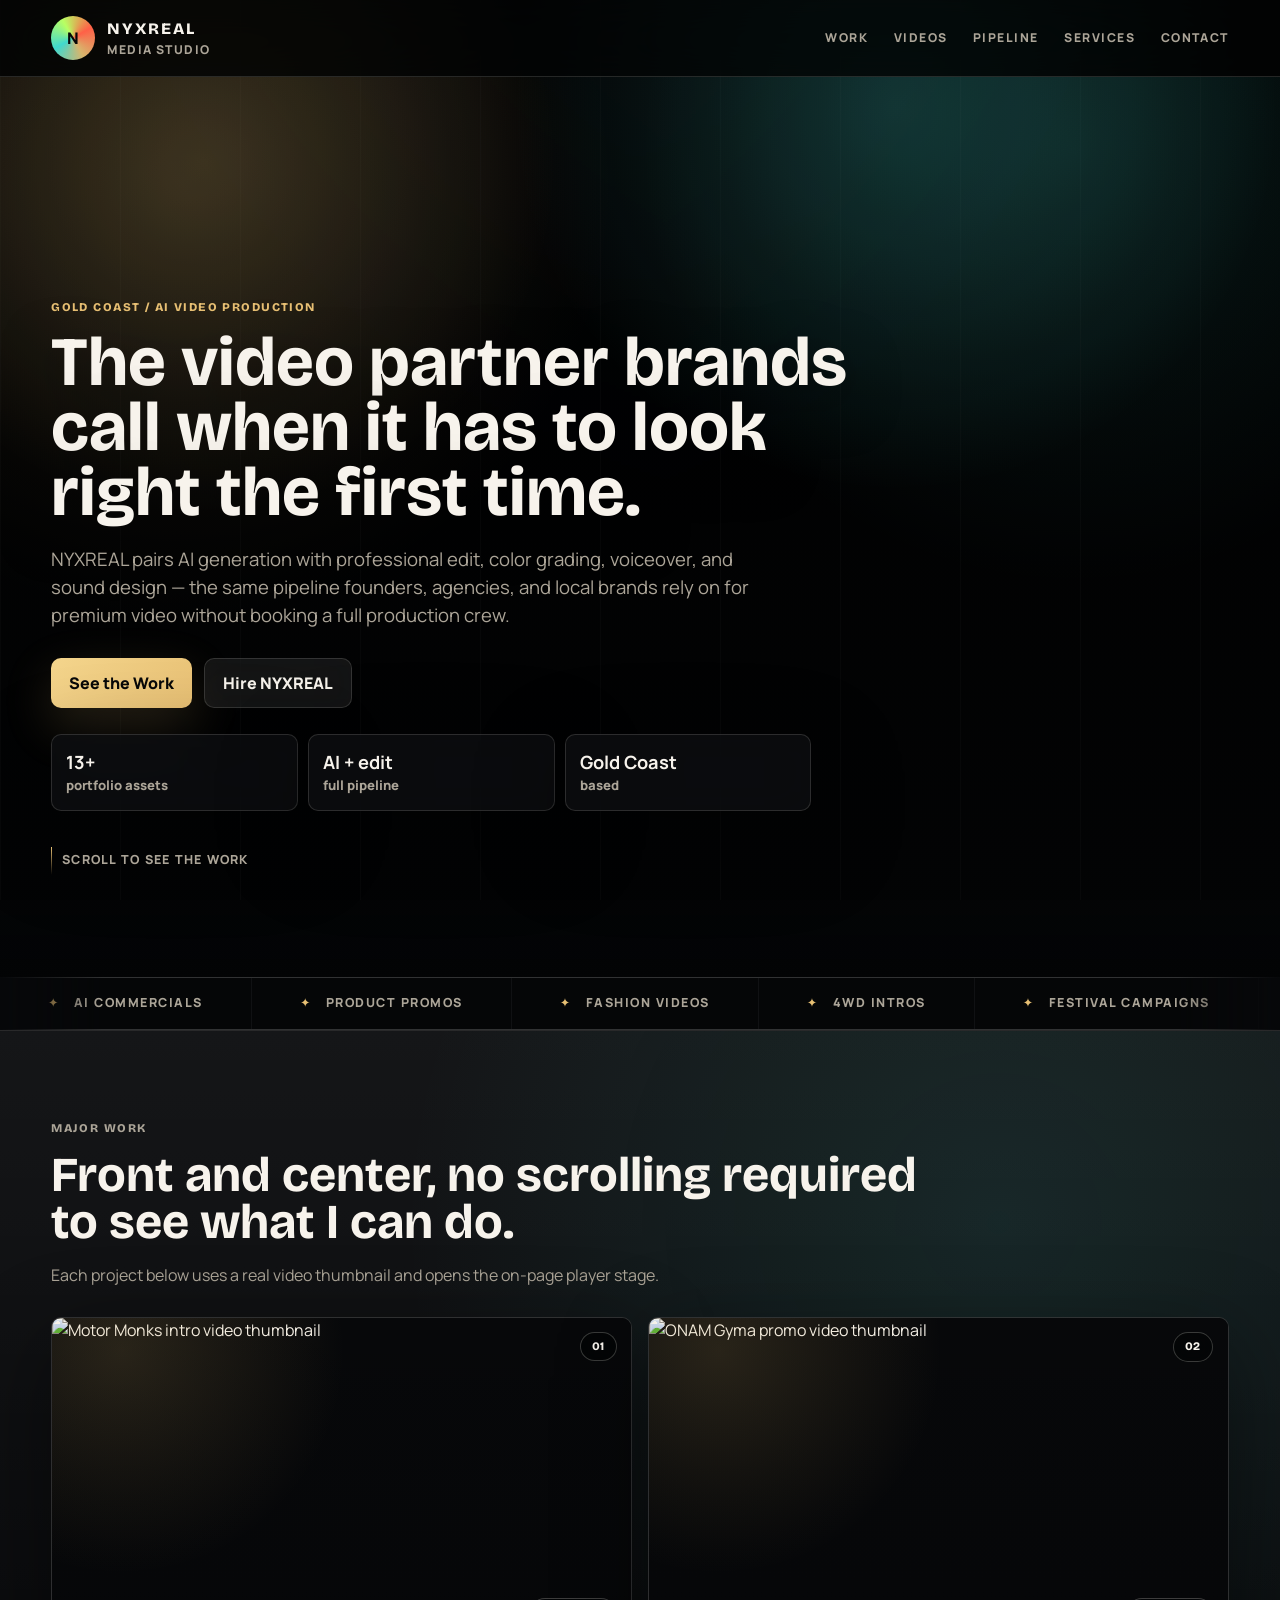
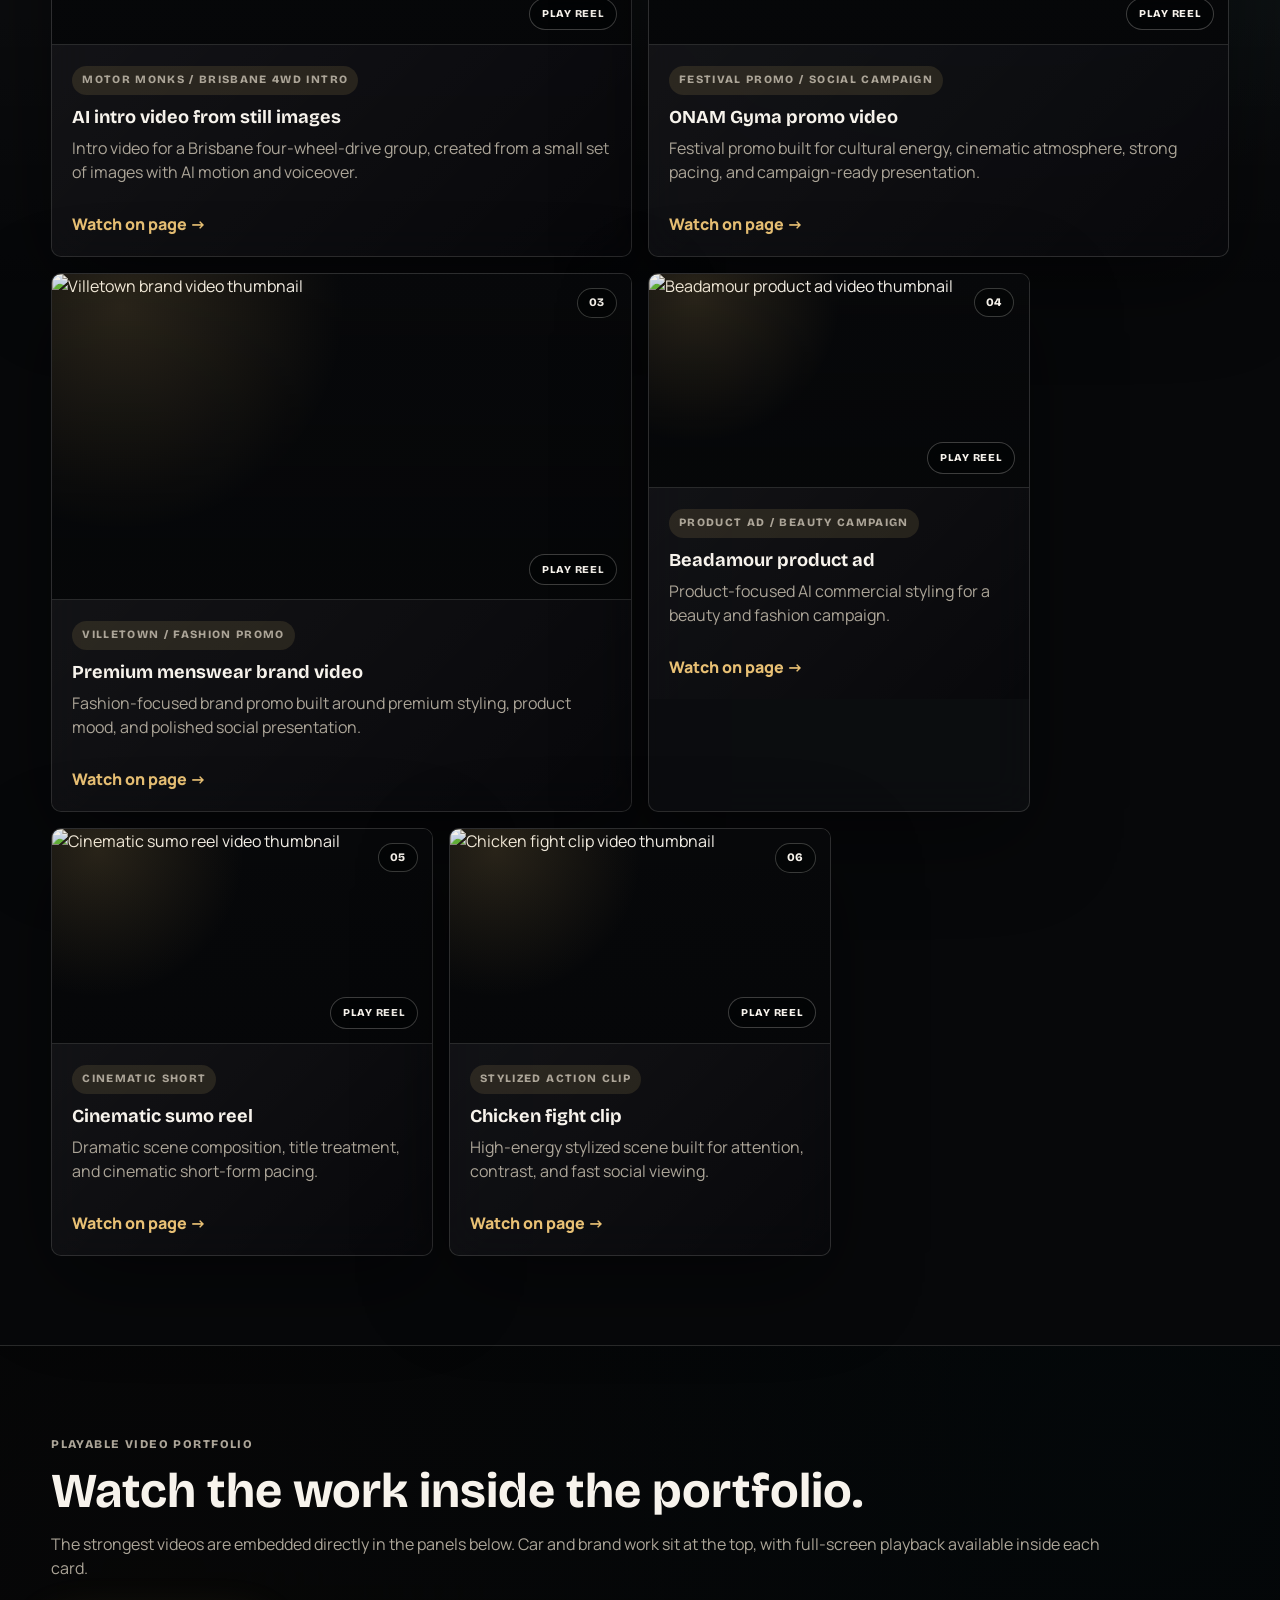
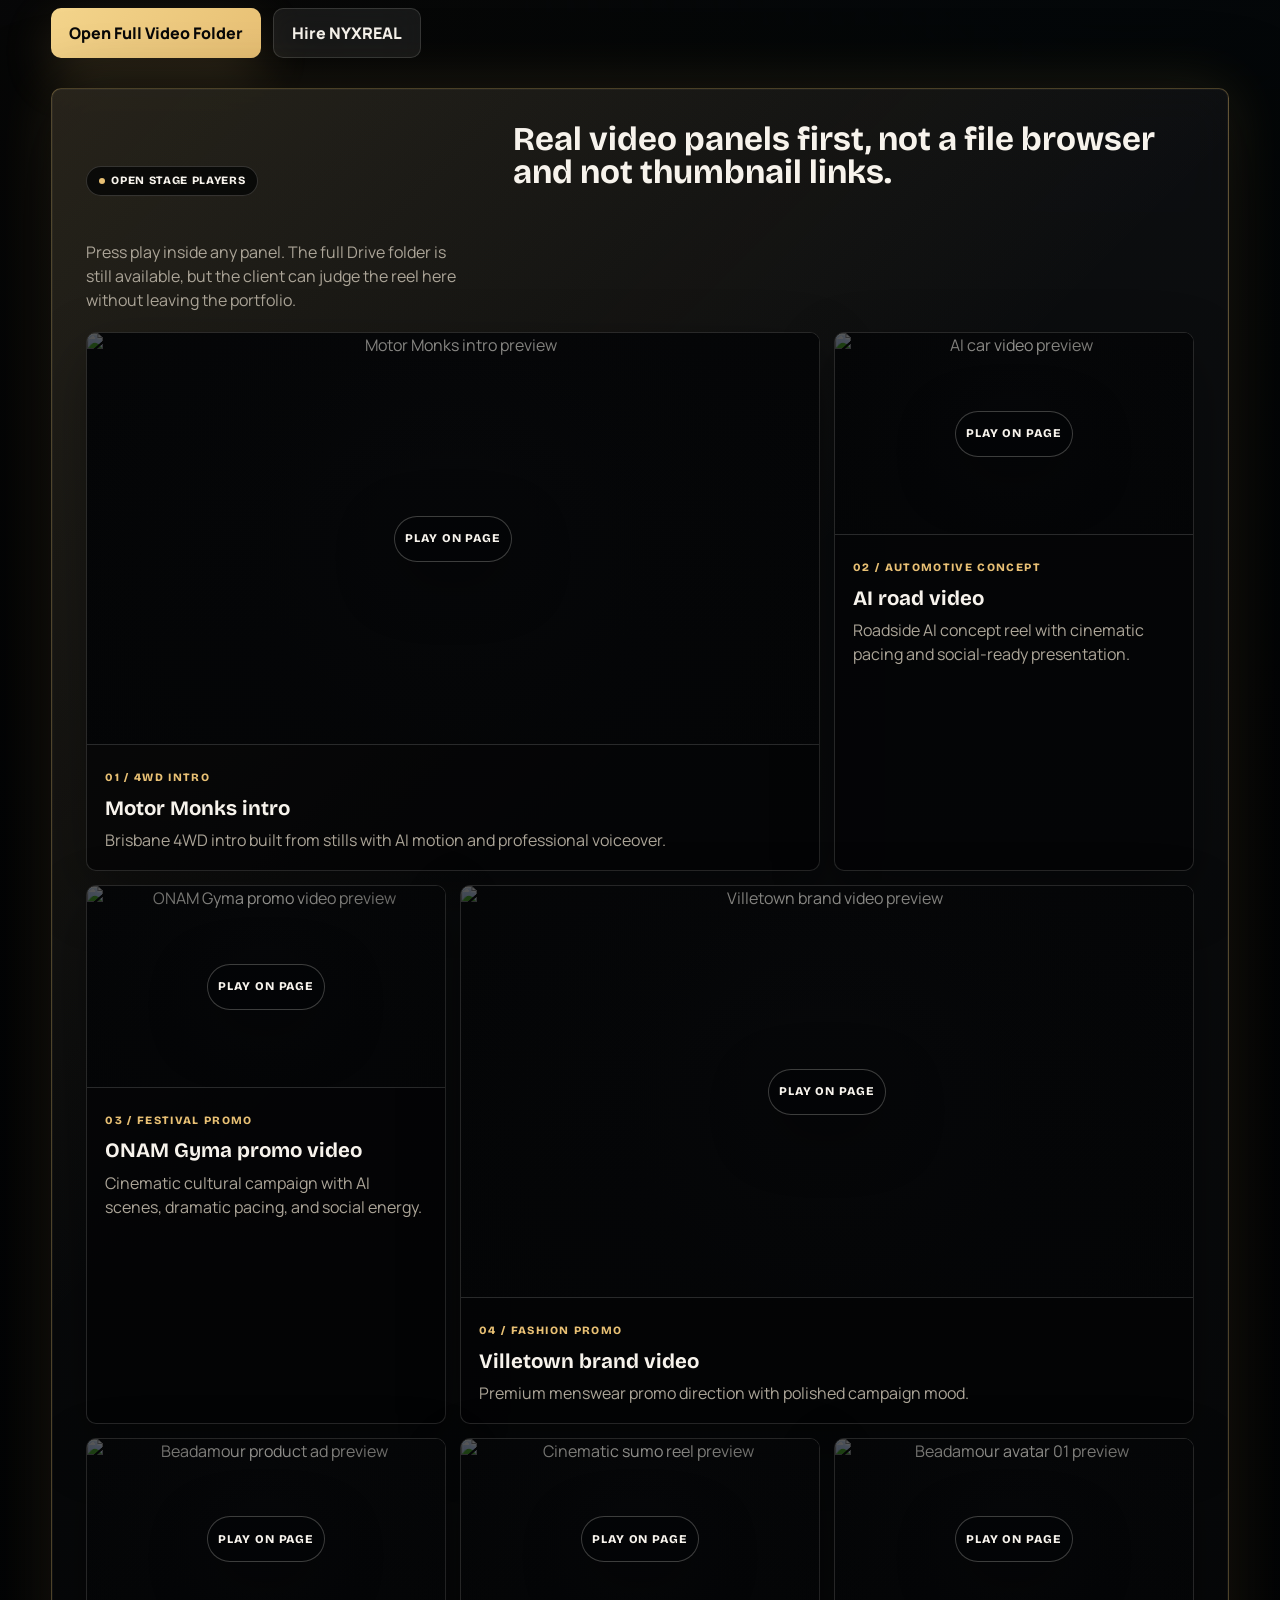
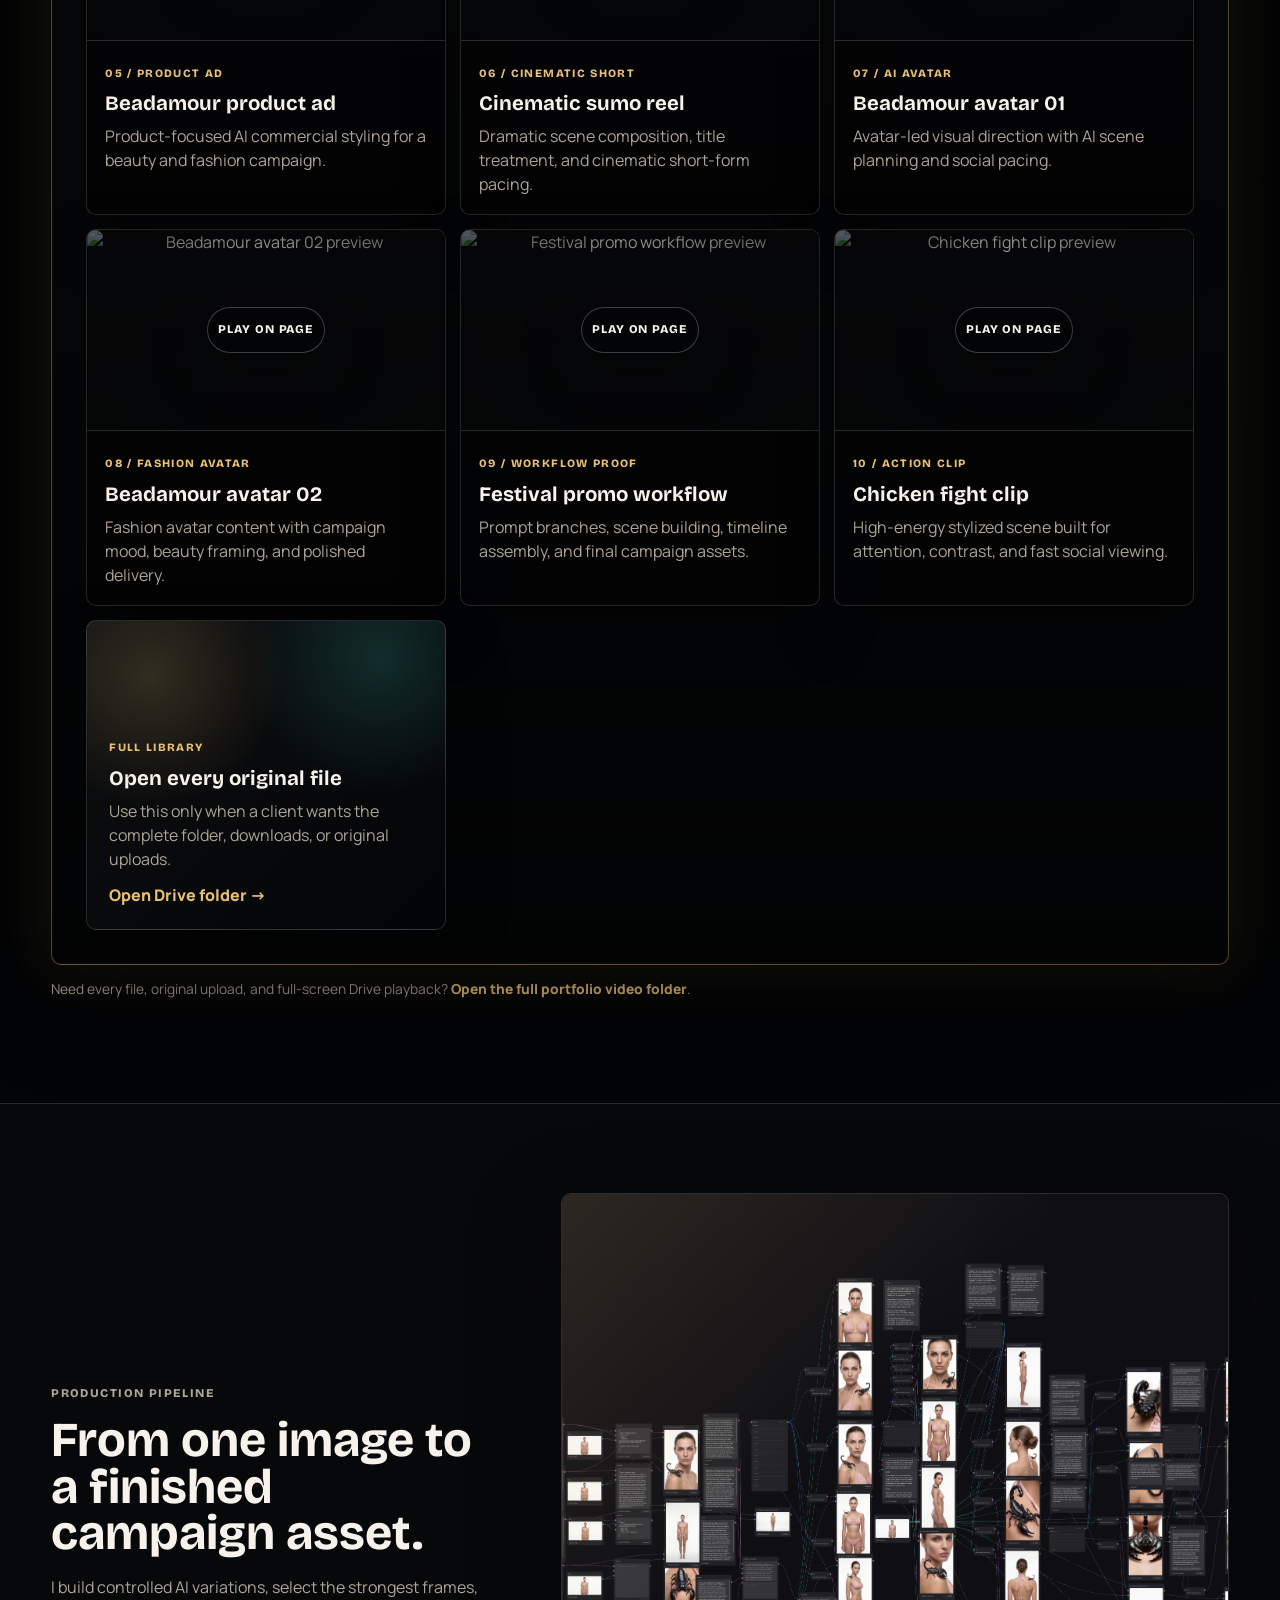
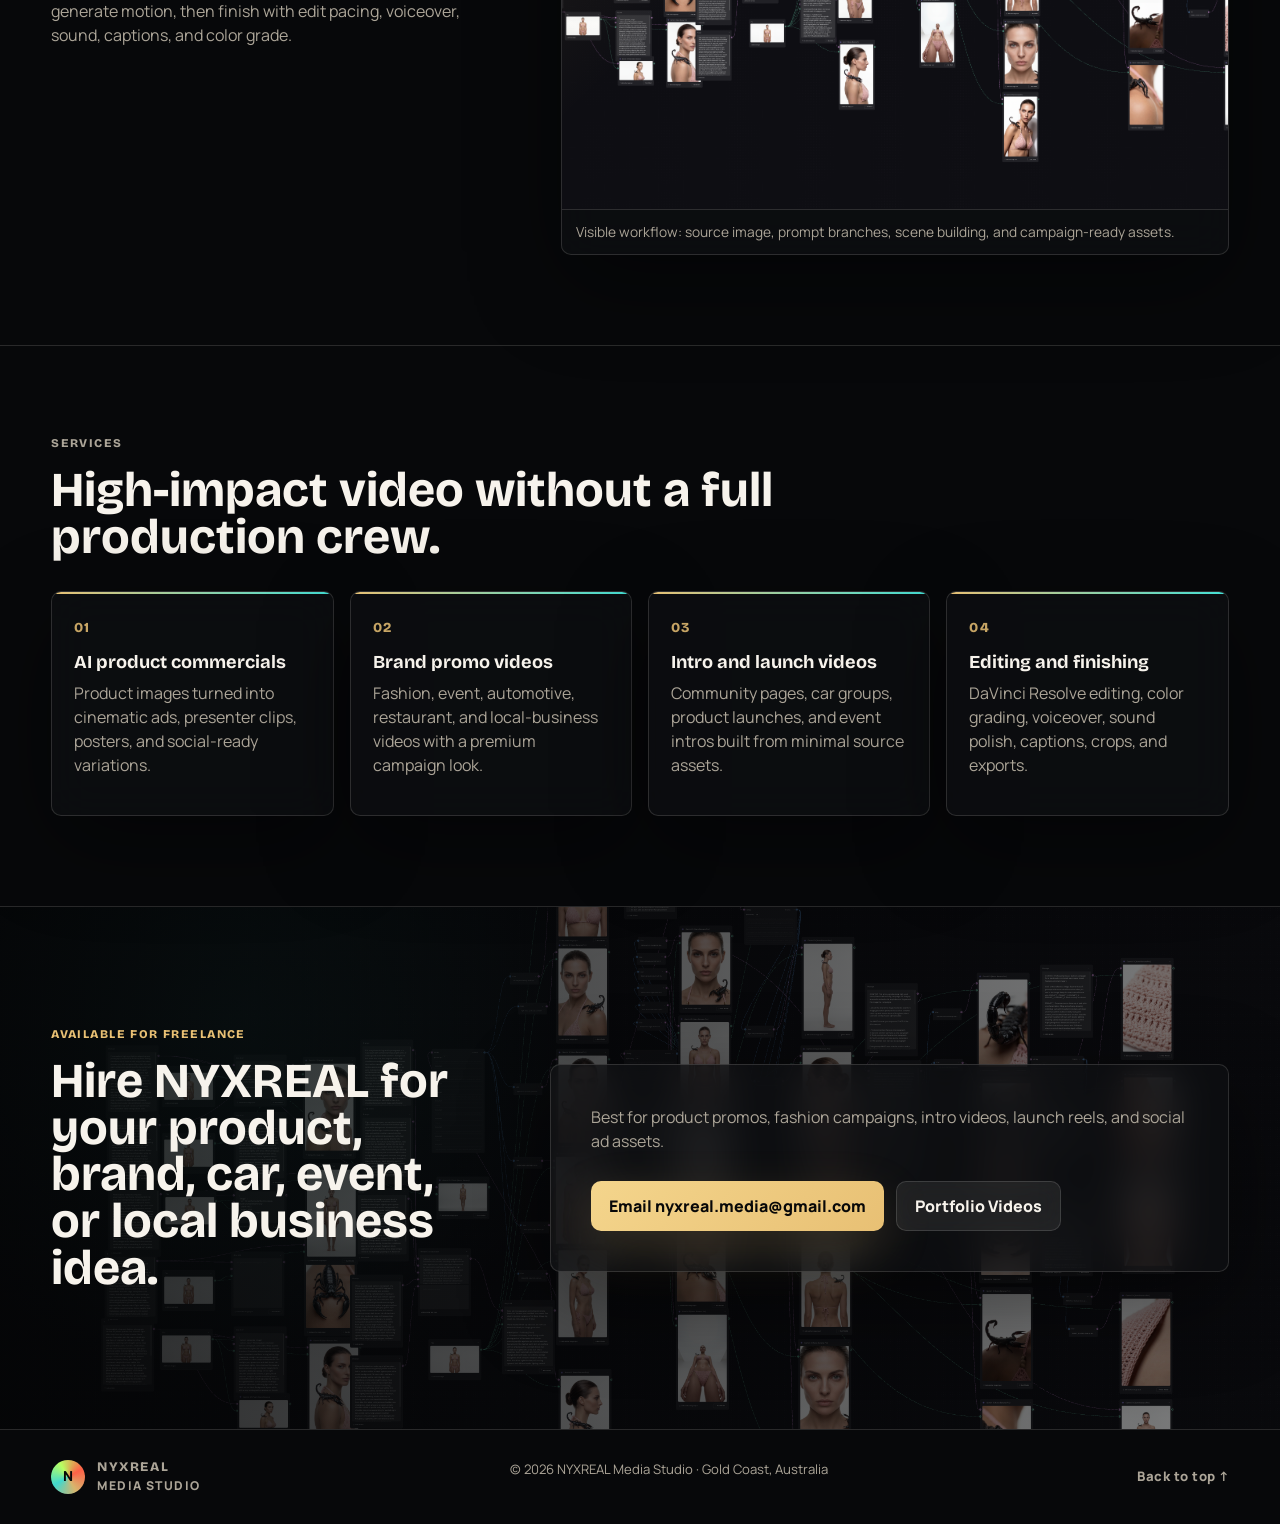
==== commit bfbf7b6a: "Use real thumbnails for work cards" ====
--- a/nyxreal-github-vercel-portfolio/index.html
+++ b/nyxreal-github-vercel-portfolio/index.html
@@ -94,14 +94,27 @@
         <div class="section-heading">
           <p class="eyebrow">Major work</p>
           <h2>Front and center, no scrolling required to see what I can do.</h2>
-          <p>Each project below links straight to its video in the portfolio folder.</p>
+          <p>Each project below uses a real video thumbnail and opens the on-page player stage.</p>
         </div>
 
         <div class="work-grid">
           <article class="project-card feature">
             <span class="card-index">01</span>
             <div class="card-media">
-              <img src="assets/still-sumo.jpg" alt="Festival promo cinematic still" />
+              <img src="https://drive.google.com/thumbnail?id=17ZudBjRrMmQSAugVKb00de-SfJ-prIdp&sz=w1200" alt="Motor Monks intro video thumbnail" />
+            </div>
+            <div class="project-body">
+              <p class="tag">Motor Monks / Brisbane 4WD intro</p>
+              <h3>AI intro video from still images</h3>
+              <p>Intro video for a Brisbane four-wheel-drive group, created from a small set of images with AI motion and voiceover.</p>
+              <a href="#videos">Watch on page →</a>
+            </div>
+          </article>
+
+          <article class="project-card feature">
+            <span class="card-index">02</span>
+            <div class="card-media">
+              <img src="https://drive.google.com/thumbnail?id=16QTobD_cT1fNqeA3X7X1pSF8464mgDGk&sz=w1200" alt="ONAM Gyma promo video thumbnail" />
             </div>
             <div class="project-body">
               <p class="tag">Festival promo / social campaign</p>
@@ -112,9 +125,9 @@
           </article>
 
           <article class="project-card feature">
-            <span class="card-index">02</span>
-            <div class="card-media">
-              <img src="assets/nyxreal-higgsfield-hero.png" alt="Premium AI editing studio scene" />
+            <span class="card-index">03</span>
+            <div class="card-media">
+              <img src="https://drive.google.com/thumbnail?id=1OJUF7BR7fnv9WnHaU5pJ7X6SYczCpMES&sz=w1200" alt="Villetown brand video thumbnail" />
             </div>
             <div class="project-body">
               <p class="tag">Villetown / fashion promo</p>
@@ -124,28 +137,15 @@
             </div>
           </article>
 
-          <article class="project-card feature">
-            <span class="card-index">03</span>
-            <div class="card-media">
-              <img src="assets/pipeline-figmaweavy.png" alt="AI production workflow board" />
-            </div>
-            <div class="project-body">
-              <p class="tag">Motor Monks / Brisbane 4WD intro</p>
-              <h3>AI intro video from still images</h3>
-              <p>Intro video for a Brisbane four-wheel-drive group, created from a small set of images with AI motion and voiceover.</p>
-              <a href="#videos">Watch on page →</a>
-            </div>
-          </article>
-
           <article class="project-card">
             <span class="card-index">04</span>
             <div class="card-media">
-              <img src="assets/nyxreal-higgsfield-hero.png" alt="Cinematic post-production studio" />
-            </div>
-            <div class="project-body">
-              <p class="tag">Automotive / AI commercial</p>
-              <h3>Premium car commercial</h3>
-              <p>Golden-hour automotive promo with cinematic pacing, ad-style finish, and polished brand mood.</p>
+              <img src="https://drive.google.com/thumbnail?id=1ZTo_PbvkWmccDhddeLx8Krg1_8JQtUWK&sz=w900" alt="Beadamour product ad video thumbnail" />
+            </div>
+            <div class="project-body">
+              <p class="tag">Product ad / beauty campaign</p>
+              <h3>Beadamour product ad</h3>
+              <p>Product-focused AI commercial styling for a beauty and fashion campaign.</p>
               <a href="#videos">Watch on page →</a>
             </div>
           </article>
@@ -153,25 +153,25 @@
           <article class="project-card">
             <span class="card-index">05</span>
             <div class="card-media">
-              <img src="assets/pipeline-figmaweavy.png" alt="AI workflow board showing scene generation" />
-            </div>
-            <div class="project-body">
-              <p class="tag">Workflow proof</p>
-              <h3>Festival promo workflow</h3>
-              <p>Reference gathering, prompt branches, node-based workflow, scene building, and timeline assembly.</p>
-              <a href="#videos">View on page →</a>
+              <img src="https://drive.google.com/thumbnail?id=1HVHFVWjmn-nBC-aMMxRlkCWLe4XCqedy&sz=w900" alt="Cinematic sumo reel video thumbnail" />
+            </div>
+            <div class="project-body">
+              <p class="tag">Cinematic short</p>
+              <h3>Cinematic sumo reel</h3>
+              <p>Dramatic scene composition, title treatment, and cinematic short-form pacing.</p>
+              <a href="#videos">Watch on page →</a>
             </div>
           </article>
 
           <article class="project-card">
             <span class="card-index">06</span>
             <div class="card-media">
-              <img src="assets/chicken-cover.png" alt="Stylized AI short cover" />
-            </div>
-            <div class="project-body">
-              <p class="tag">Stylized short</p>
-              <h3>Cartoon fight short</h3>
-              <p>Stylized character motion and playful scene direction for entertainment and social content.</p>
+              <img src="https://drive.google.com/thumbnail?id=1Dm7P1t0b8vJpDXgSy0PLyOSDRUqR5V_T&sz=w900" alt="Chicken fight clip video thumbnail" />
+            </div>
+            <div class="project-body">
+              <p class="tag">Stylized action clip</p>
+              <h3>Chicken fight clip</h3>
+              <p>High-energy stylized scene built for attention, contrast, and fast social viewing.</p>
               <a href="#videos">Watch on page →</a>
             </div>
           </article>
--- a/nyxreal-github-vercel-portfolio/styles.css
+++ b/nyxreal-github-vercel-portfolio/styles.css
@@ -807,13 +807,48 @@
 }
 
 .card-media {
-  overflow: hidden;
+  position: relative;
+  overflow: hidden;
+  background: var(--bg);
   border-bottom: 1px solid var(--line);
 }
 
+.card-media::before {
+  position: absolute;
+  inset: 0;
+  z-index: 1;
+  background:
+    linear-gradient(180deg, rgba(3, 4, 5, 0.02), rgba(3, 4, 5, 0.3)),
+    radial-gradient(circle at 12% 10%, rgba(228, 189, 109, 0.16), transparent 38%);
+  content: "";
+  pointer-events: none;
+}
+
+.card-media::after {
+  position: absolute;
+  right: 14px;
+  bottom: 14px;
+  z-index: 2;
+  border: 1px solid rgba(247, 243, 236, 0.24);
+  border-radius: 999px;
+  background: rgba(3, 4, 5, 0.66);
+  backdrop-filter: blur(10px);
+  padding: 7px 12px;
+  color: var(--ink);
+  font-family: var(--font-display);
+  font-size: 0.66rem;
+  font-weight: 900;
+  letter-spacing: 0.08em;
+  text-transform: uppercase;
+  content: "Play reel";
+}
+
 .project-card img {
+  display: block;
+  width: 100%;
   aspect-ratio: 16 / 9;
   object-fit: cover;
+  filter: saturate(1.06) contrast(1.04);
   transition: transform 600ms ease;
 }
 
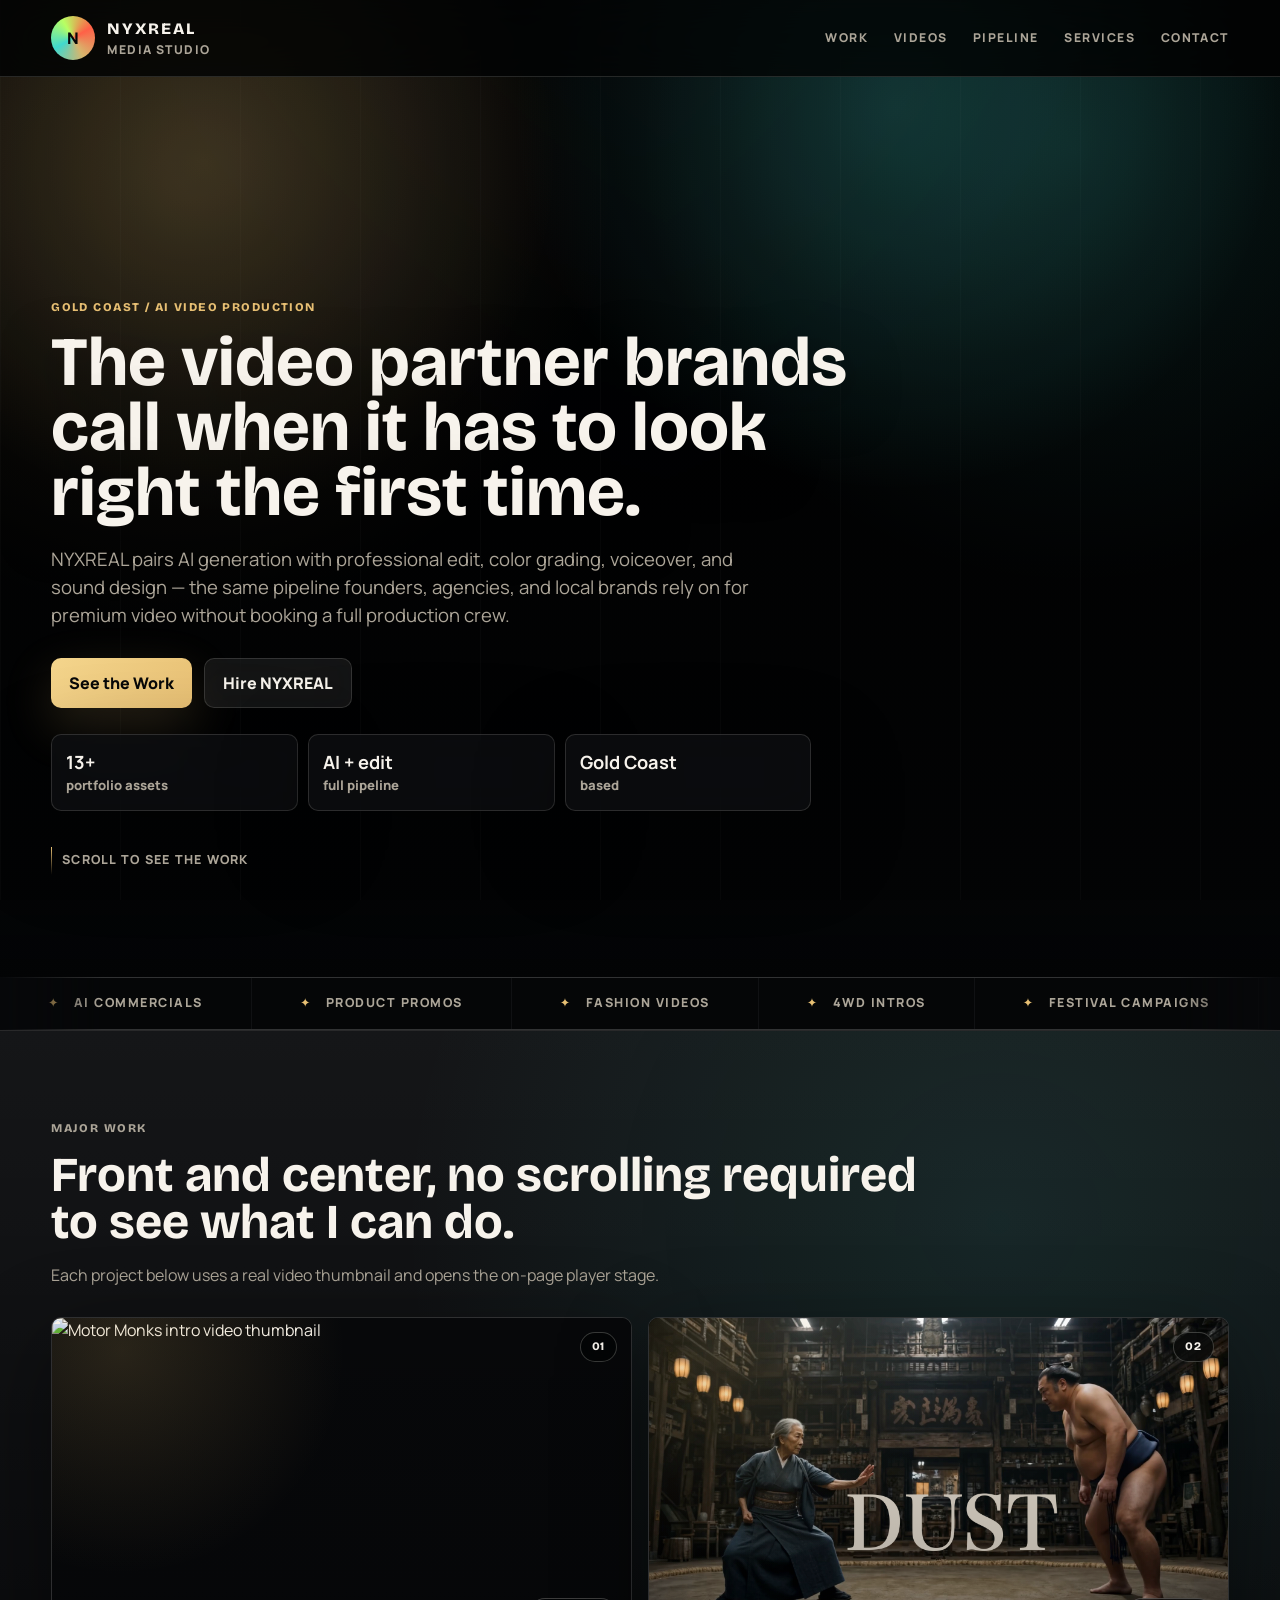
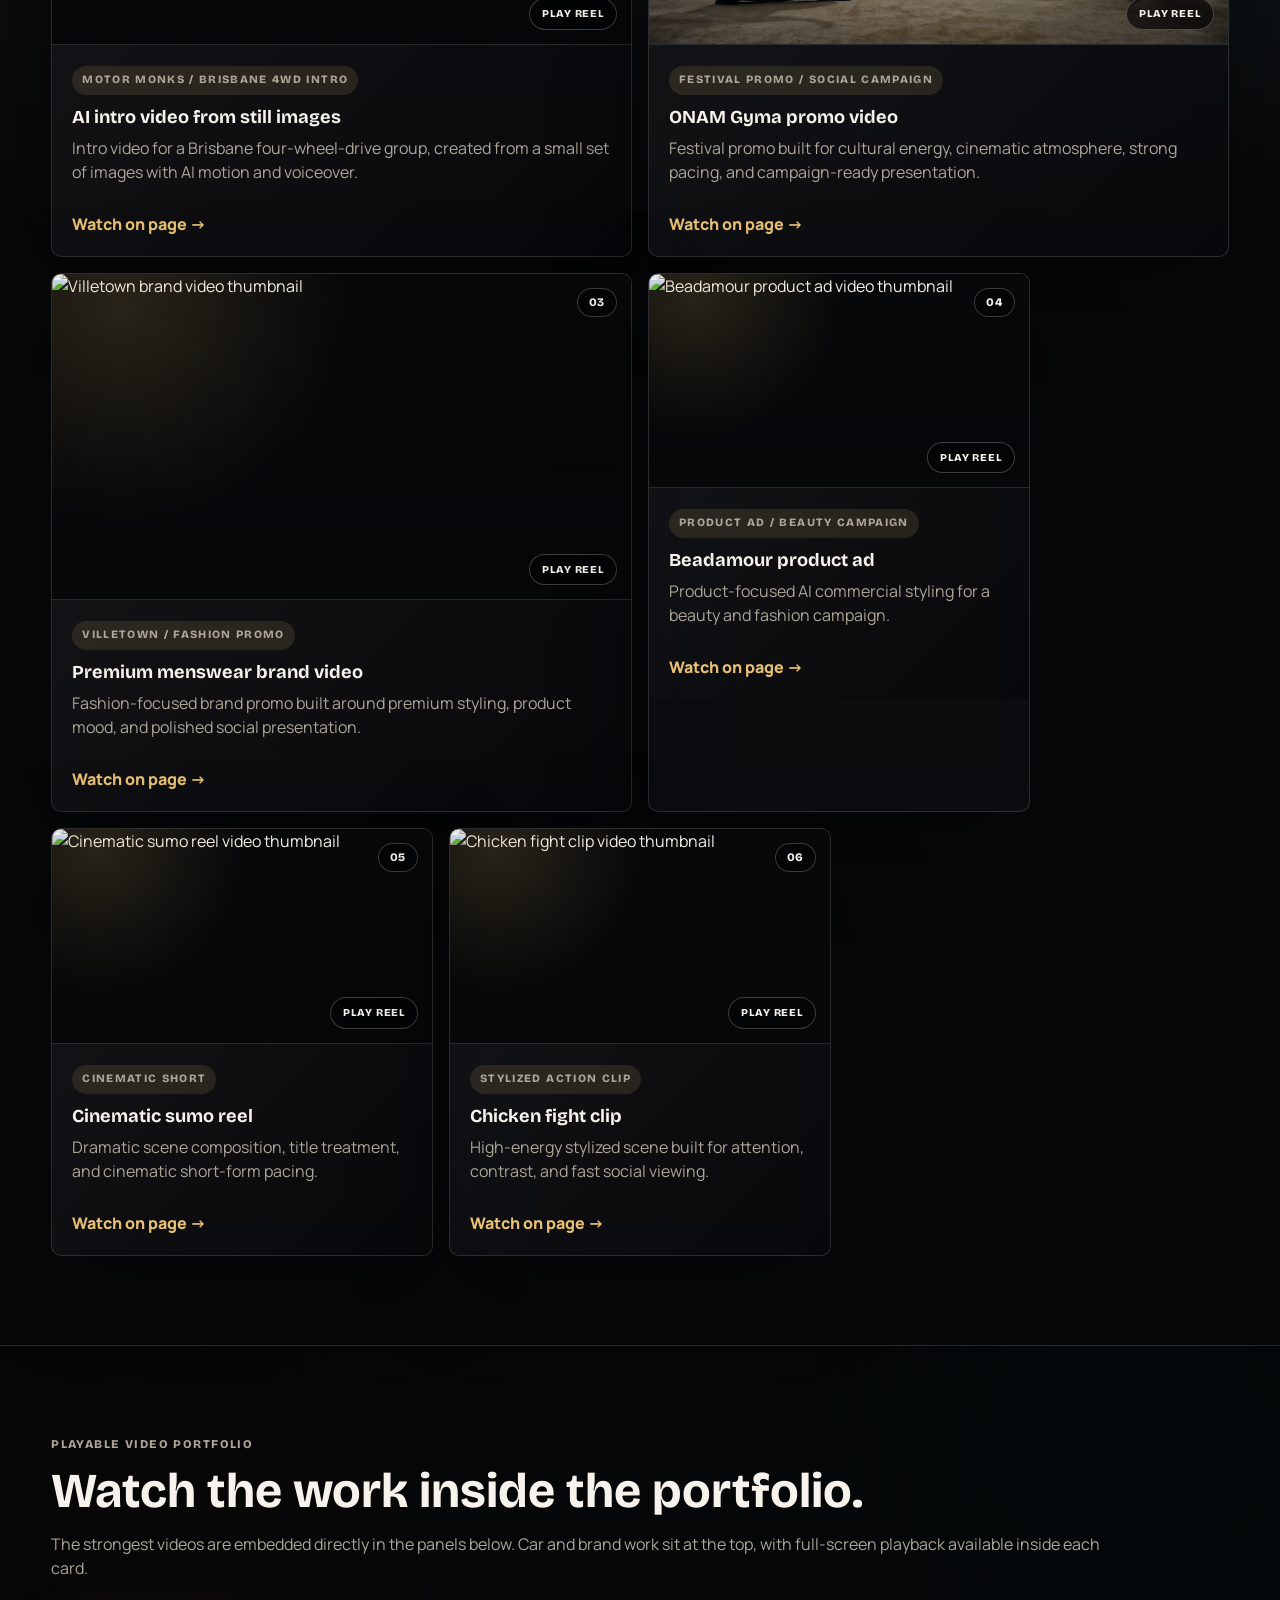
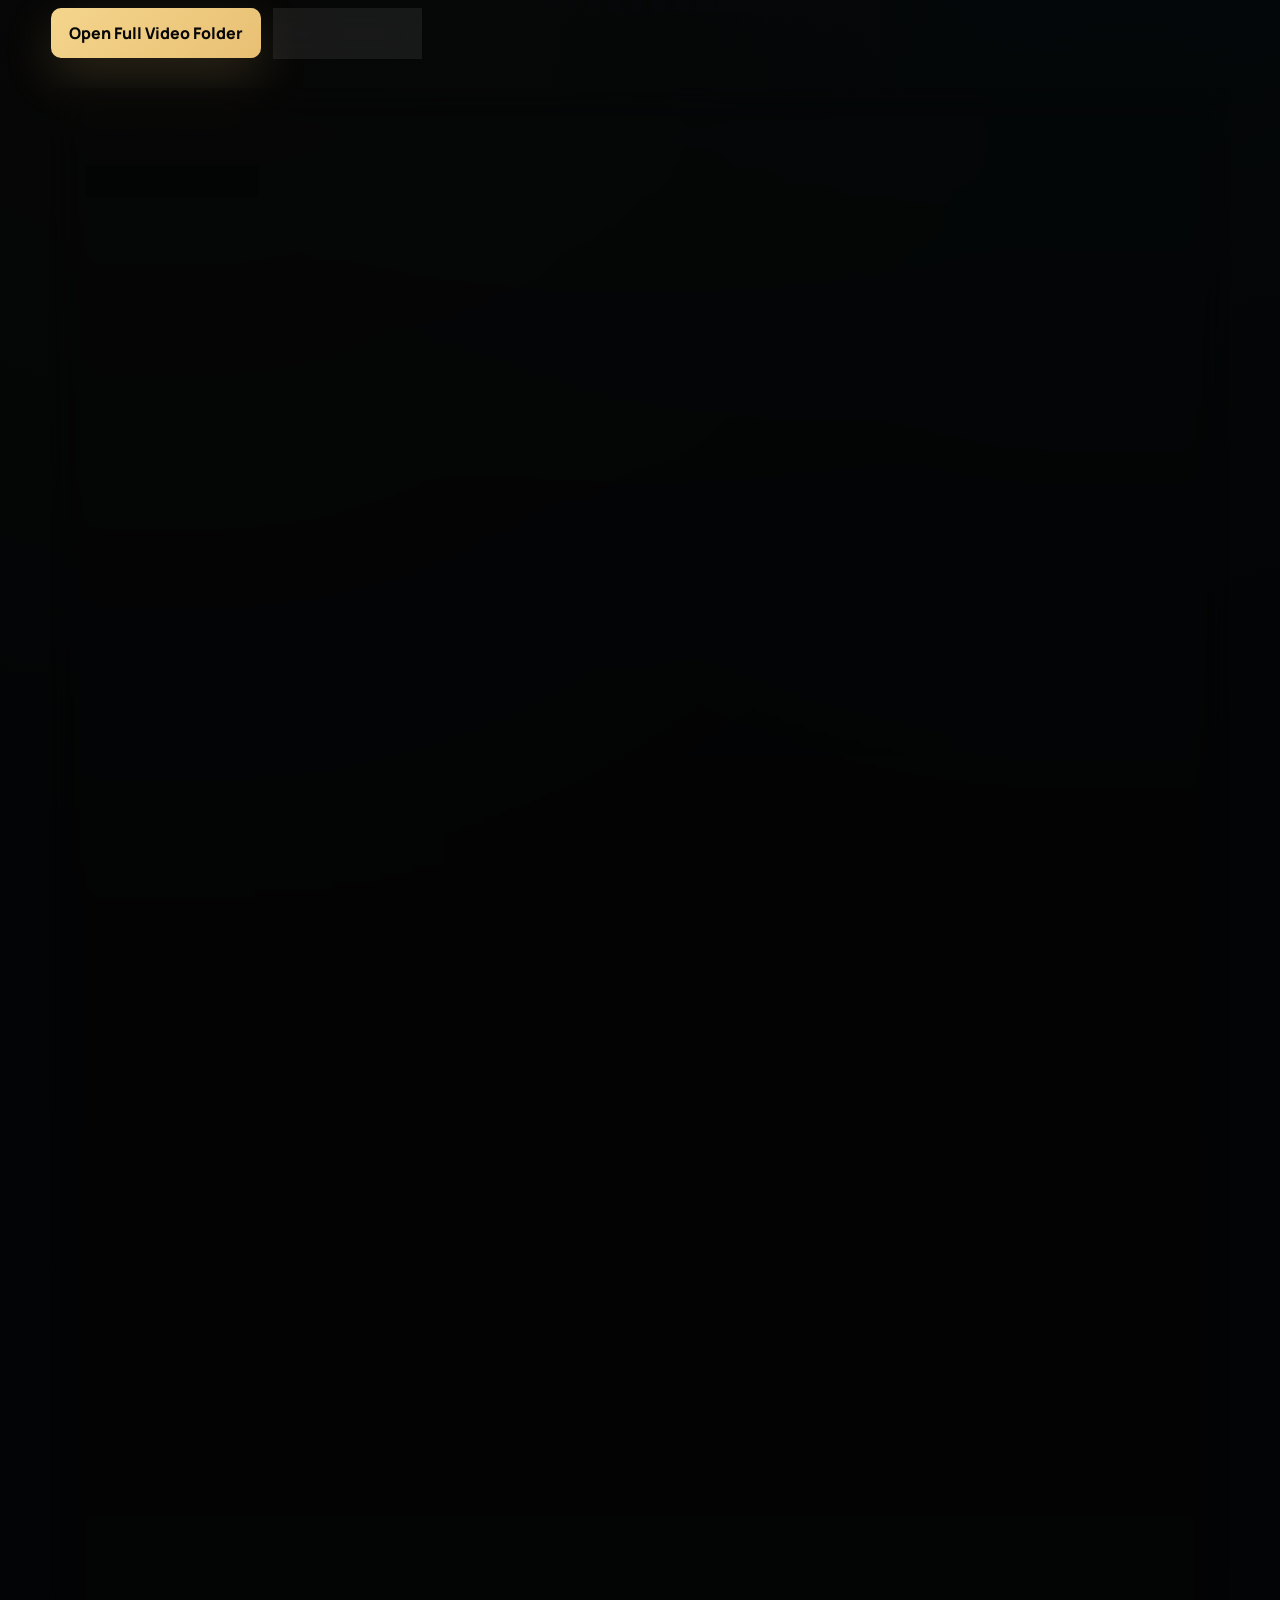
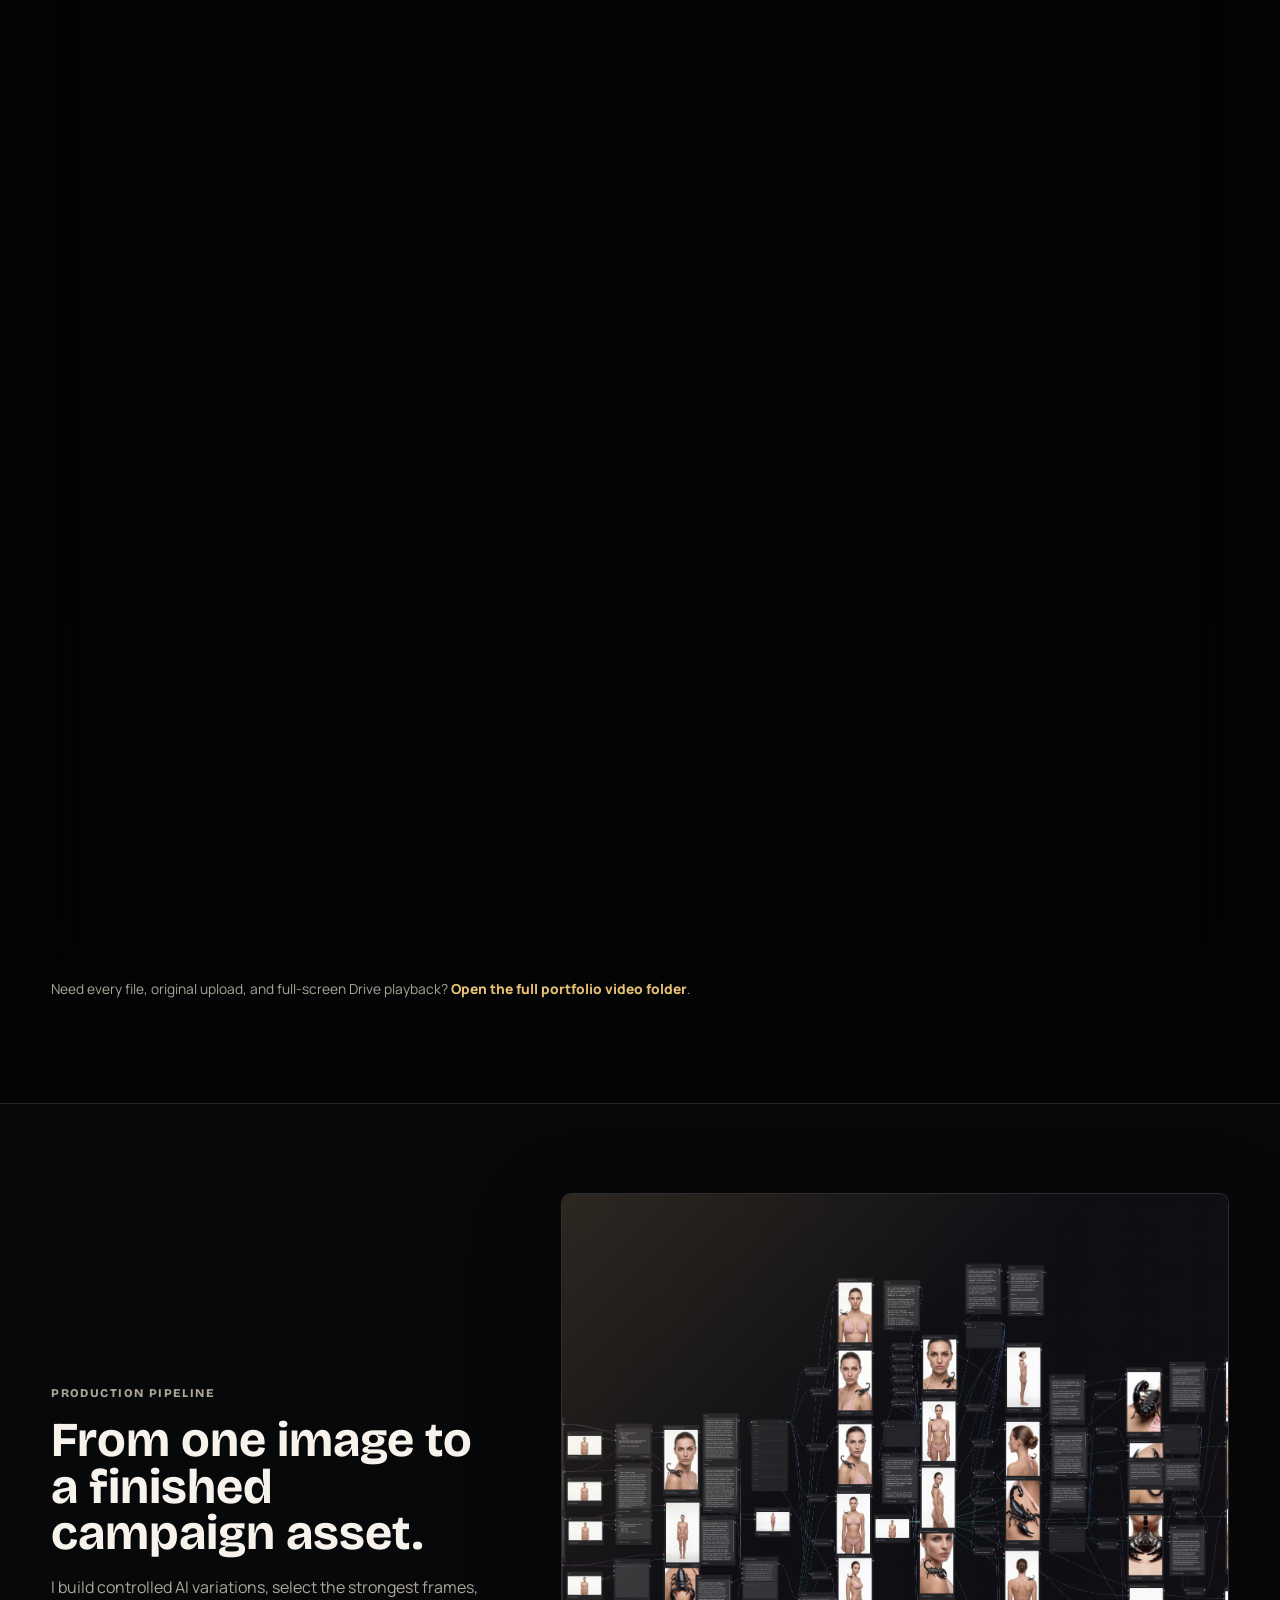
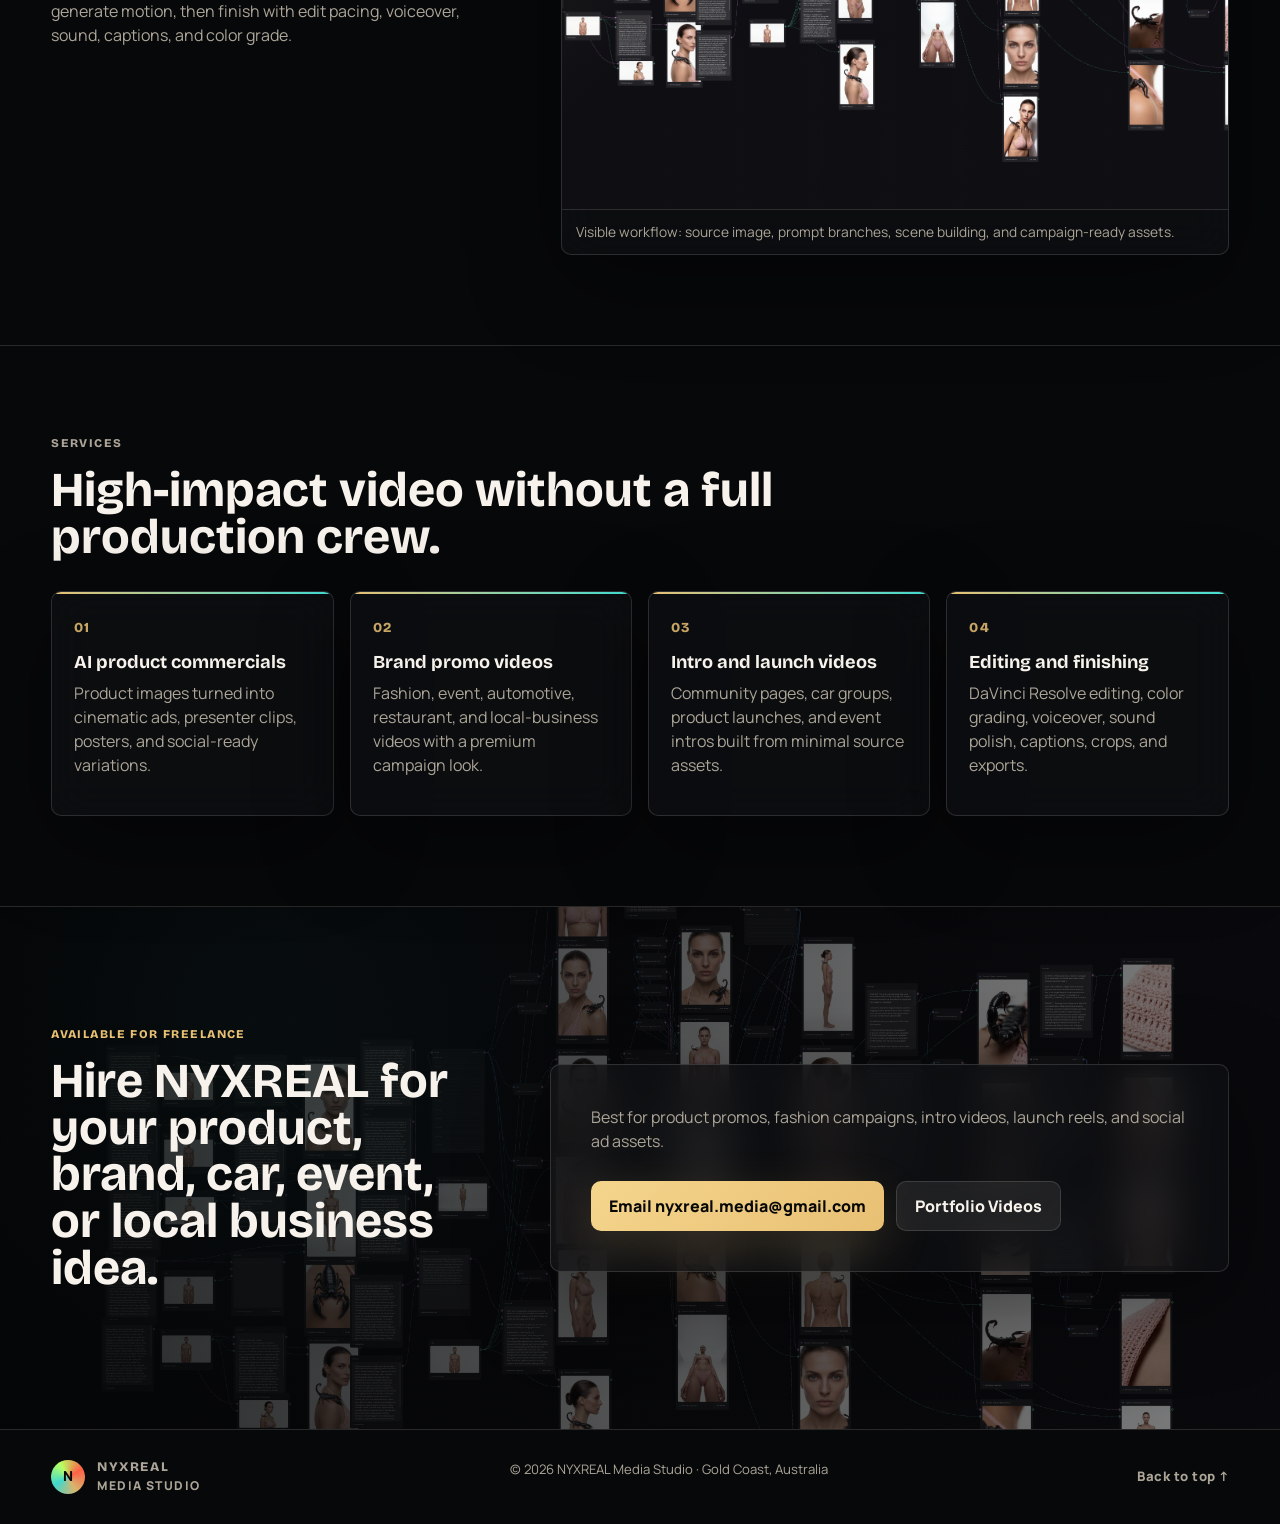
==== commit b9c6a833: "Fix work card video thumbnails" ====
--- a/nyxreal-github-vercel-portfolio/index.html
+++ b/nyxreal-github-vercel-portfolio/index.html
@@ -114,7 +114,7 @@
           <article class="project-card feature">
             <span class="card-index">02</span>
             <div class="card-media">
-              <img src="https://drive.google.com/thumbnail?id=16QTobD_cT1fNqeA3X7X1pSF8464mgDGk&sz=w1200" alt="ONAM Gyma promo video thumbnail" />
+              <img src="assets/still-sumo.jpg" alt="ONAM Gyma promo cinematic thumbnail" />
             </div>
             <div class="project-body">
               <p class="tag">Festival promo / social campaign</p>
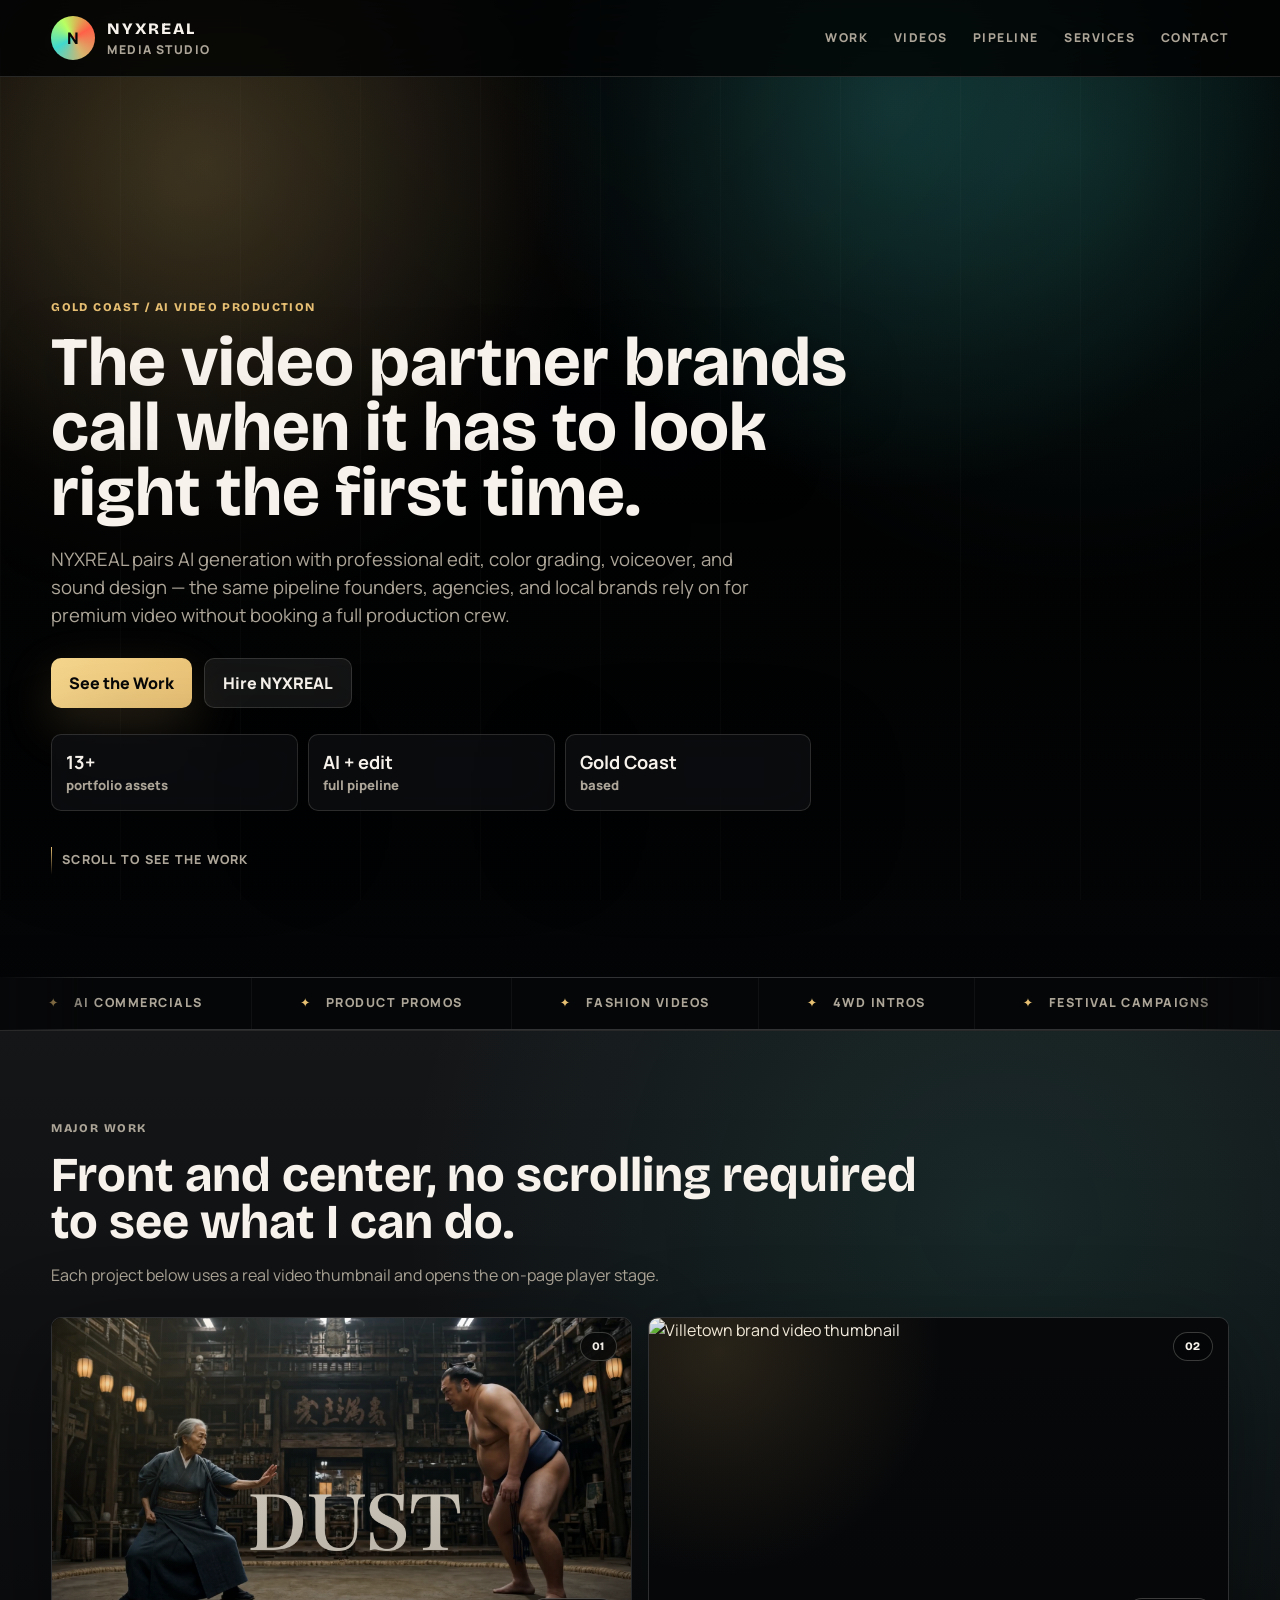
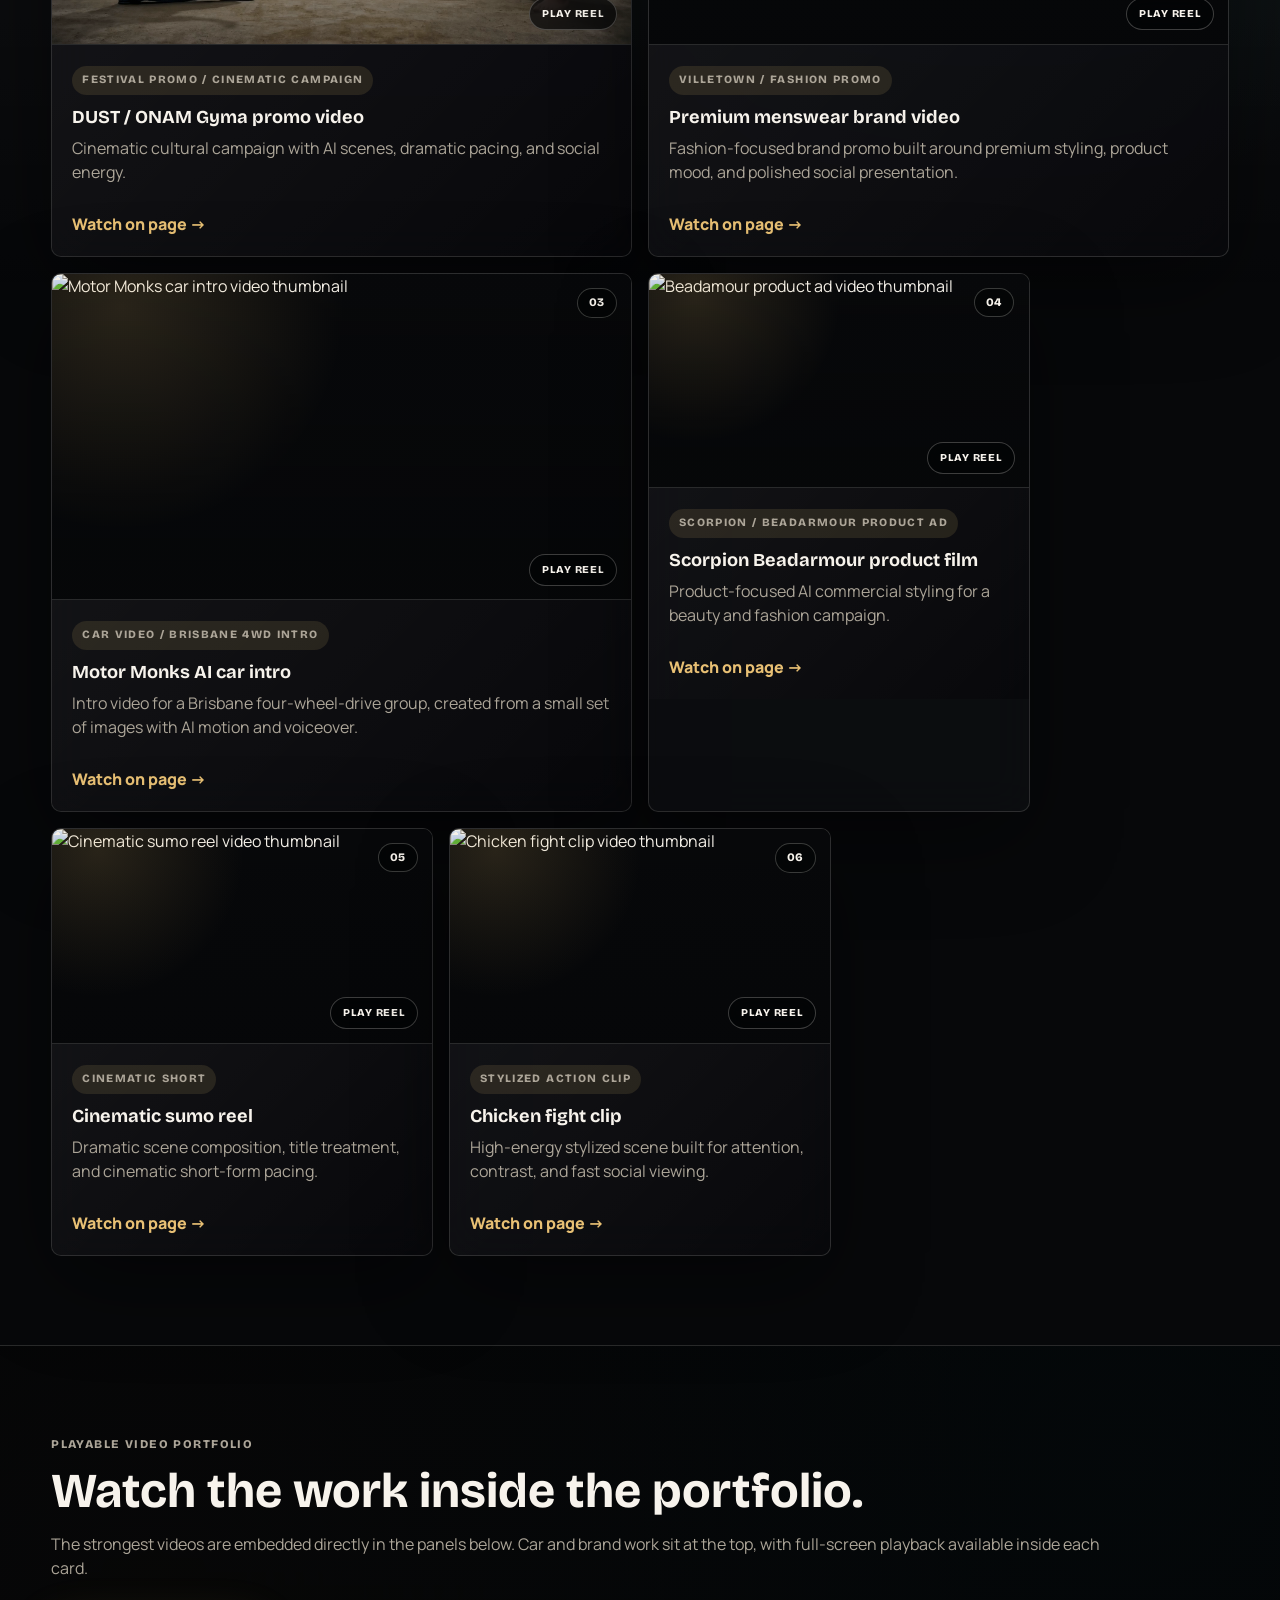
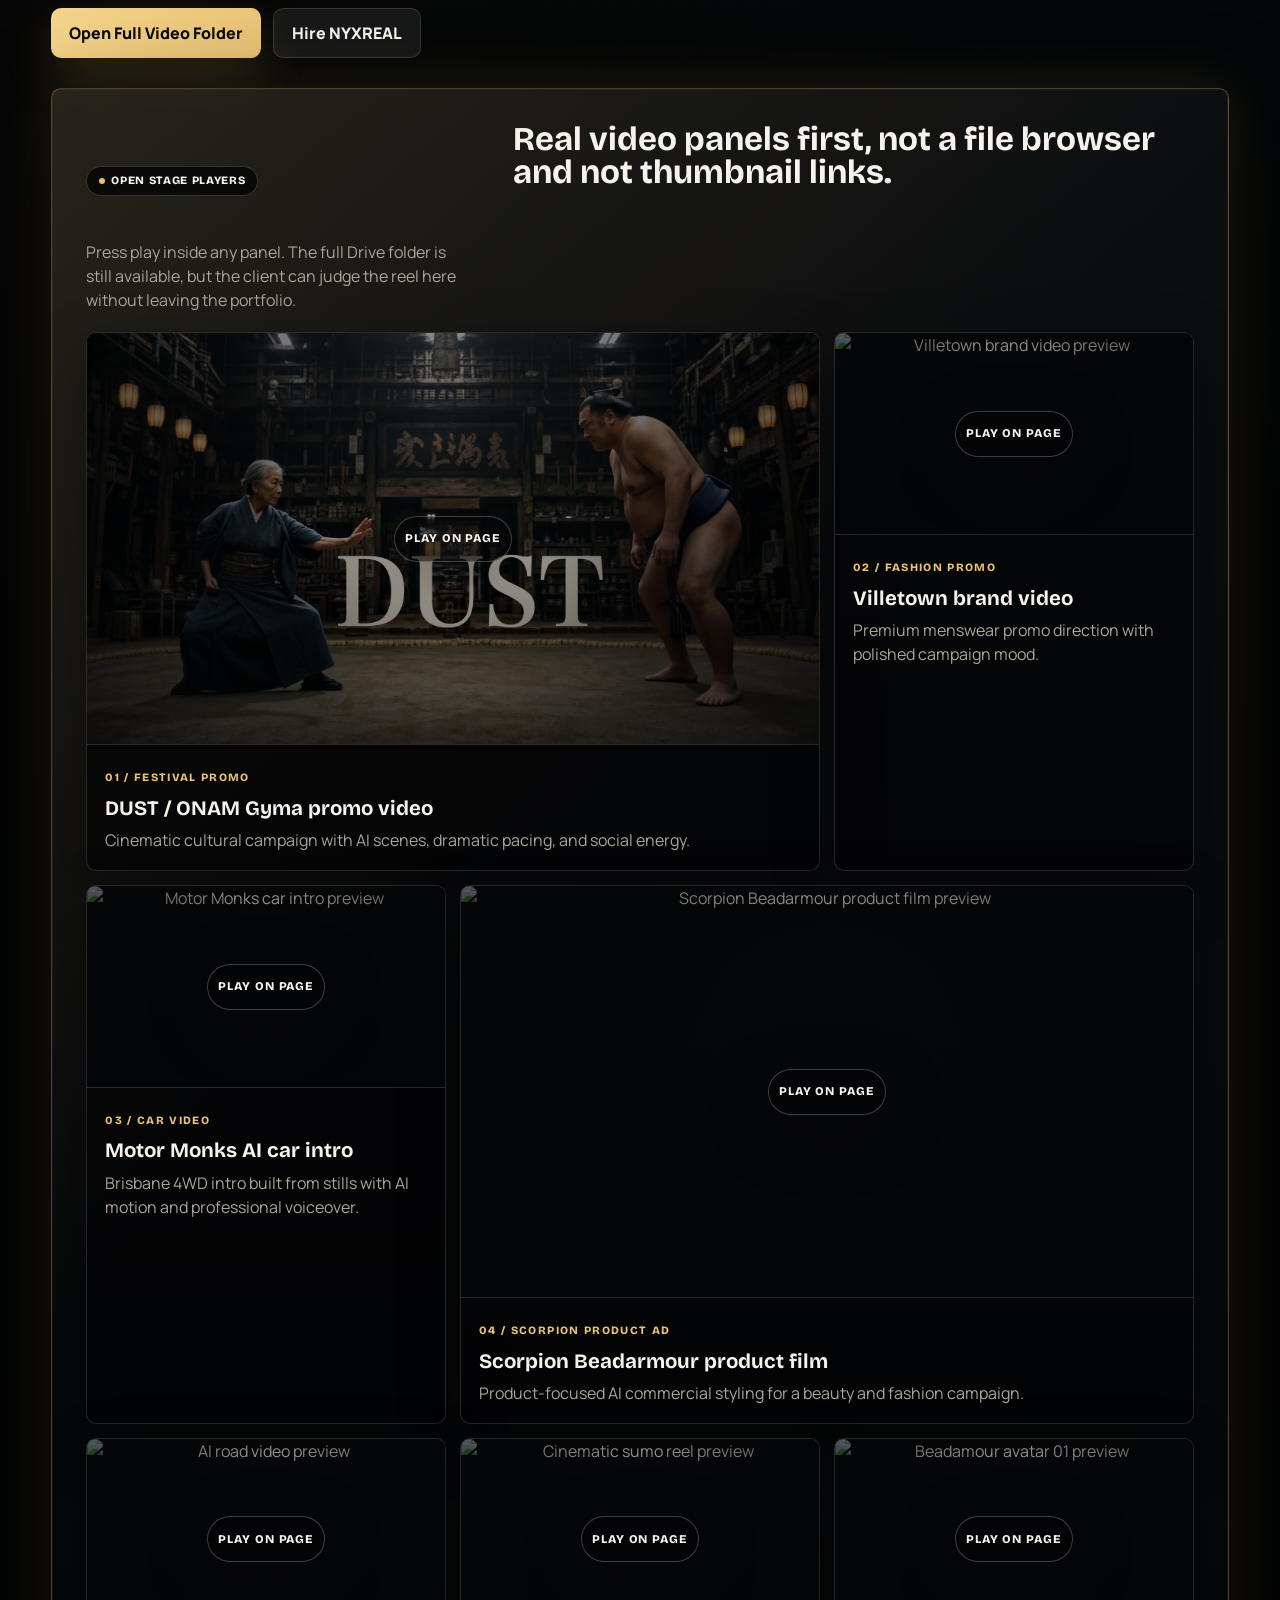
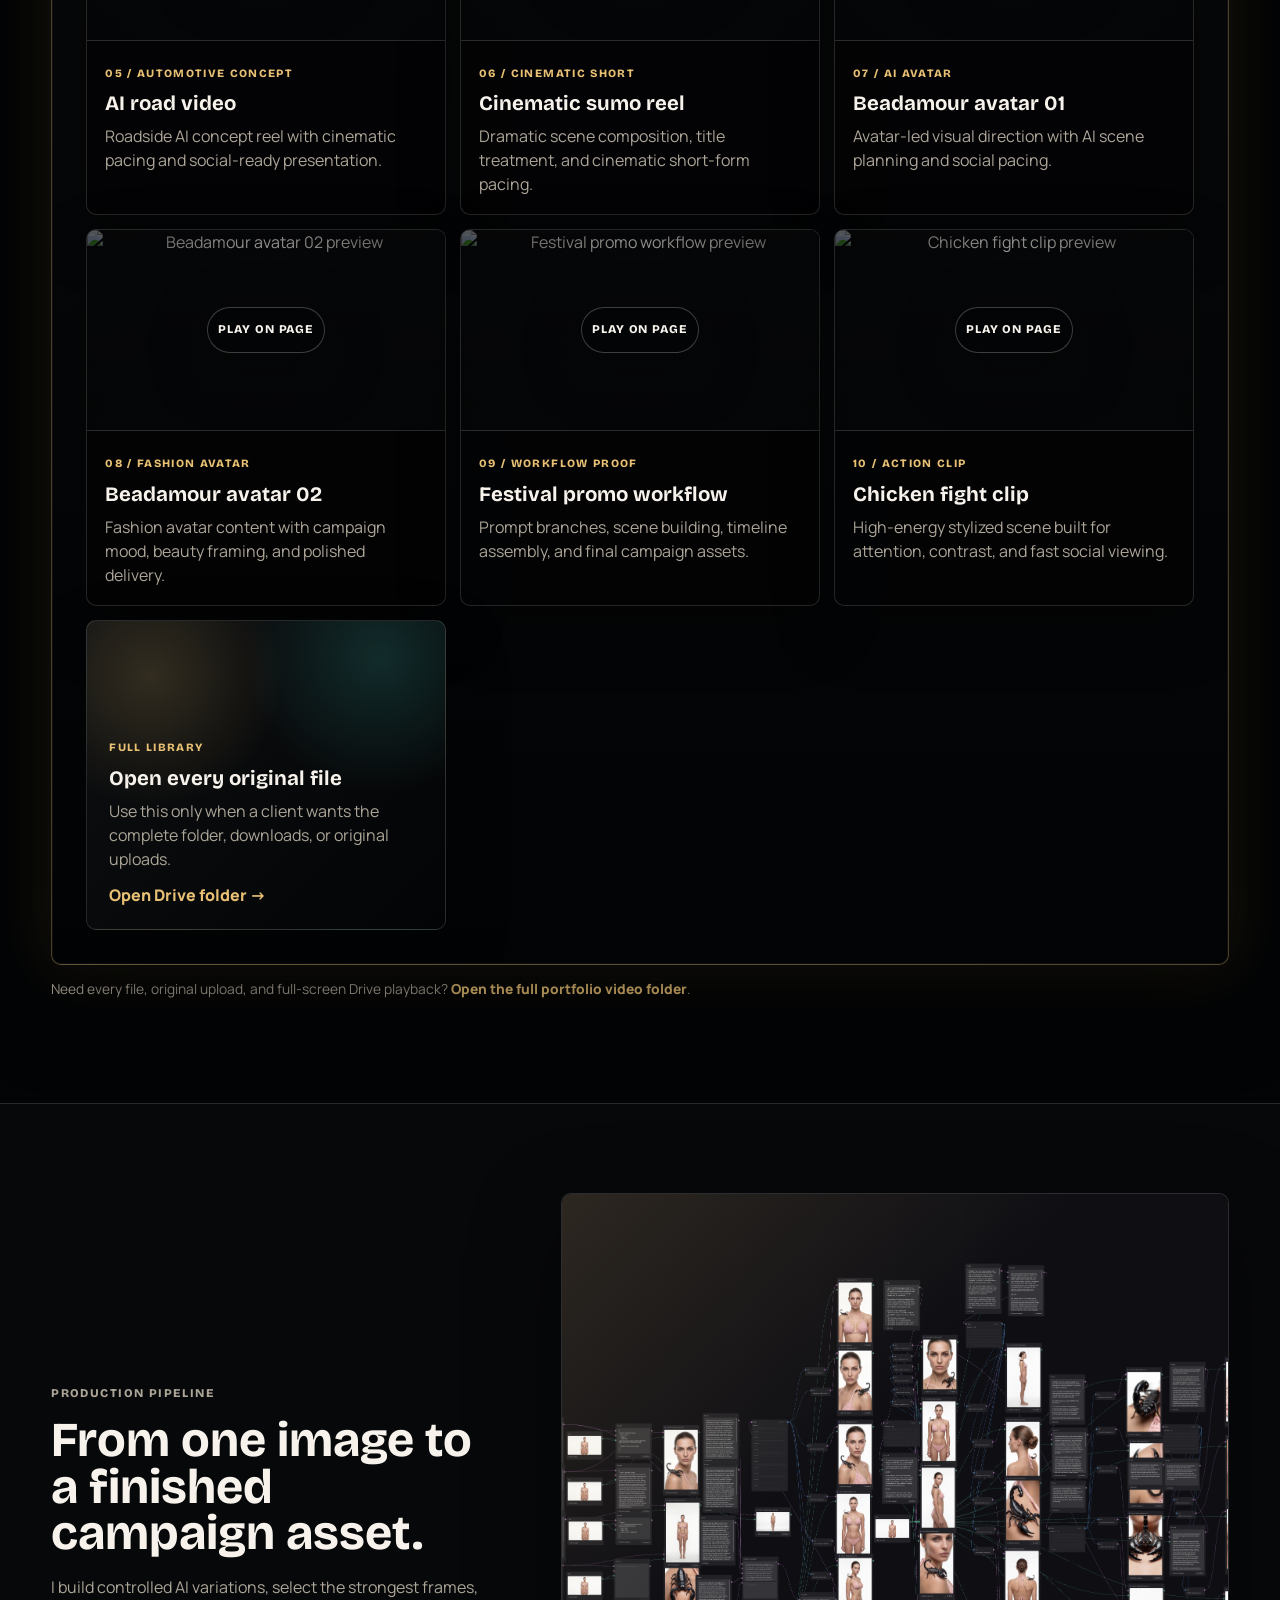
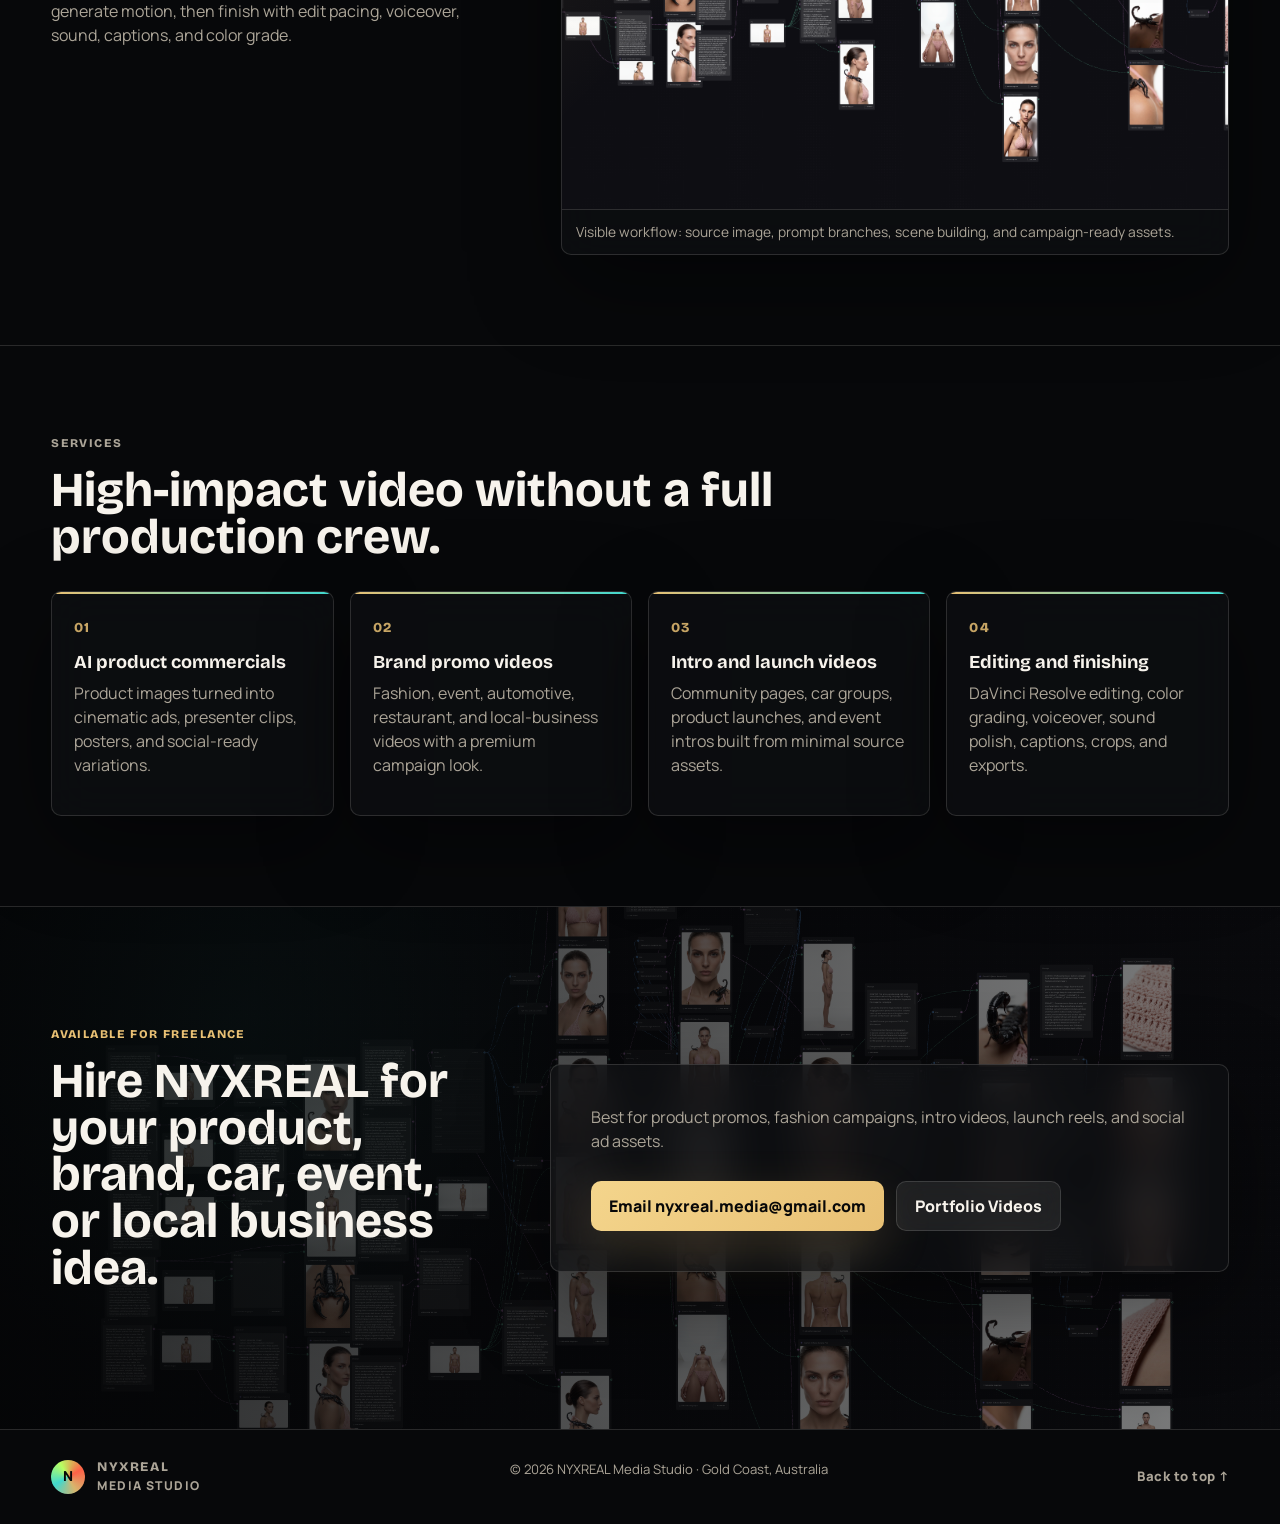
==== commit 098ee570: "Reorder portfolio feature videos" ====
--- a/nyxreal-github-vercel-portfolio/index.html
+++ b/nyxreal-github-vercel-portfolio/index.html
@@ -101,31 +101,18 @@
           <article class="project-card feature">
             <span class="card-index">01</span>
             <div class="card-media">
-              <img src="https://drive.google.com/thumbnail?id=17ZudBjRrMmQSAugVKb00de-SfJ-prIdp&sz=w1200" alt="Motor Monks intro video thumbnail" />
-            </div>
-            <div class="project-body">
-              <p class="tag">Motor Monks / Brisbane 4WD intro</p>
-              <h3>AI intro video from still images</h3>
-              <p>Intro video for a Brisbane four-wheel-drive group, created from a small set of images with AI motion and voiceover.</p>
+              <img src="assets/still-sumo.jpg" alt="Dust cinematic promo thumbnail" />
+            </div>
+            <div class="project-body">
+              <p class="tag">Festival promo / cinematic campaign</p>
+              <h3>DUST / ONAM Gyma promo video</h3>
+              <p>Cinematic cultural campaign with AI scenes, dramatic pacing, and social energy.</p>
               <a href="#videos">Watch on page →</a>
             </div>
           </article>
 
           <article class="project-card feature">
             <span class="card-index">02</span>
-            <div class="card-media">
-              <img src="assets/still-sumo.jpg" alt="ONAM Gyma promo cinematic thumbnail" />
-            </div>
-            <div class="project-body">
-              <p class="tag">Festival promo / social campaign</p>
-              <h3>ONAM Gyma promo video</h3>
-              <p>Festival promo built for cultural energy, cinematic atmosphere, strong pacing, and campaign-ready presentation.</p>
-              <a href="#videos">Watch on page →</a>
-            </div>
-          </article>
-
-          <article class="project-card feature">
-            <span class="card-index">03</span>
             <div class="card-media">
               <img src="https://drive.google.com/thumbnail?id=1OJUF7BR7fnv9WnHaU5pJ7X6SYczCpMES&sz=w1200" alt="Villetown brand video thumbnail" />
             </div>
@@ -137,14 +124,27 @@
             </div>
           </article>
 
+          <article class="project-card feature">
+            <span class="card-index">03</span>
+            <div class="card-media">
+              <img src="https://drive.google.com/thumbnail?id=17ZudBjRrMmQSAugVKb00de-SfJ-prIdp&sz=w1200" alt="Motor Monks car intro video thumbnail" />
+            </div>
+            <div class="project-body">
+              <p class="tag">Car video / Brisbane 4WD intro</p>
+              <h3>Motor Monks AI car intro</h3>
+              <p>Intro video for a Brisbane four-wheel-drive group, created from a small set of images with AI motion and voiceover.</p>
+              <a href="#videos">Watch on page →</a>
+            </div>
+          </article>
+
           <article class="project-card">
             <span class="card-index">04</span>
             <div class="card-media">
               <img src="https://drive.google.com/thumbnail?id=1ZTo_PbvkWmccDhddeLx8Krg1_8JQtUWK&sz=w900" alt="Beadamour product ad video thumbnail" />
             </div>
             <div class="project-body">
-              <p class="tag">Product ad / beauty campaign</p>
-              <h3>Beadamour product ad</h3>
+              <p class="tag">Scorpion / Beadarmour product ad</p>
+              <h3>Scorpion Beadarmour product film</h3>
               <p>Product-focused AI commercial styling for a beauty and fashion campaign.</p>
               <a href="#videos">Watch on page →</a>
             </div>
@@ -218,76 +218,76 @@
           <div class="video-showcase-grid">
             <article class="video-tile video-player-tile video-tile-large">
               <div class="video-frame">
-                <button class="video-poster-button" type="button" aria-label="Play Motor Monks intro">
-                  <img src="https://drive.google.com/thumbnail?id=17ZudBjRrMmQSAugVKb00de-SfJ-prIdp&sz=w1200" alt="Motor Monks intro preview" />
-                  <span>Play on page</span>
-                </button>
-                <iframe src="https://drive.google.com/file/d/17ZudBjRrMmQSAugVKb00de-SfJ-prIdp/preview" title="Motor Monks intro" allow="autoplay; fullscreen" allowfullscreen loading="lazy"></iframe>
-              </div>
-              <div class="video-tile-copy">
-                <span>01 / 4WD Intro</span>
-                <h3>Motor Monks intro</h3>
+                <button class="video-poster-button" type="button" aria-label="Play DUST ONAM Gyma promo video">
+                  <img src="assets/still-sumo.jpg" alt="DUST ONAM Gyma promo preview" />
+                  <span>Play on page</span>
+                </button>
+                <iframe src="https://drive.google.com/file/d/16QTobD_cT1fNqeA3X7X1pSF8464mgDGk/preview" title="DUST ONAM Gyma promo video" allow="autoplay; fullscreen" allowfullscreen loading="lazy"></iframe>
+              </div>
+              <div class="video-tile-copy">
+                <span>01 / Festival Promo</span>
+                <h3>DUST / ONAM Gyma promo video</h3>
+                <p>Cinematic cultural campaign with AI scenes, dramatic pacing, and social energy.</p>
+              </div>
+            </article>
+
+            <article class="video-tile video-player-tile">
+              <div class="video-frame">
+                <button class="video-poster-button" type="button" aria-label="Play Villetown brand video">
+                  <img src="https://drive.google.com/thumbnail?id=1OJUF7BR7fnv9WnHaU5pJ7X6SYczCpMES&sz=w900" alt="Villetown brand video preview" />
+                  <span>Play on page</span>
+                </button>
+                <iframe src="https://drive.google.com/file/d/1OJUF7BR7fnv9WnHaU5pJ7X6SYczCpMES/preview" title="Villetown brand video" allow="autoplay; fullscreen" allowfullscreen loading="lazy"></iframe>
+              </div>
+              <div class="video-tile-copy">
+                <span>02 / Fashion Promo</span>
+                <h3>Villetown brand video</h3>
+                <p>Premium menswear promo direction with polished campaign mood.</p>
+              </div>
+            </article>
+
+            <article class="video-tile video-player-tile">
+              <div class="video-frame">
+                <button class="video-poster-button" type="button" aria-label="Play Motor Monks car intro">
+                  <img src="https://drive.google.com/thumbnail?id=17ZudBjRrMmQSAugVKb00de-SfJ-prIdp&sz=w900" alt="Motor Monks car intro preview" />
+                  <span>Play on page</span>
+                </button>
+                <iframe src="https://drive.google.com/file/d/17ZudBjRrMmQSAugVKb00de-SfJ-prIdp/preview" title="Motor Monks car intro" allow="autoplay; fullscreen" allowfullscreen loading="lazy"></iframe>
+              </div>
+              <div class="video-tile-copy">
+                <span>03 / Car Video</span>
+                <h3>Motor Monks AI car intro</h3>
                 <p>Brisbane 4WD intro built from stills with AI motion and professional voiceover.</p>
               </div>
             </article>
 
+            <article class="video-tile video-player-tile video-tile-large">
+              <div class="video-frame">
+                <button class="video-poster-button" type="button" aria-label="Play Scorpion Beadarmour product film">
+                  <img src="https://drive.google.com/thumbnail?id=1ZTo_PbvkWmccDhddeLx8Krg1_8JQtUWK&sz=w1200" alt="Scorpion Beadarmour product film preview" />
+                  <span>Play on page</span>
+                </button>
+                <iframe src="https://drive.google.com/file/d/1ZTo_PbvkWmccDhddeLx8Krg1_8JQtUWK/preview" title="Scorpion Beadarmour product film" allow="autoplay; fullscreen" allowfullscreen loading="lazy"></iframe>
+              </div>
+              <div class="video-tile-copy">
+                <span>04 / Scorpion Product Ad</span>
+                <h3>Scorpion Beadarmour product film</h3>
+                <p>Product-focused AI commercial styling for a beauty and fashion campaign.</p>
+              </div>
+            </article>
+
             <article class="video-tile video-player-tile">
               <div class="video-frame">
-                <button class="video-poster-button" type="button" aria-label="Play AI car video">
-                  <img src="https://drive.google.com/thumbnail?id=1sJ1bKme2TxR39V3Y7qucraU0JMmk2rg6&sz=w900" alt="AI car video preview" />
-                  <span>Play on page</span>
-                </button>
-                <iframe src="https://drive.google.com/file/d/1sJ1bKme2TxR39V3Y7qucraU0JMmk2rg6/preview" title="AI car video" allow="autoplay; fullscreen" allowfullscreen loading="lazy"></iframe>
-              </div>
-              <div class="video-tile-copy">
-                <span>02 / Automotive Concept</span>
+                <button class="video-poster-button" type="button" aria-label="Play AI road video">
+                  <img src="https://drive.google.com/thumbnail?id=1sJ1bKme2TxR39V3Y7qucraU0JMmk2rg6&sz=w900" alt="AI road video preview" />
+                  <span>Play on page</span>
+                </button>
+                <iframe src="https://drive.google.com/file/d/1sJ1bKme2TxR39V3Y7qucraU0JMmk2rg6/preview" title="AI road video" allow="autoplay; fullscreen" allowfullscreen loading="lazy"></iframe>
+              </div>
+              <div class="video-tile-copy">
+                <span>05 / Automotive Concept</span>
                 <h3>AI road video</h3>
                 <p>Roadside AI concept reel with cinematic pacing and social-ready presentation.</p>
-              </div>
-            </article>
-
-            <article class="video-tile video-player-tile">
-              <div class="video-frame">
-                <button class="video-poster-button" type="button" aria-label="Play ONAM Gyma promo video">
-                  <img src="https://drive.google.com/thumbnail?id=16QTobD_cT1fNqeA3X7X1pSF8464mgDGk&sz=w900" alt="ONAM Gyma promo video preview" />
-                  <span>Play on page</span>
-                </button>
-                <iframe src="https://drive.google.com/file/d/16QTobD_cT1fNqeA3X7X1pSF8464mgDGk/preview" title="ONAM Gyma promo video" allow="autoplay; fullscreen" allowfullscreen loading="lazy"></iframe>
-              </div>
-              <div class="video-tile-copy">
-                <span>03 / Festival Promo</span>
-                <h3>ONAM Gyma promo video</h3>
-                <p>Cinematic cultural campaign with AI scenes, dramatic pacing, and social energy.</p>
-              </div>
-            </article>
-
-            <article class="video-tile video-player-tile video-tile-large">
-              <div class="video-frame">
-                <button class="video-poster-button" type="button" aria-label="Play Villetown brand video">
-                  <img src="https://drive.google.com/thumbnail?id=1OJUF7BR7fnv9WnHaU5pJ7X6SYczCpMES&sz=w1200" alt="Villetown brand video preview" />
-                  <span>Play on page</span>
-                </button>
-                <iframe src="https://drive.google.com/file/d/1OJUF7BR7fnv9WnHaU5pJ7X6SYczCpMES/preview" title="Villetown brand video" allow="autoplay; fullscreen" allowfullscreen loading="lazy"></iframe>
-              </div>
-              <div class="video-tile-copy">
-                <span>04 / Fashion Promo</span>
-                <h3>Villetown brand video</h3>
-                <p>Premium menswear promo direction with polished campaign mood.</p>
-              </div>
-            </article>
-
-            <article class="video-tile video-player-tile">
-              <div class="video-frame">
-                <button class="video-poster-button" type="button" aria-label="Play Beadamour product ad">
-                  <img src="https://drive.google.com/thumbnail?id=1ZTo_PbvkWmccDhddeLx8Krg1_8JQtUWK&sz=w900" alt="Beadamour product ad preview" />
-                  <span>Play on page</span>
-                </button>
-                <iframe src="https://drive.google.com/file/d/1ZTo_PbvkWmccDhddeLx8Krg1_8JQtUWK/preview" title="Beadamour product ad" allow="autoplay; fullscreen" allowfullscreen loading="lazy"></iframe>
-              </div>
-              <div class="video-tile-copy">
-                <span>05 / Product Ad</span>
-                <h3>Beadamour product ad</h3>
-                <p>Product-focused AI commercial styling for a beauty and fashion campaign.</p>
               </div>
             </article>
 
